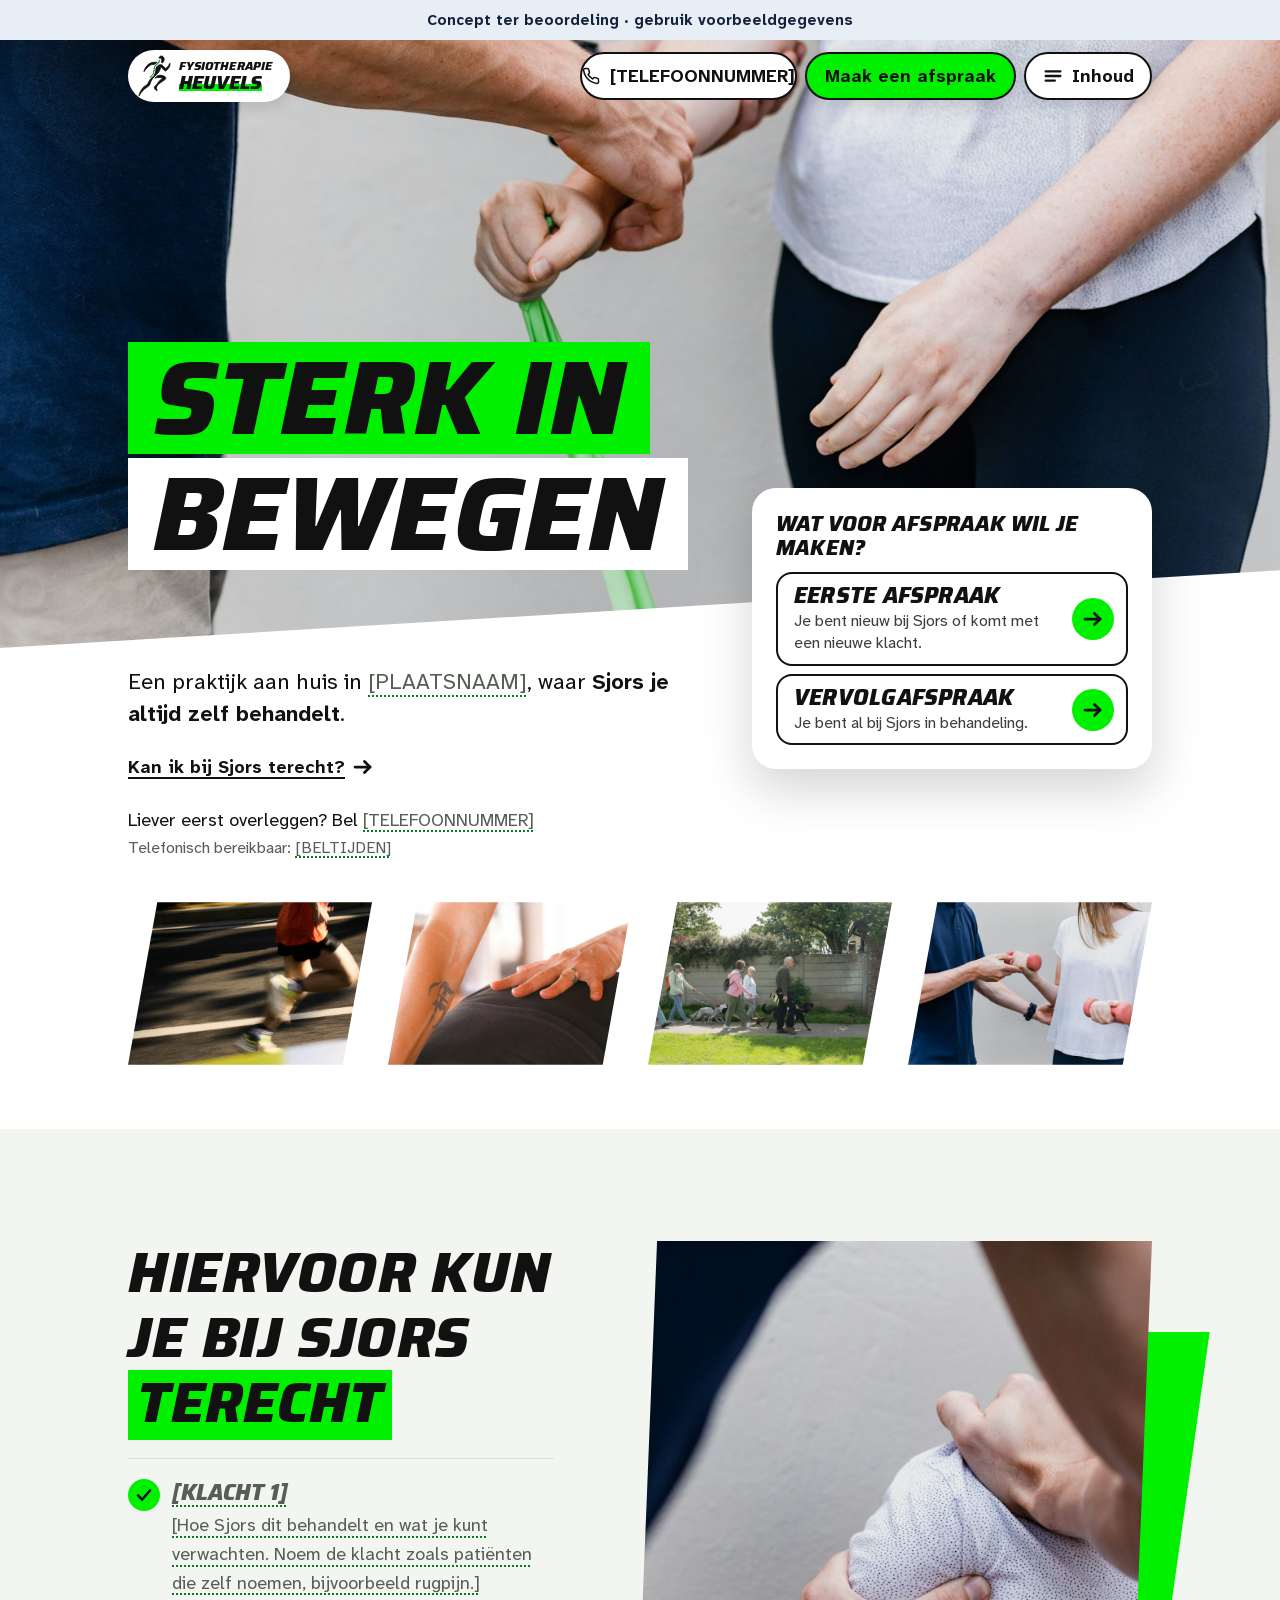
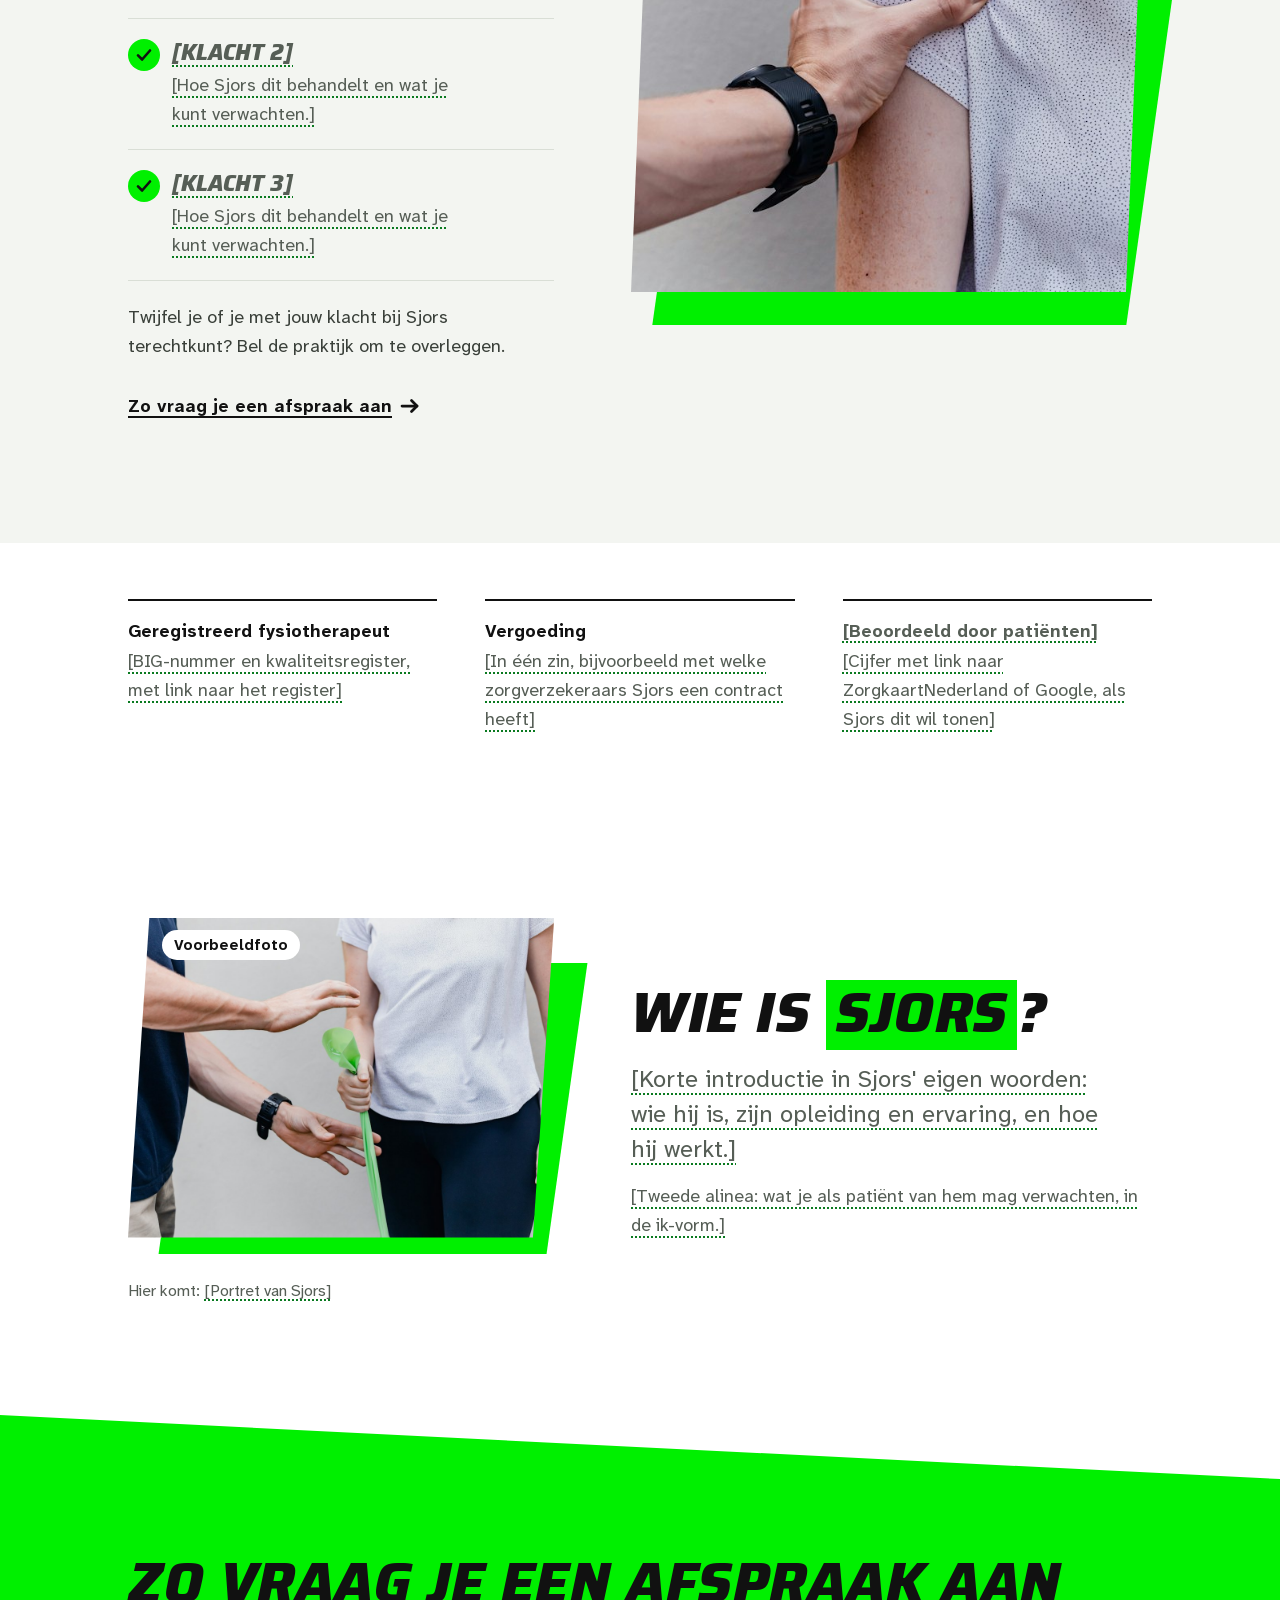
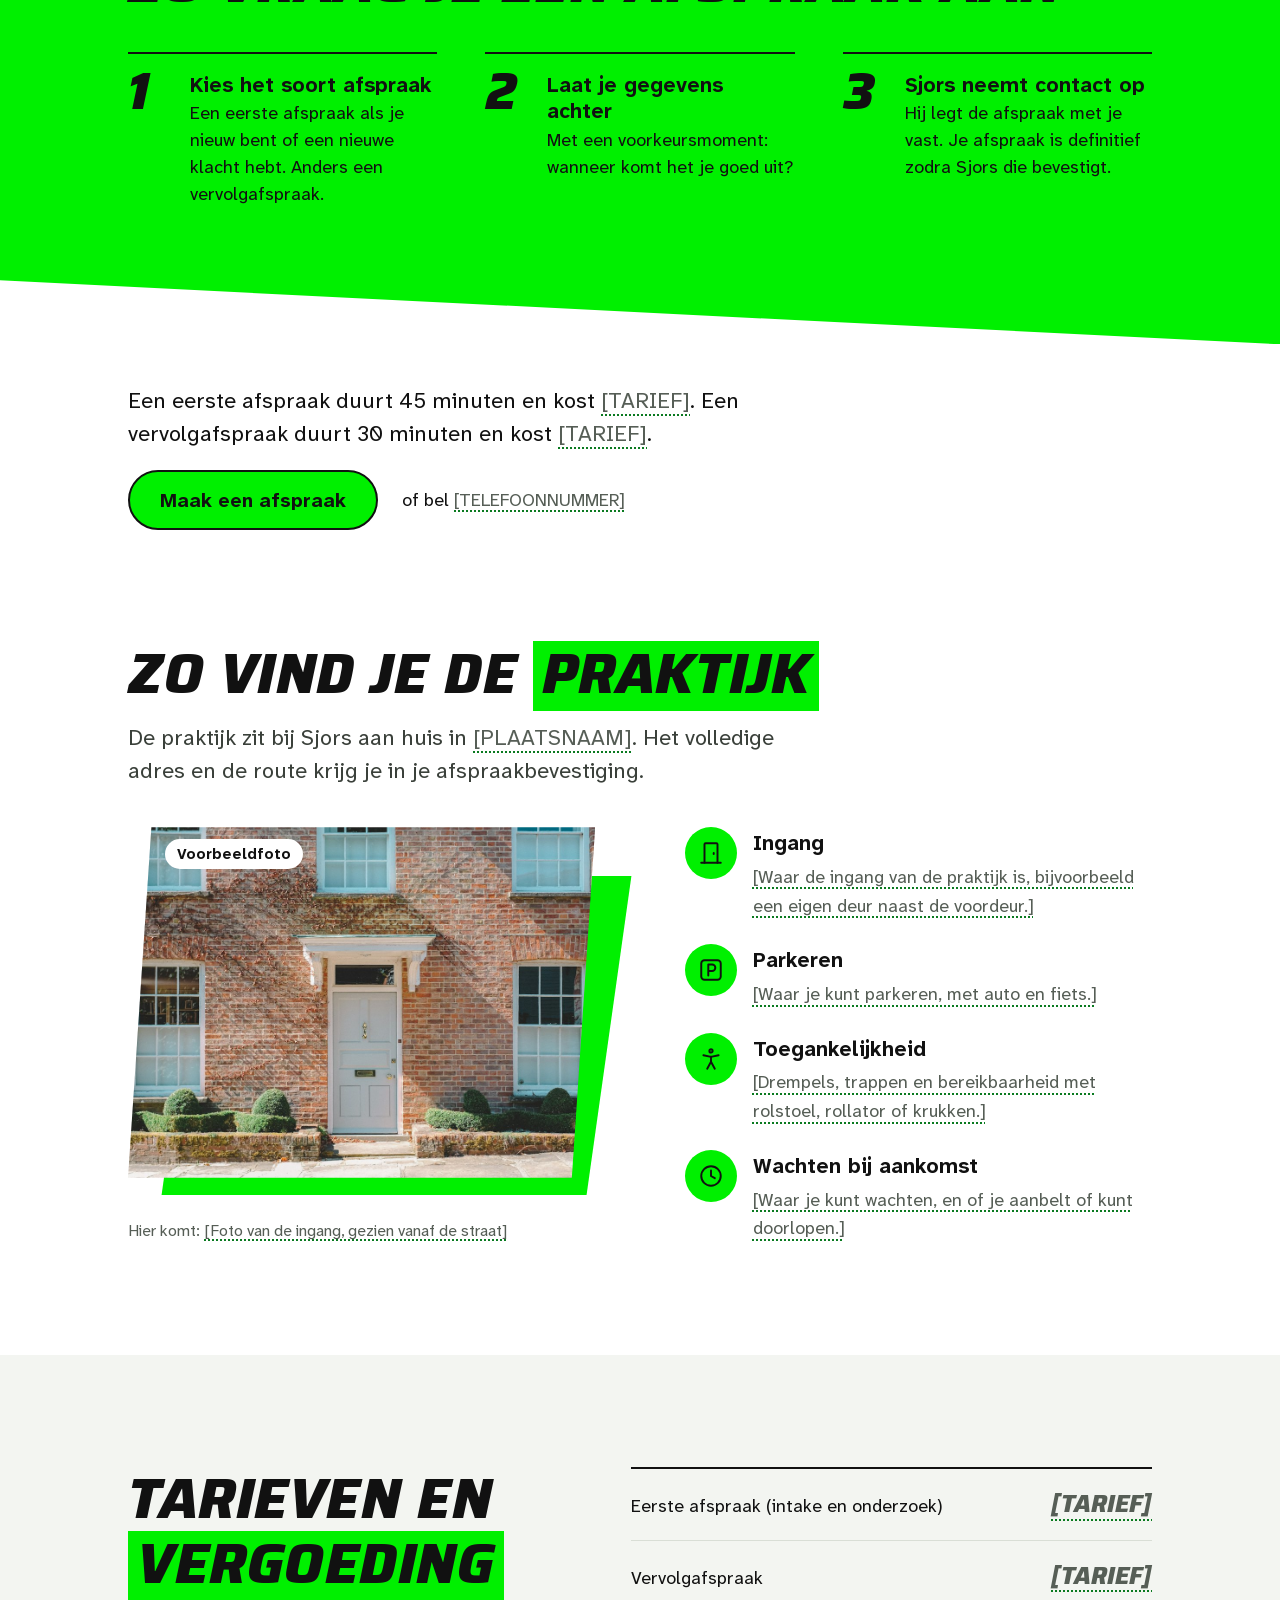
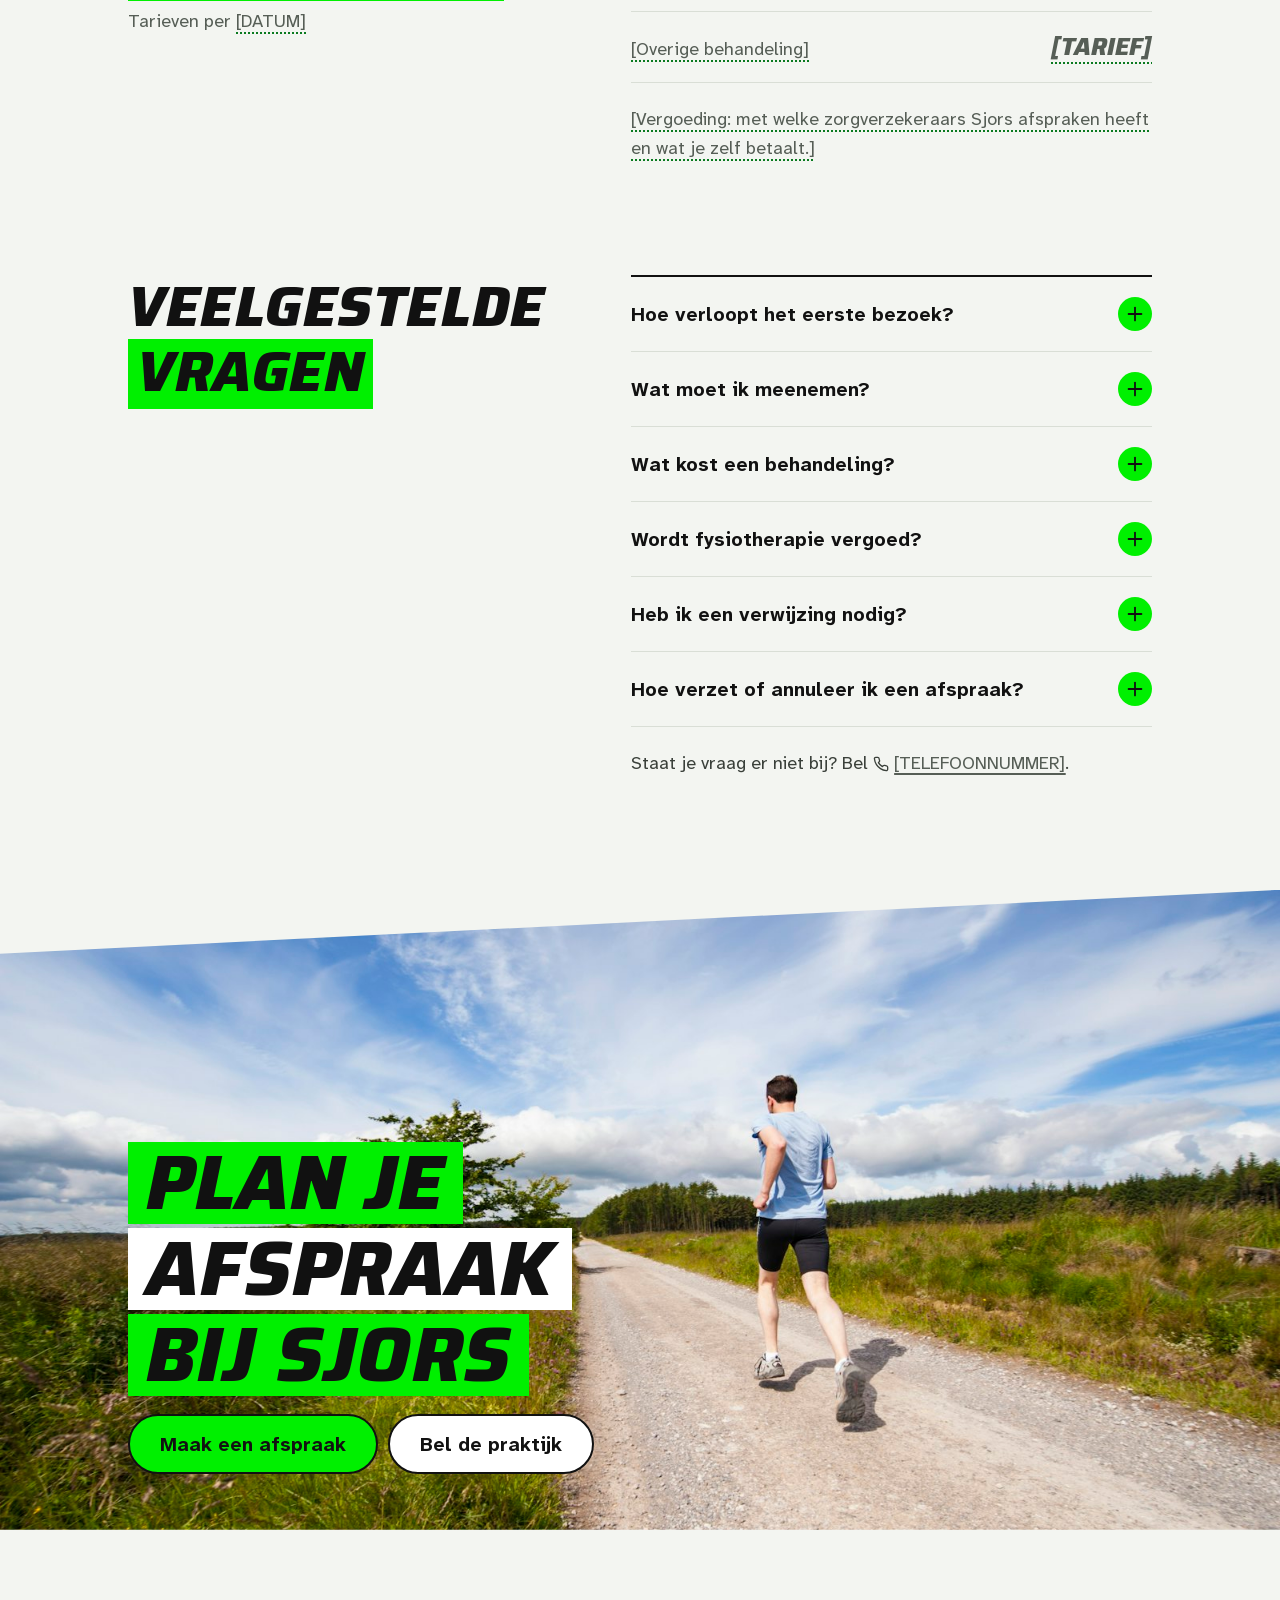
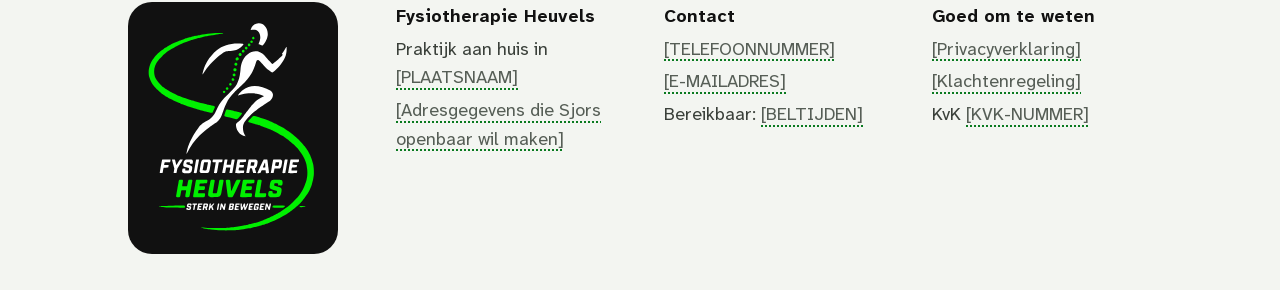
==== index.html @ bd5e39a3 "Publiceer klikbaar concept voor Fysiotherapie Heuvels" ====
<!doctype html>
<html lang="nl" class="saira_72ab08e9-module__WFB2hW__variable atkinson_hyperlegible_next_1604a164-module__YLbFdG__variable">
<head>
  <meta charset="utf-8">
  <meta name="viewport" content="width=device-width, initial-scale=1">
  <meta name="robots" content="noindex, nofollow">
  <meta http-equiv="Content-Security-Policy" content="default-src 'self'; style-src 'self' 'unsafe-inline'; form-action 'none'; base-uri 'none'">
  <title>Fysiotherapie Heuvels · Concept</title>
  <link rel="icon" href="./logo/beeldmerk-klein.svg" type="image/svg+xml">
  <link rel="stylesheet" href="./site.css">
  <script src="./demo.js" defer></script>
</head>
<body><div id="top"><header class="kop"><p class="demo-melding">Concept ter beoordeling · gebruik voorbeeldgegevens</p><div class="binnen"><a href="#top" class="logo" aria-label="Fysiotherapie Heuvels, naar boven"><img src="./logo/beeldmerk-klein.svg" alt="" width="33" height="42"><span class="merk">Fysiotherapie<b>Heuvels</b></span></a><div class="kop-acties"><span class="knop-lijn kop-bel"><svg fill="none" stroke="currentColor" stroke-linecap="round" stroke-linejoin="round" aria-hidden="true" width="18" height="18" viewBox="0 0 24 24" stroke-width="2"><path d="M22 16.92v3a2 2 0 0 1-2.18 2 19.8 19.8 0 0 1-8.63-3.07 19.5 19.5 0 0 1-6-6 19.8 19.8 0 0 1-3.07-8.67A2 2 0 0 1 4.11 2h3a2 2 0 0 1 2 1.72c.13.96.36 1.9.7 2.81a2 2 0 0 1-.45 2.11L8.09 9.91a16 16 0 0 0 6 6l1.27-1.27a2 2 0 0 1 2.11-.45c.91.34 1.85.57 2.81.7A2 2 0 0 1 22 16.92z"></path></svg><span class="tel-lang">[TELEFOONNUMMER]</span><span class="tel-kort">Bel</span></span><a class="knop breed" href="./afspraak.html">Maak een afspraak</a><details class="inhoud" aria-label="Op deze pagina"><summary><svg fill="none" stroke="currentColor" stroke-linecap="round" stroke-linejoin="round" aria-hidden="true" width="22" height="22" viewBox="0 0 24 24" stroke-width="2.5"><path d="M4 7 H20"></path><path d="M4 12 H20"></path><path d="M4 17 H14"></path></svg>Inhoud</summary><ul class="inhoud-lijst"><li><a href="#behandelingen"><span class="stip" aria-hidden="true"></span><span>Kan ik bij Sjors terecht?</span></a></li><li><a href="#over"><span class="stip" aria-hidden="true"></span><span>Wie is Sjors?</span></a></li><li><a href="#afspraak"><span class="stip" aria-hidden="true"></span><span>Zo vraag je een afspraak aan</span></a></li><li><a href="#praktijk"><span class="stip" aria-hidden="true"></span><span>Waar is de praktijk?</span></a></li><li><a href="#tarieven"><span class="stip" aria-hidden="true"></span><span>Wat kost het?</span></a></li><li><a href="#vragen"><span class="stip" aria-hidden="true"></span><span>Veelgestelde vragen</span></a></li></ul></details></div></div></header><main><section class="hero" aria-labelledby="kop-hero"><div class="hero-beeld"><img src="./fotos/elastiek.jpg" alt="" width="1600" height="1067" fetchpriority="high"><div class="binnen"><h1 id="kop-hero" class="labels"><span class="sr-only">Fysiotherapie Heuvels: </span><span class="l">Sterk in</span><span class="l w">bewegen</span></h1></div></div><div class="hero-onder"><div class="binnen"><p class="hero-inleiding">Een praktijk aan huis in <span class="invul">[PLAATSNAAM]</span>, waar <strong>Sjors je altijd zelf behandelt</strong>.</p><div class="hero-kaart"><p class="kies-vraag merk" id="kies-soort">Wat voor afspraak wil je maken?</p><ul class="kies" aria-labelledby="kies-soort"><li><a href="./afspraak.html?soort=eerste"><span><strong>Eerste afspraak</strong><span>Je bent nieuw bij Sjors of komt met een nieuwe klacht.</span></span><span class="pijl" aria-hidden="true"><svg fill="none" stroke="currentColor" stroke-linecap="round" stroke-linejoin="round" aria-hidden="true" width="24" height="24" viewBox="0 0 24 24" stroke-width="2.75"><path d="M4 12 H19"></path><path d="M13.5 6.5 L19 12 L13.5 17.5"></path></svg></span></a></li><li><a href="./afspraak.html?soort=vervolg"><span><strong>Vervolgafspraak</strong><span>Je bent al bij Sjors in behandeling.</span></span><span class="pijl" aria-hidden="true"><svg fill="none" stroke="currentColor" stroke-linecap="round" stroke-linejoin="round" aria-hidden="true" width="24" height="24" viewBox="0 0 24 24" stroke-width="2.75"><path d="M4 12 H19"></path><path d="M13.5 6.5 L19 12 L13.5 17.5"></path></svg></span></a></li></ul></div><a class="volgende hero-link" href="#behandelingen"><span class="tekst">Kan ik bij Sjors </span><span class="nowrap"><span class="tekst">terecht?</span>&nbsp;<svg fill="none" stroke="currentColor" stroke-linecap="round" stroke-linejoin="round" aria-hidden="true" width="24" height="24" viewBox="0 0 24 24" stroke-width="2.75"><path d="M4 12 H19"></path><path d="M13.5 6.5 L19 12 L13.5 17.5"></path></svg></span></a><div class="strook" aria-hidden="true"><img src="./fotos/sprint.jpg" alt="" width="1400" height="933" loading="lazy"><img src="./fotos/rug.jpg" alt="" width="1200" height="800" loading="lazy"><img src="./fotos/wandelen.jpg" alt="" width="1200" height="800" loading="lazy"><img src="./fotos/halters.jpg" alt="" width="1200" height="800" loading="lazy"></div><div class="hero-bel-blok"><p class="hero-bel">Liever eerst overleggen? <span class="">Bel <span class="invul">[TELEFOONNUMMER]</span></span></p><p class="hero-tijden">Telefonisch bereikbaar: <span class="invul">[BELTIJDEN]</span></p></div></div></div></section><section id="behandelingen" class="behandelingen sectie mist" aria-labelledby="kop-behandelingen"><div class="binnen twee-kolom"><div class="tekstkolom"><h2 id="kop-behandelingen" class="kop-sectie">Hiervoor kun je bij Sjors <em>terecht</em></h2><ul class="klachten"><li><span class="vink" aria-hidden="true"><svg fill="none" stroke="currentColor" stroke-linecap="round" stroke-linejoin="round" aria-hidden="true" width="18" height="18" viewBox="0 0 24 24" stroke-width="3.5"><path d="M4 12.5 L9.5 18 L20 6"></path></svg></span><h3><span class="invul">[Klacht 1]</span></h3><p><span class="invul">[Hoe Sjors dit behandelt en wat je kunt verwachten. Noem de klacht zoals patiënten die zelf noemen, bijvoorbeeld rugpijn.]</span></p></li><li><span class="vink" aria-hidden="true"><svg fill="none" stroke="currentColor" stroke-linecap="round" stroke-linejoin="round" aria-hidden="true" width="18" height="18" viewBox="0 0 24 24" stroke-width="3.5"><path d="M4 12.5 L9.5 18 L20 6"></path></svg></span><h3><span class="invul">[Klacht 2]</span></h3><p><span class="invul">[Hoe Sjors dit behandelt en wat je kunt verwachten.]</span></p></li><li><span class="vink" aria-hidden="true"><svg fill="none" stroke="currentColor" stroke-linecap="round" stroke-linejoin="round" aria-hidden="true" width="18" height="18" viewBox="0 0 24 24" stroke-width="3.5"><path d="M4 12.5 L9.5 18 L20 6"></path></svg></span><h3><span class="invul">[Klacht 3]</span></h3><p><span class="invul">[Hoe Sjors dit behandelt en wat je kunt verwachten.]</span></p></li></ul><p class="zacht">Twijfel je of je met jouw klacht bij Sjors terechtkunt? <span class="">Bel de praktijk</span> om te overleggen.</p><a class="volgende" href="#afspraak"><span class="tekst">Zo vraag je een afspraak </span><span class="nowrap"><span class="tekst">aan</span>&nbsp;<svg fill="none" stroke="currentColor" stroke-linecap="round" stroke-linejoin="round" aria-hidden="true" width="24" height="24" viewBox="0 0 24 24" stroke-width="2.75"><path d="M4 12 H19"></path><path d="M13.5 6.5 L19 12 L13.5 17.5"></path></svg></span></a></div><figure class="fotokader"><div class="beeld"><img src="./fotos/schouder.jpg" alt="Een behandelaar onderzoekt de schouder van een patiënt" width="1200" height="800" loading="lazy"></div></figure></div></section><section class="feiten" aria-label="In het kort"><dl class="binnen"><div><dt>Geregistreerd fysiotherapeut</dt><dd><span class="invul">[BIG-nummer en kwaliteitsregister, met link naar het register]</span></dd></div><div><dt>Vergoeding</dt><dd><span class="invul">[In één zin, bijvoorbeeld met welke zorgverzekeraars Sjors een contract heeft]</span></dd></div><div><dt><span class="invul">[Beoordeeld door patiënten]</span></dt><dd><span class="invul">[Cijfer met link naar ZorgkaartNederland of Google, als Sjors dit wil tonen]</span></dd></div></dl></section><section id="over" class="over sectie" aria-labelledby="kop-over"><div class="binnen twee-kolom"><figure class="fotokader"><div class="beeld"><img src="./fotos/elastiek-hand.jpg" alt="Voorbeeldfoto: een behandelaar begeleidt een oefening met een groen elastiek" width="1200" height="800" loading="lazy"><span class="voorbeeld">Voorbeeldfoto</span></div><figcaption>Hier komt: <span class="invul">[Portret van Sjors]</span></figcaption></figure><div class="over-tekst"><h2 id="kop-over" class="kop-sectie">Wie is <em>Sjors</em>?</h2><p class="over-intro"><span class="invul">[Korte introductie in Sjors' eigen woorden: wie hij is, zijn opleiding en ervaring, en hoe hij werkt.]</span></p><p class="zacht"><span class="invul">[Tweede alinea: wat je als patiënt van hem mag verwachten, in de ik-vorm.]</span></p></div></div></section><section id="afspraak" class="afspraak-sectie" aria-labelledby="kop-afspraak"><div class="afspraak-stappen groen"><div class="binnen"><h2 id="kop-afspraak" class="kop-sectie">Zo vraag je een afspraak aan</h2><ol class="stappen"><li><span class="cijfer" aria-hidden="true">1</span><h3>Kies het soort afspraak</h3><p>Een eerste afspraak als je nieuw bent of een nieuwe klacht hebt. Anders een vervolgafspraak.</p></li><li><span class="cijfer" aria-hidden="true">2</span><h3>Laat je gegevens achter</h3><p>Met een voorkeursmoment: wanneer komt het je goed uit?</p></li><li><span class="cijfer" aria-hidden="true">3</span><h3>Sjors neemt contact op</h3><p>Hij legt de afspraak met je vast. Je afspraak is definitief zodra Sjors die bevestigt.</p></li></ol></div></div><div class="binnen band-onder"><p>Een eerste afspraak duurt <!-- -->45<!-- --> minuten en kost <span class="invul">[TARIEF]</span>. Een vervolgafspraak duurt <!-- -->30<!-- --> minuten en kost <span class="invul">[TARIEF]</span>.</p><div class="band-actie"><a class="knop knop-groot" href="./afspraak.html">Maak een afspraak</a><p>of bel <span class=""><span class="invul">[TELEFOONNUMMER]</span></span></p></div></div></section><section id="praktijk" class="praktijk sectie" aria-labelledby="kop-praktijk"><div class="binnen"><div class="praktijk-kop"><h2 id="kop-praktijk" class="kop-sectie">Zo vind je de <em>praktijk</em></h2><p class="zacht">De praktijk zit bij Sjors aan huis in <span class="invul">[PLAATSNAAM]</span>. Het volledige adres en de route krijg je in je afspraakbevestiging.</p></div><div class="praktijk-inhoud"><figure class="fotokader"><div class="beeld"><img src="./fotos/ingang.jpg" alt="Voorbeeldfoto: de voordeur van een bakstenen huis" width="1200" height="809" loading="lazy"><span class="voorbeeld">Voorbeeldfoto</span></div><figcaption>Hier komt: <span class="invul">[Foto van de ingang, gezien vanaf de straat]</span></figcaption></figure><dl class="punten"><div><span class="icoon" aria-hidden="true"><svg fill="none" stroke="currentColor" stroke-linecap="round" stroke-linejoin="round" aria-hidden="true" width="26" height="26" viewBox="0 0 24 24" stroke-width="1.8"><path d="M6 21V4a1 1 0 0 1 1-1h10a1 1 0 0 1 1 1v17"></path><line x1="3" y1="21" x2="21" y2="21"></line><line x1="14.5" y1="12" x2="14.5" y2="13"></line></svg></span><div><dt>Ingang</dt><dd><span class="invul">[Waar de ingang van de praktijk is, bijvoorbeeld een eigen deur naast de voordeur.]</span></dd></div></div><div><span class="icoon" aria-hidden="true"><svg fill="none" stroke="currentColor" stroke-linecap="round" stroke-linejoin="round" aria-hidden="true" width="26" height="26" viewBox="0 0 24 24" stroke-width="1.8"><rect x="3" y="3" width="18" height="18" rx="3"></rect><path d="M9.5 17V7h3.5a3 3 0 0 1 0 6H9.5"></path></svg></span><div><dt>Parkeren</dt><dd><span class="invul">[Waar je kunt parkeren, met auto en fiets.]</span></dd></div></div><div><span class="icoon" aria-hidden="true"><svg fill="none" stroke="currentColor" stroke-linecap="round" stroke-linejoin="round" aria-hidden="true" width="26" height="26" viewBox="0 0 24 24" stroke-width="1.8"><circle cx="12" cy="4.5" r="1.5"></circle><path d="M5 8.5l7 1.5 7-1.5"></path><path d="M12 10v4.5"></path><path d="M8.5 21l3.5-6.5 3.5 6.5"></path></svg></span><div><dt>Toegankelijkheid</dt><dd><span class="invul">[Drempels, trappen en bereikbaarheid met rolstoel, rollator of krukken.]</span></dd></div></div><div><span class="icoon" aria-hidden="true"><svg fill="none" stroke="currentColor" stroke-linecap="round" stroke-linejoin="round" aria-hidden="true" width="26" height="26" viewBox="0 0 24 24" stroke-width="1.8"><circle cx="12" cy="12" r="9"></circle><polyline points="12 7 12 12 15.5 14"></polyline></svg></span><div><dt>Wachten bij aankomst</dt><dd><span class="invul">[Waar je kunt wachten, en of je aanbelt of kunt doorlopen.]</span></dd></div></div></dl></div></div></section><div class="mist"><section id="tarieven" class="tarieven sectie" aria-labelledby="kop-tarieven"><div class="binnen twee-kolom"><div><h2 id="kop-tarieven" class="kop-sectie">Tarieven en <em>vergoeding</em></h2><p class="gedempt">Tarieven per <span class="invul">[DATUM]</span></p></div><div><dl class="tarieflijst"><div><dt>Eerste afspraak (intake en onderzoek)</dt><dd><span class="invul">[TARIEF]</span></dd></div><div><dt>Vervolgafspraak</dt><dd><span class="invul">[TARIEF]</span></dd></div><div><dt><span class="invul">[Overige behandeling]</span></dt><dd><span class="invul">[TARIEF]</span></dd></div></dl><p class="zacht"><span class="invul">[Vergoeding: met welke zorgverzekeraars Sjors afspraken heeft en wat je zelf betaalt.]</span></p></div></div></section><section id="vragen" class="vragen sectie" aria-labelledby="kop-vragen"><div class="binnen twee-kolom"><h2 id="kop-vragen" class="kop-sectie">Veel­gestelde <em>vragen</em></h2><div><div class="vragenlijst"><details><summary><span>Hoe verloopt het eerste bezoek?</span><svg fill="none" stroke="currentColor" stroke-linecap="round" stroke-linejoin="round" aria-hidden="true" width="22" height="22" viewBox="0 0 24 24" stroke-width="2"><line x1="5" y1="12" x2="19" y2="12"></line><line class="plus-v" x1="12" y1="5" x2="12" y2="19"></line></svg></summary><p><span class="invul">[Wat er gebeurt tijdens de eerste afspraak en hoe lang die duurt.]</span> De intakevragen vul je vooraf in via de beveiligde zorgomgeving van de praktijk. Daarvoor krijg je een aparte uitnodiging.</p></details><details><summary><span>Wat moet ik meenemen?</span><svg fill="none" stroke="currentColor" stroke-linecap="round" stroke-linejoin="round" aria-hidden="true" width="22" height="22" viewBox="0 0 24 24" stroke-width="2"><line x1="5" y1="12" x2="19" y2="12"></line><line class="plus-v" x1="12" y1="5" x2="12" y2="19"></line></svg></summary><p><span class="invul">[Wat je meeneemt, bijvoorbeeld een identiteitsbewijs, een eventuele verwijsbrief en kleding waarin je makkelijk beweegt.]</span></p></details><details><summary><span>Wat kost een behandeling?</span><svg fill="none" stroke="currentColor" stroke-linecap="round" stroke-linejoin="round" aria-hidden="true" width="22" height="22" viewBox="0 0 24 24" stroke-width="2"><line x1="5" y1="12" x2="19" y2="12"></line><line class="plus-v" x1="12" y1="5" x2="12" y2="19"></line></svg></summary><p>De actuele prijzen staan bij <a href="#tarieven">Tarieven en vergoeding</a>. <span class="invul">[Eventuele toelichting, bijvoorbeeld hoe je betaalt.]</span></p></details><details><summary><span>Wordt fysiotherapie vergoed?</span><svg fill="none" stroke="currentColor" stroke-linecap="round" stroke-linejoin="round" aria-hidden="true" width="22" height="22" viewBox="0 0 24 24" stroke-width="2"><line x1="5" y1="12" x2="19" y2="12"></line><line class="plus-v" x1="12" y1="5" x2="12" y2="19"></line></svg></summary><p><span class="invul">[Hoe vergoeding bij deze praktijk werkt en waar je je eigen polis kunt nakijken.]</span></p></details><details><summary><span>Heb ik een verwijzing nodig?</span><svg fill="none" stroke="currentColor" stroke-linecap="round" stroke-linejoin="round" aria-hidden="true" width="22" height="22" viewBox="0 0 24 24" stroke-width="2"><line x1="5" y1="12" x2="19" y2="12"></line><line class="plus-v" x1="12" y1="5" x2="12" y2="19"></line></svg></summary><p><span class="invul">[Of je zonder verwijzing van de huisarts terechtkunt, en wanneer een verwijzing wel nodig is.]</span></p></details><details><summary><span>Hoe verzet of annuleer ik een afspraak?</span><svg fill="none" stroke="currentColor" stroke-linecap="round" stroke-linejoin="round" aria-hidden="true" width="22" height="22" viewBox="0 0 24 24" stroke-width="2"><line x1="5" y1="12" x2="19" y2="12"></line><line class="plus-v" x1="12" y1="5" x2="12" y2="19"></line></svg></summary><p>Via de link in je bevestigingsmail kun je zelf verzetten of annuleren, tot <span class="invul">[TERMIJN]</span> voor de afspraak. Daarna bel je de praktijk. <!-- --><span class="invul">[Wat er gebeurt als je te laat annuleert.]</span></p></details></div><p class="zacht">Staat je vraag er niet bij? Bel<!-- --> <span class="met-icoon"><svg fill="none" stroke="currentColor" stroke-linecap="round" stroke-linejoin="round" aria-hidden="true" width="16" height="16" viewBox="0 0 24 24" stroke-width="2"><path d="M22 16.92v3a2 2 0 0 1-2.18 2 19.8 19.8 0 0 1-8.63-3.07 19.5 19.5 0 0 1-6-6 19.8 19.8 0 0 1-3.07-8.67A2 2 0 0 1 4.11 2h3a2 2 0 0 1 2 1.72c.13.96.36 1.9.7 2.81a2 2 0 0 1-.45 2.11L8.09 9.91a16 16 0 0 0 6 6l1.27-1.27a2 2 0 0 1 2.11-.45c.91.34 1.85.57 2.81.7A2 2 0 0 1 22 16.92z"></path></svg><span><span class="invul">[TELEFOONNUMMER]</span></span></span>.</p></div></div></section></div></main><footer class="footer"><div class="slot"><img src="./fotos/renner.jpg" alt="" width="1600" height="1065" loading="lazy"><div class="binnen"><p class="labels"><span class="l">Plan je</span><span class="l w">afspraak</span><span class="l">bij Sjors</span></p><div class="footer-knoppen"><a class="knop knop-groot" href="./afspraak.html">Maak een afspraak</a><span class="knop-lijn knop-groot">Bel de praktijk</span></div></div></div><div class="footer-gegevens mist"><div class="binnen"><div class="tegel"><img src="./logo/logo.svg" alt="Fysiotherapie Heuvels, sterk in bewegen" width="174" height="216" loading="lazy"></div><div class="kolom"><p>Fysiotherapie Heuvels</p><p>Praktijk aan huis in <span class="invul">[PLAATSNAAM]</span></p><p><span class="invul">[Adresgegevens die Sjors openbaar wil maken]</span></p></div><div class="kolom"><p>Contact</p><span class=""><span class="invul">[TELEFOONNUMMER]</span></span><span class=""><span class="invul">[E-MAILADRES]</span></span><p>Bereikbaar: <span class="invul">[BELTIJDEN]</span></p></div><div class="kolom"><p>Goed om te weten</p><span class=""><span class="invul">[Privacyverklaring]</span></span><span class=""><span class="invul">[Klachtenregeling]</span></span><p>KvK <span class="invul">[KVK-NUMMER]</span></p></div></div></div></footer><div class="onderbalk"><a class="knop" href="./afspraak.html">Maak een afspraak</a><span class="knop-lijn"><svg fill="none" stroke="currentColor" stroke-linecap="round" stroke-linejoin="round" aria-hidden="true" width="18" height="18" viewBox="0 0 24 24" stroke-width="2"><path d="M22 16.92v3a2 2 0 0 1-2.18 2 19.8 19.8 0 0 1-8.63-3.07 19.5 19.5 0 0 1-6-6 19.8 19.8 0 0 1-3.07-8.67A2 2 0 0 1 4.11 2h3a2 2 0 0 1 2 1.72c.13.96.36 1.9.7 2.81a2 2 0 0 1-.45 2.11L8.09 9.91a16 16 0 0 0 6 6l1.27-1.27a2 2 0 0 1 2.11-.45c.91.34 1.85.57 2.81.7A2 2 0 0 1 22 16.92z"></path></svg><span>Bel</span></span></div></div></body>
</html>
---- site.css ----
/* [next]/internal/font/google/saira_72ab08e9.module.css [app-client] (css) */
@font-face {
  font-family: Saira;
  font-style: italic;
  font-weight: 100 900;
  font-stretch: 50% 125%;
  font-display: swap;
  src: url("./fonts/8da85b007a7ad14e-s.3eg3io6q57e77.woff2") format("woff2");
  unicode-range: U+102-103, U+110-111, U+128-129, U+168-169, U+1A0-1A1, U+1AF-1B0, U+300-301, U+303-304, U+308-309, U+323, U+329, U+1EA0-1EF9, U+20AB;
}

@font-face {
  font-family: Saira;
  font-style: italic;
  font-weight: 100 900;
  font-stretch: 50% 125%;
  font-display: swap;
  src: url("./fonts/2b08eeea386983a7-s.1n5xgp9p42yy2.woff2") format("woff2");
  unicode-range: U+100-2BA, U+2BD-2C5, U+2C7-2CC, U+2CE-2D7, U+2DD-2FF, U+304, U+308, U+329, U+1D00-1DBF, U+1E00-1E9F, U+1EF2-1EFF, U+2020, U+20A0-20AB, U+20AD-20C4, U+2113, U+2C60-2C7F, U+A720-A7FF;
}

@font-face {
  font-family: Saira;
  font-style: italic;
  font-weight: 100 900;
  font-stretch: 50% 125%;
  font-display: swap;
  src: url("./fonts/f129287590aaa26a-s.p.03_gcj76nm080.woff2") format("woff2");
  unicode-range: U+??, U+131, U+152-153, U+2BB-2BC, U+2C6, U+2DA, U+2DC, U+304, U+308, U+329, U+2000-206F, U+20AC, U+2122, U+2191, U+2193, U+2212, U+2215, U+FEFF, U+FFFD;
}

@font-face {
  font-family: Saira;
  font-style: normal;
  font-weight: 100 900;
  font-stretch: 50% 125%;
  font-display: swap;
  src: url("./fonts/29eeaa724a20cf76-s.438ulibdsenwx.woff2") format("woff2");
  unicode-range: U+102-103, U+110-111, U+128-129, U+168-169, U+1A0-1A1, U+1AF-1B0, U+300-301, U+303-304, U+308-309, U+323, U+329, U+1EA0-1EF9, U+20AB;
}

@font-face {
  font-family: Saira;
  font-style: normal;
  font-weight: 100 900;
  font-stretch: 50% 125%;
  font-display: swap;
  src: url("./fonts/78935c3091cc5414-s.0ndju8qbt6o_0.woff2") format("woff2");
  unicode-range: U+100-2BA, U+2BD-2C5, U+2C7-2CC, U+2CE-2D7, U+2DD-2FF, U+304, U+308, U+329, U+1D00-1DBF, U+1E00-1E9F, U+1EF2-1EFF, U+2020, U+20A0-20AB, U+20AD-20C4, U+2113, U+2C60-2C7F, U+A720-A7FF;
}

@font-face {
  font-family: Saira;
  font-style: normal;
  font-weight: 100 900;
  font-stretch: 50% 125%;
  font-display: swap;
  src: url("./fonts/964e77e169d0421f-s.p.2kq9x7m5memd4.woff2") format("woff2");
  unicode-range: U+??, U+131, U+152-153, U+2BB-2BC, U+2C6, U+2DA, U+2DC, U+304, U+308, U+329, U+2000-206F, U+20AC, U+2122, U+2191, U+2193, U+2212, U+2215, U+FEFF, U+FFFD;
}

@font-face {
  font-family: Saira Fallback;
  src: local(Arial);
  ascent-override: 109.52%;
  descent-override: 42.36%;
  line-gap-override: 0.0%;
  size-adjust: 103.63%;
}

.saira_72ab08e9-module__WFB2hW__className {
  font-family: Saira, Saira Fallback;
}

.saira_72ab08e9-module__WFB2hW__variable {
  --font-saira: "Saira", "Saira Fallback";
}

/* [next]/internal/font/google/atkinson_hyperlegible_next_1604a164.module.css [app-client] (css) */
@font-face {
  font-family: Atkinson Hyperlegible Next;
  font-style: normal;
  font-weight: 400;
  font-display: swap;
  src: url("./fonts/7e75aa585bf80471.p.0uclrktt8h78d.woff2") format("woff2");
  unicode-range: U+100-2BA, U+2BD-2C5, U+2C7-2CC, U+2CE-2D7, U+2DD-2FF, U+304, U+308, U+329, U+1D00-1DBF, U+1E00-1E9F, U+1EF2-1EFF, U+2020, U+20A0-20AB, U+20AD-20C4, U+2113, U+2C60-2C7F, U+A720-A7FF;
}

@font-face {
  font-family: Atkinson Hyperlegible Next;
  font-style: normal;
  font-weight: 400;
  font-display: swap;
  src: url("./fonts/10b40a20e4e62717.p.2dv7oiayrgfo5.woff2") format("woff2");
  unicode-range: U+??, U+131, U+152-153, U+2BB-2BC, U+2C6, U+2DA, U+2DC, U+304, U+308, U+329, U+2000-206F, U+20AC, U+2122, U+2191, U+2193, U+2212, U+2215, U+FEFF, U+FFFD;
}

@font-face {
  font-family: Atkinson Hyperlegible Next;
  font-style: normal;
  font-weight: 600;
  font-display: swap;
  src: url("./fonts/7e75aa585bf80471.p.0uclrktt8h78d.woff2") format("woff2");
  unicode-range: U+100-2BA, U+2BD-2C5, U+2C7-2CC, U+2CE-2D7, U+2DD-2FF, U+304, U+308, U+329, U+1D00-1DBF, U+1E00-1E9F, U+1EF2-1EFF, U+2020, U+20A0-20AB, U+20AD-20C4, U+2113, U+2C60-2C7F, U+A720-A7FF;
}

@font-face {
  font-family: Atkinson Hyperlegible Next;
  font-style: normal;
  font-weight: 600;
  font-display: swap;
  src: url("./fonts/10b40a20e4e62717.p.2dv7oiayrgfo5.woff2") format("woff2");
  unicode-range: U+??, U+131, U+152-153, U+2BB-2BC, U+2C6, U+2DA, U+2DC, U+304, U+308, U+329, U+2000-206F, U+20AC, U+2122, U+2191, U+2193, U+2212, U+2215, U+FEFF, U+FFFD;
}

@font-face {
  font-family: Atkinson Hyperlegible Next;
  font-style: normal;
  font-weight: 700;
  font-display: swap;
  src: url("./fonts/7e75aa585bf80471.p.0uclrktt8h78d.woff2") format("woff2");
  unicode-range: U+100-2BA, U+2BD-2C5, U+2C7-2CC, U+2CE-2D7, U+2DD-2FF, U+304, U+308, U+329, U+1D00-1DBF, U+1E00-1E9F, U+1EF2-1EFF, U+2020, U+20A0-20AB, U+20AD-20C4, U+2113, U+2C60-2C7F, U+A720-A7FF;
}

@font-face {
  font-family: Atkinson Hyperlegible Next;
  font-style: normal;
  font-weight: 700;
  font-display: swap;
  src: url("./fonts/10b40a20e4e62717.p.2dv7oiayrgfo5.woff2") format("woff2");
  unicode-range: U+??, U+131, U+152-153, U+2BB-2BC, U+2C6, U+2DA, U+2DC, U+304, U+308, U+329, U+2000-206F, U+20AC, U+2122, U+2191, U+2193, U+2212, U+2215, U+FEFF, U+FFFD;
}

.atkinson_hyperlegible_next_1604a164-module__YLbFdG__className {
  font-family: Atkinson Hyperlegible Next;
  font-style: normal;
}

.atkinson_hyperlegible_next_1604a164-module__YLbFdG__variable {
  --font-atkinson: "Atkinson Hyperlegible Next";
}

/* [project]/design/tokens.css [app-client] (css) */
:root {
  --wit: #fff;
  --ochtendblauw: #e8eef6;
  --inkt: #14213d;
  --tekst-zacht: #2b3850;
  --tekst-gedempt: #46526a;
  --delfts-blauw: #1d3272;
  --goudsbloem: #f5b82e;
  --fout: #a12b1e;
  --fout-vlak: #fdf1ef;
  --lijn: #c5cfdd;
  --lijn-op-blauw: #aebbcd;
  --lijn-kaart: #d5dae1;
  --rand-veld: #6b778c;
  --rand-vol: #b4c0d2;
  --op-donker-zacht: #d5dce8;
  --lijn-op-donker: #6e82bf;
  --lijn-footer: #4a60a3;
  --boog-streep: #9aa9c0;
  --boog-streep-groot: #46526a;
  --boog-streep-op-donker: #8fa3da;
  --letter-kop: "Young Serif", Georgia, serif;
  --letter-tekst: "Atkinson Hyperlegible Next", "Segoe UI", system-ui, sans-serif;
  --kop-hero: clamp(42px, 5.3vw, 68px);
  --kop-sectie: clamp(32px, 3.8vw, 48px);
  --kop-afspraak: clamp(34px, 5vw, 48px);
  --kop-footer: clamp(34px, 4.2vw, 52px);
  --kop-klacht: 26px;
  --kop-klein: 22px;
  --cijfer-stap: 64px;
  --inleiding: clamp(19px, 1.8vw, 22px);
  --tekst: 18px;
  --tekst-klein: 16px;
  --tekst-mail: 17px;
  --radius-actie: 999px;
  --radius-keuze: 10px;
  --radius-vlak: 12px;
  --radius-kaart: 14px;
  --radius-groot: 20px;
  --radius-boog: 999px 999px 0 0;
  --radius-portret: 999px 999px 16px 16px;
  --breedte-pagina: 1120px;
  --breedte-afspraak: 720px;
  --breedte-beheer: 880px;
  --marge-zij: clamp(20px, 5vw, 48px);
  --ruimte-sectie: clamp(64px, 9vw, 128px);
  --hoogte-knop-groot: 60px;
  --hoogte-knop: 56px;
  --hoogte-knop-kop: 48px;
  --hoogte-veld: 54px;
  --tikdoel-min: 44px;
  --rand-knop: 1.5px;
  --boog-curve: cubic-bezier(.25, .7, .2, 1);
  --boog-hero-duur: 1.8s;
  --boog-hero-vertraging: .35s;
  --boog-klaar-duur: 1.2s;
  --boog-klaar-vertraging: .15s;
  --focus: 3px solid var(--inkt);
  --focus-afstand: 3px;
}

/* [project]/app/globals.css [app-client] (css) */
html:root {
  --wit: #fff;
  --mist: #f3f5f1;
  --zwart: #111;
  --groen: #00f000;
  --groen-hover: #5cff5c;
  --groen-zacht: #e6fce6;
  --groen-donker: #0a7a20;
  --zwart-hover: #2a2e2a;
  --tekst-2: #3a403a;
  --tekst-3: #565e56;
  --lijn-licht: #d9ded6;
  --schaduw: 0 4px 16px #11111124;
  --letter-kop: var(--font-saira), "Arial Narrow", sans-serif;
  --letter-tekst: var(--font-atkinson), "Segoe UI", system-ui, sans-serif;
  --ochtendblauw: var(--mist);
  --inkt: var(--zwart);
  --tekst-zacht: var(--tekst-2);
  --tekst-gedempt: var(--tekst-3);
  --delfts-blauw: var(--zwart);
  --goudsbloem: var(--groen);
  --lijn: var(--lijn-licht);
  --lijn-op-blauw: var(--lijn-licht);
  --lijn-kaart: var(--lijn-licht);
  --rand-veld: #5e665e;
  --focus: 3px solid var(--zwart);
  --kop-groot: clamp(32px, 7.6vw, 56px);
  --ruimte: clamp(56px, 9vw, 112px);
  --snede: clamp(24px, 5vw, 72px);
  --kop-h: 72px;
  scroll-padding-top: 92px;
}

body {
  background: var(--wit);
  color: var(--zwart);
  font-family: var(--letter-tekst);
  font-size: var(--tekst);
  -webkit-font-smoothing: antialiased;
  margin: 0;
  line-height: 1.6;
}

::selection {
  background: var(--groen);
  color: var(--zwart);
}

input, textarea {
  caret-color: var(--groen-donker);
}

a {
  color: var(--zwart);
  text-underline-offset: .2em;
  text-decoration-thickness: 1.5px;
}

a:hover {
  text-decoration-thickness: 2.5px;
}

:focus-visible {
  outline: var(--focus);
  outline-offset: var(--focus-afstand);
  border-radius: 6px;
}

.binnen {
  max-width: var(--breedte-pagina);
  padding: 0 var(--marge-zij);
  box-sizing: border-box;
  margin: 0 auto;
}

.zacht {
  color: var(--tekst-2);
}

.gedempt {
  color: var(--tekst-3);
}

.mist {
  background: var(--mist);
}

.groen {
  background: var(--groen);
  color: var(--zwart);
}

.nowrap {
  white-space: nowrap;
}

.sr-only {
  clip: rect(0 0 0 0);
  white-space: nowrap;
  border: 0;
  width: 1px;
  height: 1px;
  margin: -1px;
  padding: 0;
  position: absolute;
  overflow: hidden;
}

.merk, .kop-sectie, .labels, .serif, .afspraak h1, .beheer h1 {
  font-family: var(--letter-kop);
  text-transform: uppercase;
  letter-spacing: .01em;
  font-style: italic;
  font-weight: 800;
}

.kop-sectie {
  font-size: var(--kop-groot);
  text-wrap: balance;
  -webkit-hyphens: manual;
  hyphens: manual;
  margin: 0;
  line-height: 1.16;
}

.kop-sectie em {
  font-style: inherit;
  background: linear-gradient(transparent 14%, var(--groen) 14%, var(--groen) 92%, transparent 92%);
  -webkit-box-decoration-break: clone;
  box-decoration-break: clone;
  padding: 0 .16em;
}

.labels {
  flex-direction: column;
  align-items: flex-start;
  gap: 4px;
  margin: 0;
  line-height: 1.08;
  display: flex;
}

.labels .l {
  background: var(--groen);
  color: var(--zwart);
  padding: 0 .24em;
  display: block;
}

.labels .l.w {
  background: var(--wit);
}

.invul {
  color: var(--tekst-3);
  -webkit-text-decoration: underline dotted 2px var(--groen-donker);
  text-decoration: underline dotted 2px var(--groen-donker);
  text-underline-offset: .28em;
}

.groen .invul {
  color: inherit;
  -webkit-text-decoration-color: var(--zwart);
  text-decoration-color: var(--zwart);
}

.knop, .knop-lijn {
  box-sizing: border-box;
  border: 2px solid var(--zwart);
  border-radius: var(--radius-actie);
  min-height: 48px;
  color: var(--zwart);
  white-space: nowrap;
  justify-content: center;
  align-items: center;
  gap: 10px;
  font-weight: 700;
  text-decoration: none;
  transition: background-color .15s ease-out;
  display: inline-flex;
}

.knop {
  background: var(--groen);
}

.knop:hover {
  background: var(--groen-hover);
}

.knop-lijn {
  background: var(--wit);
}

.knop-lijn:hover {
  background: var(--mist);
}

.knop-groot {
  min-height: var(--hoogte-knop-groot);
  padding: 0 30px;
  font-size: 20px;
}

.melding {
  background: var(--groen);
  color: var(--zwart);
  font-size: var(--tekst-klein);
  font-weight: 700;
}

.melding p {
  margin: 0;
  padding: 10px 0;
}

.melding .invul {
  color: inherit;
  -webkit-text-decoration-color: var(--zwart);
  text-decoration-color: var(--zwart);
}

.logo {
  box-sizing: border-box;
  background: var(--wit);
  min-height: 52px;
  box-shadow: var(--schaduw);
  color: var(--zwart);
  border-radius: 999px;
  align-items: center;
  gap: 8px;
  padding: 4px 18px 4px 10px;
  text-decoration: none;
  display: flex;
}

.logo img {
  width: auto;
  height: 42px;
  display: block;
}

.logo .merk {
  flex-direction: column;
  align-items: flex-start;
  font-size: 12px;
  line-height: 1;
  display: flex;
}

.logo .merk b {
  background: linear-gradient(transparent 60%, var(--groen) 60%, var(--groen) 94%, transparent 94%);
  margin-top: 1px;
  font-size: 19px;
  font-weight: 800;
}

.kop {
  z-index: 20;
  height: var(--kop-h);
  margin-bottom: calc(-1 * var(--kop-h));
  pointer-events: none;
  position: sticky;
  top: 0;
}

.kop .binnen {
  justify-content: space-between;
  align-items: center;
  gap: 12px;
  height: 100%;
  display: flex;
}

.kop .binnen > * {
  pointer-events: auto;
}

.kop-acties {
  align-items: center;
  gap: 8px;
  display: flex;
}

.kop-acties > a {
  box-shadow: var(--schaduw);
  padding: 0 18px;
}

.tel-kort {
  display: none;
}

.inhoud {
  position: relative;
}

.inhoud summary {
  box-sizing: border-box;
  background: var(--wit);
  border: 2px solid var(--zwart);
  min-height: 48px;
  box-shadow: var(--schaduw);
  cursor: pointer;
  border-radius: 999px;
  align-items: center;
  gap: 8px;
  padding: 0 16px;
  font-weight: 700;
  list-style: none;
  display: inline-flex;
}

.inhoud summary::-webkit-details-marker {
  display: none;
}

.inhoud[open] summary {
  background: var(--groen);
}

.inhoud-lijst {
  width: min(calc(100vw - 2 * var(--marge-zij)), 380px);
  box-sizing: border-box;
  background: var(--wit);
  border: 2px solid var(--zwart);
  border-radius: 16px;
  margin: 0;
  padding: 4px 16px;
  list-style: none;
  position: absolute;
  top: calc(100% + 10px);
  right: 0;
  box-shadow: 0 16px 40px #1113;
}

.inhoud-lijst a {
  border-bottom: 1px solid var(--lijn-licht);
  align-items: center;
  gap: 14px;
  min-height: 56px;
  font-size: 19px;
  font-weight: 700;
  text-decoration: none;
  display: flex;
}

.inhoud-lijst li:last-child a {
  border-bottom: 0;
}

.inhoud-lijst .stip {
  border: 2px solid var(--zwart);
  box-sizing: border-box;
  border-radius: 50%;
  flex: none;
  width: 14px;
  height: 14px;
}

.inhoud-lijst a:hover .stip, .inhoud-lijst a:active .stip, .inhoud-lijst a[aria-current] .stip {
  background: var(--groen);
}

.inhoud-lijst a[aria-current] span:last-child {
  background: linear-gradient(transparent 62%, var(--groen) 62%, var(--groen) 94%, transparent 94%);
}

.hero-beeld {
  height: min(50svh, 460px);
  min-height: 250px;
  position: relative;
}

.hero-beeld > img {
  object-fit: cover;
  object-position: 30% 35%;
  clip-path: polygon(0 0, 100% 0, 100% 88%, 0 100%);
  width: 100%;
  height: 100%;
  position: absolute;
  inset: 0;
}

.hero-beeld .binnen {
  height: 100%;
  position: relative;
}

.hero h1 {
  left: var(--marge-zij);
  font-size: clamp(40px, 11.6vw, 104px);
  position: absolute;
  bottom: 8%;
}

@media (prefers-reduced-motion: no-preference) {
  .hero h1 .l {
    animation: .6s cubic-bezier(.16, 1, .3, 1) .1s both label-in;
  }

  .hero h1 .l.w {
    animation-delay: .22s;
  }
}

@keyframes label-in {
  from {
    clip-path: inset(0 100% 0 0);
    transform: translateX(-10px);
  }

  to {
    clip-path: inset(0);
    transform: none;
  }
}

.hero-onder {
  padding: 10px 0 clamp(28px, 5vw, 64px);
  overflow-x: clip;
}

.hero-onder .binnen {
  grid-template-columns: minmax(0, 1fr);
  grid-template-areas: "intro"
                       "kaart"
                       "link"
                       "strook"
                       "bel";
  gap: 14px 56px;
  display: grid;
}

.hero-inleiding {
  font-size: var(--inleiding);
  text-wrap: pretty;
  grid-area: intro;
  max-width: 30em;
  margin: 0;
  line-height: 1.45;
}

.hero-kaart {
  grid-area: kaart;
}

.hero-link {
  grid-area: link;
  justify-self: start;
}

.hero-bel-blok {
  grid-area: bel;
}

.strook {
  margin-right: calc(-1 * var(--marge-zij));
  grid-area: strook;
  gap: clamp(8px, 1.6vw, 16px);
  display: flex;
  overflow: hidden;
}

.strook img {
  aspect-ratio: 3 / 2;
  object-fit: cover;
  clip-path: polygon(12% 0, 100% 0, 88% 100%, 0 100%);
  flex: 0 0 min(40vw, 260px);
  width: min(40vw, 260px);
  height: auto;
}

@media (min-width: 760px) {
  .strook {
    margin-right: 0;
  }

  .strook img {
    flex: 1 1 0;
    width: 0;
  }
}

.kies-vraag {
  margin: 0 0 12px;
  font-size: 21px;
  line-height: 1.15;
}

.kies {
  gap: 8px;
  margin: 0;
  padding: 0;
  list-style: none;
  display: grid;
}

.kies a {
  box-sizing: border-box;
  background: var(--wit);
  border: 2px solid var(--zwart);
  border-radius: 16px;
  grid-template-columns: minmax(0, 1fr) auto;
  align-items: center;
  gap: 12px;
  min-height: 64px;
  padding: 10px 12px 10px 16px;
  text-decoration: none;
  transition: background-color .15s ease-out;
  display: grid;
}

.kies a:hover, .kies a:active {
  background: var(--groen-zacht);
}

.kies strong {
  font-family: var(--letter-kop);
  text-transform: uppercase;
  letter-spacing: .01em;
  font-size: clamp(19px, 5.6vw, 22px);
  font-style: italic;
  font-weight: 800;
  line-height: 1.1;
  display: block;
}

.kies a > span:first-child {
  overflow-wrap: anywhere;
  min-width: 0;
}

.kies a > span:first-child > span {
  color: var(--tekst-2);
  margin-top: 2px;
  font-size: 16px;
  line-height: 1.35;
  display: block;
}

.kies .pijl {
  background: var(--groen);
  width: 42px;
  height: 42px;
  color: var(--zwart);
  border-radius: 50%;
  place-items: center;
  display: grid;
}

.hero-bel {
  margin: 0;
  font-size: 18px;
}

.hero-bel a {
  white-space: nowrap;
  font-weight: 700;
}

.hero-tijden {
  color: var(--tekst-3);
  margin: 0;
  font-size: 16px;
}

.volgende {
  box-sizing: border-box;
  min-height: 48px;
  padding: 10px 0;
  font-size: 18px;
  font-weight: 700;
  line-height: 1.5;
  text-decoration: none;
  display: inline-block;
}

.volgende .tekst {
  text-underline-offset: .2em;
  text-decoration: underline;
  text-decoration-thickness: 1.5px;
}

.volgende:hover .tekst {
  text-decoration-thickness: 2.5px;
}

.volgende svg {
  vertical-align: -.35em;
  display: inline;
}

.met-icoon {
  white-space: nowrap;
  text-decoration: none;
}

.met-icoon svg {
  vertical-align: -.15em;
  margin-right: .3em;
}

.met-icoon span {
  text-underline-offset: .2em;
  text-decoration: underline;
  text-decoration-thickness: 1.5px;
}

.sectie {
  padding: var(--ruimte) 0;
  overflow-x: clip;
}

.twee-kolom {
  grid-template-columns: minmax(0, 1fr);
  gap: 28px clamp(32px, 6vw, 80px);
  display: grid;
}

@media (min-width: 860px) {
  .twee-kolom {
    grid-template-columns: minmax(0, .9fr) minmax(0, 1.1fr);
  }
}

.fotokader {
  margin: 0;
}

.fotokader .beeld {
  isolation: isolate;
  position: relative;
}

.fotokader .beeld:before {
  content: "";
  z-index: -1;
  background: var(--groen);
  position: absolute;
  inset: 14% -3% -5% 12%;
  transform: skewX(-8deg);
}

.fotokader img {
  aspect-ratio: 4 / 3;
  object-fit: cover;
  clip-path: polygon(5% 0, 100% 0, 95% 100%, 0 100%);
  width: 100%;
  height: auto;
  display: block;
}

.fotokader figcaption {
  color: var(--tekst-3);
  margin-top: clamp(26px, 4vw, 40px);
  font-size: 16px;
}

.voorbeeld {
  background: var(--wit);
  border-radius: 999px;
  padding: 3px 12px;
  font-size: 15px;
  font-weight: 700;
  position: absolute;
  top: 12px;
  left: 8%;
}

.behandelingen .twee-kolom {
  align-items: start;
}

@media (min-width: 860px) {
  .behandelingen .fotokader img {
    aspect-ratio: 4 / 5;
  }
}

.behandelingen .tekstkolom {
  flex-direction: column;
  gap: 22px;
  display: flex;
}

.behandelingen p {
  margin: 0;
}

.klachten {
  margin: 0;
  padding: 0;
  list-style: none;
}

.klachten li {
  border-top: 1px solid var(--lijn-licht);
  grid-template-columns: 32px minmax(0, 1fr);
  gap: 4px 12px;
  padding: 20px 0;
  display: grid;
}

.klachten li:last-child {
  border-bottom: 1px solid var(--lijn-licht);
}

.klachten .vink {
  background: var(--groen);
  border-radius: 50%;
  grid-row: 1 / span 2;
  place-items: center;
  width: 32px;
  height: 32px;
  display: grid;
}

.klachten h3 {
  font-family: var(--letter-kop);
  text-transform: uppercase;
  margin: 0;
  font-size: 22px;
  font-style: italic;
  font-weight: 800;
  line-height: 1.3;
}

.klachten p {
  color: var(--tekst-2);
  text-wrap: pretty;
  max-width: 36em;
}

.feiten dl {
  grid-template-columns: minmax(0, 1fr);
  gap: 0 clamp(24px, 4vw, 48px);
  margin: 0 auto;
  padding-top: clamp(32px, 5vw, 56px);
  padding-bottom: clamp(32px, 5vw, 56px);
  display: grid;
}

.feiten dl > div {
  border-top: 2px solid var(--zwart);
  flex-direction: column;
  gap: 2px;
  padding: 16px 0;
  display: flex;
}

.feiten dt {
  font-weight: 700;
}

.feiten dd {
  color: var(--tekst-2);
  margin: 0;
}

.over .twee-kolom {
  align-items: center;
}

.over-tekst {
  flex-direction: column;
  gap: 16px;
  display: flex;
}

.over-tekst p {
  text-wrap: pretty;
  max-width: 34em;
  margin: 0;
}

.over-intro {
  font-size: clamp(20px, 2.2vw, 24px);
  line-height: 1.45;
}

.afspraak-stappen {
  clip-path: polygon(0 0, 100% var(--snede), 100% 100%, 0 calc(100% - var(--snede)));
  padding: calc(var(--snede) + clamp(24px, 6vw, 72px)) 0;
}

.afspraak-stappen .binnen {
  flex-direction: column;
  gap: clamp(22px, 4vw, 36px);
  display: flex;
}

.stappen {
  grid-template-columns: minmax(0, 1fr);
  gap: 18px clamp(24px, 4vw, 48px);
  margin: 0;
  padding: 0;
  list-style: none;
  display: grid;
}

@media (min-width: 900px) {
  .feiten dl, .stappen {
    grid-template-columns: repeat(3, minmax(0, 1fr));
  }
}

.stappen li {
  border-top: 2px solid var(--zwart);
  grid-template-columns: 48px minmax(0, 1fr);
  align-content: start;
  align-items: start;
  gap: 2px 14px;
  padding-top: 14px;
  display: grid;
}

.stappen .cijfer {
  font-family: var(--letter-kop);
  grid-row: 1 / span 2;
  font-size: 52px;
  font-style: italic;
  font-weight: 800;
  line-height: .9;
}

.stappen h3 {
  margin: 4px 0 0;
  font-size: 21px;
  font-weight: 700;
  line-height: 1.25;
}

.stappen p {
  margin: 0;
  line-height: 1.5;
}

.band-onder {
  flex-direction: column;
  gap: 20px;
  padding-top: clamp(24px, 4vw, 40px);
  display: flex;
}

.band-onder > p {
  font-size: var(--inleiding);
  max-width: 34em;
  margin: 0;
  line-height: 1.5;
}

.band-actie {
  flex-wrap: wrap;
  align-items: center;
  gap: 12px 24px;
  display: flex;
}

.band-actie p {
  margin: 0;
}

.band-actie p a {
  white-space: nowrap;
  font-weight: 700;
}

.praktijk .binnen {
  flex-direction: column;
  gap: 40px;
  display: flex;
}

.praktijk-kop {
  flex-direction: column;
  gap: 14px;
  display: flex;
}

.praktijk-kop p {
  font-size: var(--inleiding);
  text-wrap: pretty;
  max-width: 32em;
  margin: 0;
  line-height: 1.5;
}

.praktijk-inhoud {
  grid-template-columns: minmax(0, 1fr);
  align-items: start;
  gap: 48px clamp(40px, 7vw, 96px);
  display: grid;
}

@media (min-width: 860px) {
  .praktijk-inhoud {
    grid-template-columns: minmax(0, 1fr) minmax(0, 1fr);
  }
}

.punten {
  flex-direction: column;
  gap: 24px;
  margin: 0;
  display: flex;
}

.punten > div {
  grid-template-columns: 52px minmax(0, 1fr);
  gap: 16px;
  display: grid;
}

.punten .icoon {
  background: var(--groen);
  width: 52px;
  height: 52px;
  color: var(--zwart);
  border-radius: 50%;
  place-items: center;
  display: grid;
}

.punten dt {
  font-size: 21px;
  font-weight: 700;
}

.punten dd {
  color: var(--tekst-2);
  margin: 2px 0 0;
}

.tarieven .twee-kolom > div:first-child {
  flex-direction: column;
  gap: 10px;
  display: flex;
}

.tarieven .twee-kolom > div:last-child {
  flex-direction: column;
  gap: 22px;
  display: flex;
}

.tarieven p {
  margin: 0;
}

.tarieflijst {
  border-top: 2px solid var(--zwart);
  margin: 0;
}

.tarieflijst > div {
  border-bottom: 1px solid var(--lijn-licht);
  justify-content: space-between;
  align-items: baseline;
  gap: 16px;
  padding: 16px 0;
  display: flex;
}

.tarieflijst dd {
  font-family: var(--letter-kop);
  white-space: nowrap;
  font-variant-numeric: tabular-nums;
  margin: 0;
  font-size: 24px;
  font-style: italic;
  font-weight: 800;
}

.vragen {
  padding-top: 0;
}

.vragen .twee-kolom > div:last-child {
  flex-direction: column;
  gap: 22px;
  display: flex;
}

.vragen .twee-kolom > div:last-child > p {
  margin: 0;
}

.vragen .twee-kolom > div:last-child > p a {
  font-weight: 700;
}

.vragenlijst {
  border-top: 2px solid var(--zwart);
}

.vragenlijst details {
  border-bottom: 1px solid var(--lijn-licht);
}

.vragenlijst summary {
  cursor: pointer;
  justify-content: space-between;
  align-items: center;
  gap: 16px;
  padding: 20px 0;
  font-size: 20px;
  font-weight: 700;
  line-height: 1.3;
  list-style: none;
  display: flex;
}

.vragenlijst summary::-webkit-details-marker {
  display: none;
}

.vragenlijst summary svg {
  box-sizing: border-box;
  background: var(--groen);
  width: 34px;
  height: 34px;
  color: var(--zwart);
  border-radius: 50%;
  flex: none;
  padding: 6px;
}

.vragenlijst details[open] .plus-v {
  display: none;
}

.vragenlijst details p {
  color: var(--tekst-2);
  text-wrap: pretty;
  margin: 0;
  padding: 0 38px 22px 0;
}

.slot {
  background: var(--mist);
  align-items: flex-end;
  min-height: clamp(440px, 58vw, 640px);
  display: flex;
  position: relative;
}

.slot > img {
  object-fit: cover;
  object-position: 32% 60%;
  width: 100%;
  height: 100%;
  clip-path: polygon(0 var(--snede), 100% 0, 100% 100%, 0 100%);
  position: absolute;
  inset: 0;
}

.slot .binnen {
  flex-direction: column;
  align-items: flex-start;
  gap: 18px;
  width: 100%;
  padding-top: 120px;
  padding-bottom: clamp(28px, 5vw, 56px);
  display: flex;
  position: relative;
}

.slot .labels {
  font-size: clamp(34px, 8.4vw, 76px);
}

@media (min-width: 760px) {
  .slot > img {
    object-position: 60% 55%;
  }
}

.footer-knoppen {
  flex-wrap: wrap;
  gap: 10px;
  display: flex;
}

.footer-gegevens {
  padding: clamp(40px, 6vw, 72px) 0 36px;
}

.footer-gegevens .binnen {
  grid-template-columns: repeat(auto-fit, minmax(min(210px, 100%), 1fr));
  align-items: start;
  gap: 32px 48px;
  display: grid;
}

.tegel {
  background: var(--zwart);
  box-sizing: border-box;
  border-radius: 24px;
  width: min(62vw, 210px);
  padding: 18px;
}

.tegel img {
  width: 100%;
  height: auto;
  display: block;
}

.footer-gegevens .kolom {
  flex-direction: column;
  gap: 4px;
  display: flex;
}

.footer-gegevens p {
  color: var(--tekst-2);
  margin: 0;
}

.footer-gegevens .kolom p:first-child {
  color: var(--zwart);
  font-weight: 700;
}

.footer-gegevens a {
  padding: 10px 0;
  font-weight: 600;
}

.onderbalk {
  z-index: 10;
  background: var(--wit);
  border-top: 1px solid var(--lijn-licht);
  gap: 10px;
  padding: 10px 16px;
  display: none;
  position: sticky;
  bottom: 0;
}

.onderbalk a {
  gap: 8px;
  min-height: 52px;
  padding: 0 20px;
  font-size: 18px;
}

.onderbalk .knop {
  white-space: normal;
  text-align: center;
  flex: 1;
  min-width: 0;
  line-height: 1.2;
}

@media (min-width: 760px) {
  .hero-beeld {
    height: min(62svh, 620px);
  }

  .hero-beeld > img {
    object-position: 30% 100%;
  }

  .hero h1 {
    bottom: 13%;
  }
}

@media (min-width: 1000px) {
  .hero-beeld {
    height: min(72svh, 720px);
    min-height: 440px;
  }

  .hero-beeld > img {
    object-position: 30% 80%;
  }

  .hero h1 {
    font-size: clamp(72px, 8.2vw, 104px);
    bottom: 12%;
  }

  .hero-onder .binnen {
    grid-template: "intro kaart"
                   "link kaart"
                   "bel kaart" 1fr
                   "strook strook"
                   / minmax(0, 1fr) minmax(0, 400px);
    align-items: start;
  }

  .strook {
    margin-top: 28px;
  }

  .hero-inleiding {
    padding-top: 8px;
    font-size: 22px;
  }

  .hero-kaart {
    z-index: 1;
    background: var(--wit);
    border-radius: 24px;
    margin-top: -170px;
    padding: 24px;
    position: relative;
    box-shadow: 0 20px 50px #1111112e;
  }
}

@media (max-width: 999px) {
  .kies-vraag {
    clip: rect(0 0 0 0);
    white-space: nowrap;
    width: 1px;
    height: 1px;
    margin: -1px;
    position: absolute;
    overflow: hidden;
  }
}

@media (max-width: 900px) {
  .tel-lang {
    display: none;
  }

  .tel-kort {
    display: inline;
  }
}

@media (max-width: 700px) {
  .breed {
    display: none !important;
  }

  .onderbalk {
    display: flex;
  }

  .kies a {
    min-height: 60px;
  }

  .kies a > span:first-child > span {
    display: none;
  }
}

@media (max-width: 420px) {
  .kop-bel {
    display: none !important;
  }
}

@media (max-width: 360px) {
  .logo {
    gap: 6px;
    padding: 4px 14px 4px 8px;
  }

  .logo img {
    height: 36px;
  }

  .logo .merk {
    font-size: 11px;
  }

  .logo .merk b {
    font-size: 16px;
  }

  .inhoud summary {
    gap: 6px;
    padding: 0 12px;
    font-size: 16px;
  }

  .kies a {
    gap: 8px;
    padding-left: 14px;
    padding-right: 10px;
  }

  .kies strong {
    font-size: 18px;
  }

  .onderbalk a {
    padding: 0 14px;
  }
}

@media (max-width: 700px) and (max-height: 700px) {
  .hero-beeld {
    height: 38svh;
    min-height: 210px;
  }

  .hero h1 {
    font-size: clamp(34px, 10.4vw, 44px);
  }

  .hero-onder .binnen {
    gap: 10px;
  }

  .hero-inleiding {
    font-size: 18px;
  }

  .hero-link {
    font-size: 17px;
  }

  .kies a {
    min-height: 58px;
    padding-top: 8px;
    padding-bottom: 8px;
  }
}

.afspraak {
  background: var(--ochtendblauw);
  min-height: 100vh;
  line-height: 1.55;
}

.afspraak-kop {
  justify-content: space-between;
  align-items: center;
  gap: 16px;
  padding-top: 18px;
  padding-bottom: 18px;
  display: flex;
}

.afspraak-kop .knop-lijn {
  min-height: var(--hoogte-knop-kop);
  gap: 8px;
  padding: 0 18px;
}

.smal-afspraak {
  display: none;
}

.afspraak-main {
  max-width: var(--breedte-afspraak);
  padding: clamp(28px, 5vw, 56px) var(--marge-zij) 72px;
  box-sizing: border-box;
  flex-direction: column;
  gap: 24px;
  margin: 0 auto;
  display: flex;
}

.afspraak h1 {
  color: inherit;
  font-family: var(--letter-kop);
  font-weight: 800;
  font-size: var(--kop-afspraak);
  letter-spacing: -.022em;
  text-wrap: balance;
  margin: 0;
  line-height: 1.06;
}

.afspraak h1:focus {
  outline: none;
}

.afspraak-vlak {
  background: var(--delfts-blauw);
  color: var(--wit);
  border-radius: var(--radius-groot);
  flex-direction: column;
  gap: 18px;
  padding: clamp(24px, 5vw, 40px);
  display: flex;
}

.afspraak-vlak p {
  text-wrap: pretty;
  margin: 0;
  font-size: 21px;
  line-height: 1.4;
}

.aanvraag {
  flex-direction: column;
  gap: 24px;
  margin: 0;
  display: flex;
}

.aanvraag p, .afspraak-klaar p {
  text-wrap: pretty;
  margin: 0;
}

.aanvraag fieldset {
  border: 0;
  flex-direction: column;
  gap: 12px;
  margin: 0;
  padding: 0;
  display: flex;
}

.aanvraag legend {
  margin-bottom: 12px;
  padding: 0;
  font-weight: 600;
}

.keuze {
  border-radius: var(--radius-vlak);
  border: 2px solid var(--rand-veld);
  cursor: pointer;
  align-items: flex-start;
  gap: 14px;
  padding: 18px 20px;
  display: flex;
}

.keuze:has(input:checked) {
  border-color: var(--inkt);
  background: var(--wit);
}

.keuze input {
  width: 22px;
  height: 22px;
  accent-color: var(--inkt);
  flex: none;
  margin: 3px 0 0;
}

.keuze > span {
  flex-direction: column;
  gap: 2px;
  display: flex;
}

.keuze-titel {
  font-size: 20px;
  font-weight: 600;
}

.velden {
  flex-direction: column;
  gap: 20px;
  display: flex;
}

.veld {
  flex-direction: column;
  gap: 6px;
  display: flex;
}

.veld label {
  font-weight: 600;
}

.veld input {
  min-height: var(--hoogte-veld);
  box-sizing: border-box;
  border: var(--rand-knop) solid var(--rand-veld);
  border-radius: var(--radius-keuze);
  background: var(--wit);
  width: 100%;
  color: var(--inkt);
  padding: 0 14px;
  font-family: inherit;
  font-size: 18px;
}

.veld input[aria-invalid="true"] {
  border-color: var(--fout);
}

.hulp {
  font-size: var(--tekst-klein);
  color: var(--tekst-gedempt);
}

.hulp a {
  color: var(--tekst-zacht);
}

.fout {
  color: var(--fout);
  font-weight: 600;
}

.kader {
  background: var(--wit);
  border: 1px solid var(--lijn-kaart);
  border-radius: var(--radius-vlak);
  padding: 16px 18px;
  font-size: 17px;
}

.fout-vlak {
  background: var(--fout-vlak);
  border: 1.5px solid var(--fout);
  border-radius: var(--radius-vlak);
  padding: 18px 20px;
}

.lokveld {
  width: 1px;
  height: 1px;
  position: absolute;
  left: -9999px;
  overflow: hidden;
}

.acties {
  flex-wrap: wrap;
  gap: 12px;
  display: flex;
}

.afspraak-knop {
  min-height: var(--hoogte-knop);
  cursor: pointer;
  flex: 220px;
  max-width: 320px;
  padding: 0 28px;
  font-family: inherit;
  font-size: 19px;
  font-weight: 600;
}

.afspraak-knop[aria-disabled="true"] {
  cursor: progress;
}

.afspraak-knop-klein {
  min-height: 52px;
  padding: 0 24px;
}

.afspraak-klaar {
  flex-direction: column;
  gap: 24px;
  margin-top: 24px;
  display: flex;
}

.afspraak-klaar > div:last-child {
  display: flex;
}

.samenvatting {
  background: var(--wit);
  border: 1px solid var(--lijn-kaart);
  border-radius: var(--radius-kaart);
  flex-direction: column;
  margin: 0;
  padding: 8px 24px;
  display: flex;
}

.samenvatting > div {
  flex-wrap: wrap;
  justify-content: space-between;
  gap: 4px 16px;
  padding: 14px 0;
  display: flex;
}

.samenvatting > div + div {
  border-top: 1px solid var(--lijn-kaart);
}

.samenvatting dt {
  color: var(--tekst-gedempt);
}

.samenvatting dd {
  overflow-wrap: anywhere;
  margin: 0;
  font-weight: 600;
}

.afspraak-klaar strong {
  overflow-wrap: anywhere;
}

@media (max-width: 560px) {
  .breed-afspraak {
    display: none;
  }

  .smal-afspraak {
    display: inline;
  }
}

.beheer {
  background: var(--ochtendblauw);
  min-height: 100vh;
  line-height: 1.55;
}

.beheer-kop {
  background: var(--delfts-blauw);
  color: var(--wit);
}

.beheer-kop > div {
  max-width: var(--breedte-beheer);
  padding: 14px var(--marge-zij);
  box-sizing: border-box;
  flex-wrap: wrap;
  justify-content: space-between;
  align-items: center;
  gap: 8px 16px;
  margin: 0 auto;
  display: flex;
}

.beheer-kop p {
  margin: 0;
  font-size: 18px;
}

.beheer-kop .serif {
  font-size: 22px;
}

.beheer-kop-links {
  flex-wrap: wrap;
  align-items: center;
  gap: 4px 20px;
  display: flex;
}

.beheer-kop-links a, .beheer-kop-links button {
  align-items: center;
  min-height: 44px;
  display: inline-flex;
}

.beheer-kop-links form {
  margin: 0;
}

.beheer-kop-links button {
  color: var(--wit);
  font: inherit;
  cursor: pointer;
  background: none;
  border: 0;
  padding: 0;
  text-decoration: underline;
}

.beheer-main {
  max-width: var(--breedte-beheer);
  padding: clamp(28px, 5vw, 56px) var(--marge-zij) 48px;
  box-sizing: border-box;
  flex-direction: column;
  gap: 28px;
  margin: 0 auto;
  display: flex;
}

.beheer h1 {
  font-family: var(--letter-kop);
  font-weight: 800;
  font-size: var(--kop-afspraak);
  letter-spacing: -.022em;
  margin: 0;
  line-height: 1.06;
}

.beheer p {
  margin: 0;
}

.beheer-intro {
  flex-direction: column;
  gap: 10px;
  display: flex;
}

.beheer-intro p {
  max-width: 36em;
}

.beheer-blok {
  background: var(--wit);
  border: 1px solid var(--lijn-kaart);
  border-radius: var(--radius-kaart);
  flex-direction: column;
  gap: 20px;
  margin: 0;
  padding: clamp(20px, 4vw, 32px);
  display: flex;
}

.beheer-blok h2 {
  margin: 0;
  font-size: 24px;
  font-weight: 600;
}

.blok-kop {
  flex-direction: column;
  gap: 4px;
  display: flex;
}

.vinkje {
  cursor: pointer;
  align-items: center;
  gap: 12px;
  min-height: 44px;
  font-weight: 600;
  display: flex;
}

.vinkje input {
  width: 24px;
  height: 24px;
  accent-color: var(--inkt);
  flex: none;
  margin: 0;
}

.beheer .veld input, .beheer textarea, .beheer select, .tariefrijen input {
  box-sizing: border-box;
  border: var(--rand-knop) solid var(--rand-veld);
  border-radius: var(--radius-keuze);
  background: var(--wit);
  width: 100%;
  min-height: 52px;
  color: var(--inkt);
  padding: 0 14px;
  font-family: inherit;
  font-size: 18px;
}

.beheer textarea {
  resize: vertical;
  padding: 12px 14px;
  line-height: 1.5;
}

.beheer select {
  padding: 0 12px;
}

.smal-veld {
  max-width: 280px;
}

.beheer-info {
  background: var(--ochtendblauw);
  border-radius: var(--radius-vlak);
  text-wrap: pretty;
  padding: 16px 18px;
}

.beheer-raster {
  grid-template-columns: repeat(auto-fit, minmax(min(280px, 100%), 1fr));
  gap: 20px;
  display: grid;
}

.tariefrijen {
  flex-direction: column;
  gap: 12px;
  margin: 0;
  padding: 0;
  list-style: none;
  display: flex;
}

.tariefrijen li {
  flex-wrap: wrap;
  align-items: center;
  gap: 8px;
  display: flex;
}

.tariefrijen input:first-child {
  flex: 999 240px;
  width: auto;
  min-width: 0;
}

.tariefrijen input + input {
  flex: 110px;
  width: auto;
  min-width: 0;
  max-width: 160px;
}

.tariefrijen button {
  border: var(--rand-knop) solid var(--rand-veld);
  border-radius: var(--radius-keuze);
  width: 52px;
  height: 52px;
  color: var(--inkt);
  cursor: pointer;
  background: none;
  flex: none;
  justify-content: center;
  align-items: center;
  display: inline-flex;
}

.beheer-toevoegen {
  cursor: pointer;
  background: none;
  min-height: 48px;
  padding: 0 18px;
  font-family: inherit;
  font-size: 17px;
}

.beheer-vragen {
  border-top: 1px solid #bcc4cf;
  flex-direction: column;
  display: flex;
}

.beheer-vragen details {
  border-bottom: 1px solid #bcc4cf;
}

.beheer-vragen summary {
  cursor: pointer;
  padding: 16px 0;
  font-weight: 600;
}

.beheer-vragen details > div {
  flex-direction: column;
  gap: 14px;
  padding: 0 0 20px;
  display: flex;
}

.beheer-vragen label {
  font-size: 16px;
}

.link-knop {
  min-height: 44px;
  color: var(--inkt);
  cursor: pointer;
  background: none;
  border: 0;
  padding: 0 4px;
  font-family: inherit;
  font-size: 17px;
  font-weight: 600;
  text-decoration: underline;
}

.link-knop.fout {
  color: var(--fout);
}

.beheer-opslaan {
  z-index: 2;
  background: var(--ochtendblauw);
  flex-wrap: wrap;
  align-items: center;
  gap: 12px 20px;
  padding: 14px 0;
  display: flex;
  position: sticky;
  bottom: 0;
}

.beheer-opslaan .afspraak-knop {
  flex: none;
  max-width: none;
}

.beheer-opslaan p {
  font-weight: 600;
}

.afspraak > header, .beheer-kop {
  background: var(--wit);
  color: var(--zwart);
  border-bottom: 1px solid var(--lijn-licht);
}

.afspraak > header .knop-lijn {
  box-shadow: none;
}

.afspraak .logo, .beheer .logo {
  box-shadow: none;
  background: none;
  padding-left: 0;
}

.beheer-kop a, .beheer-kop-links button {
  color: var(--zwart);
}

.afspraak-vlak {
  background: var(--groen);
  color: var(--zwart);
}



[hidden] { display: none !important; }
.demo-melding { margin: 0; padding: 8px 16px; text-align: center; font-size: 15px; font-weight: 700; background: #e8eef6; color: #14213d; }
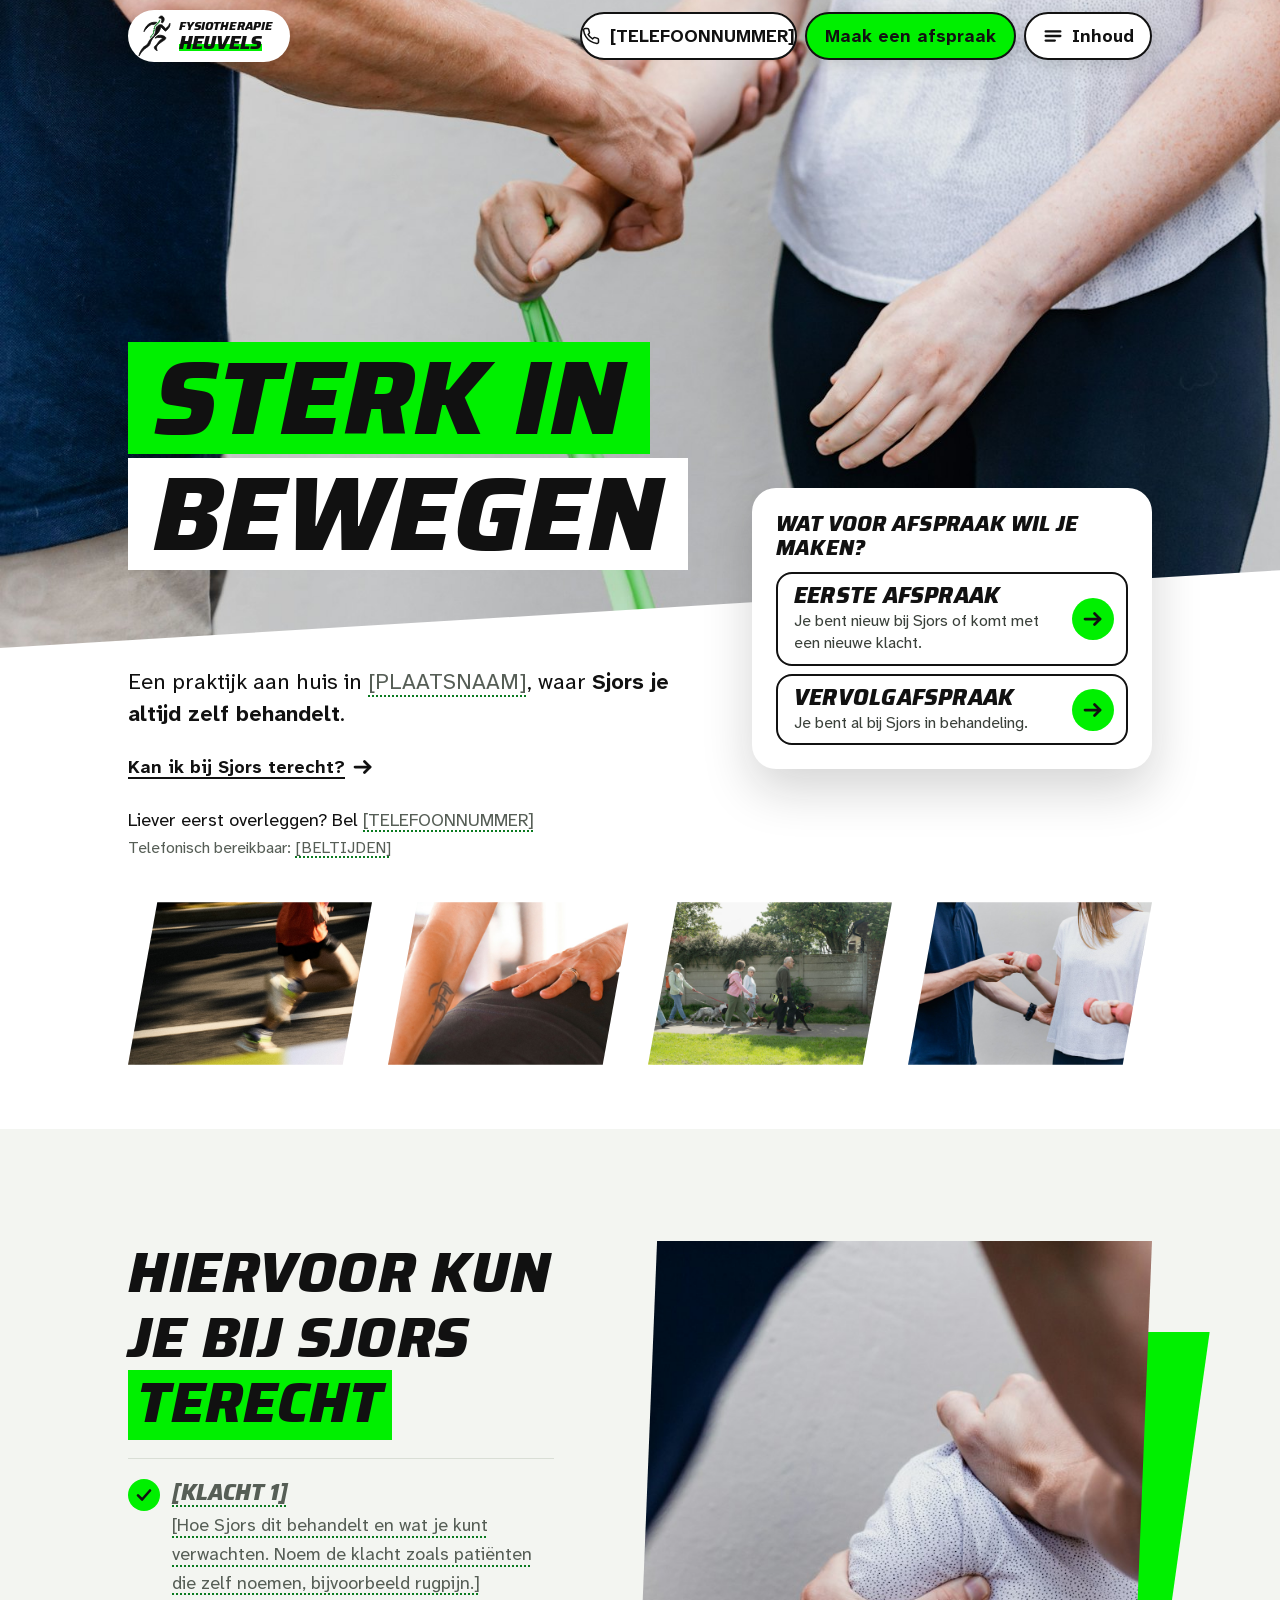
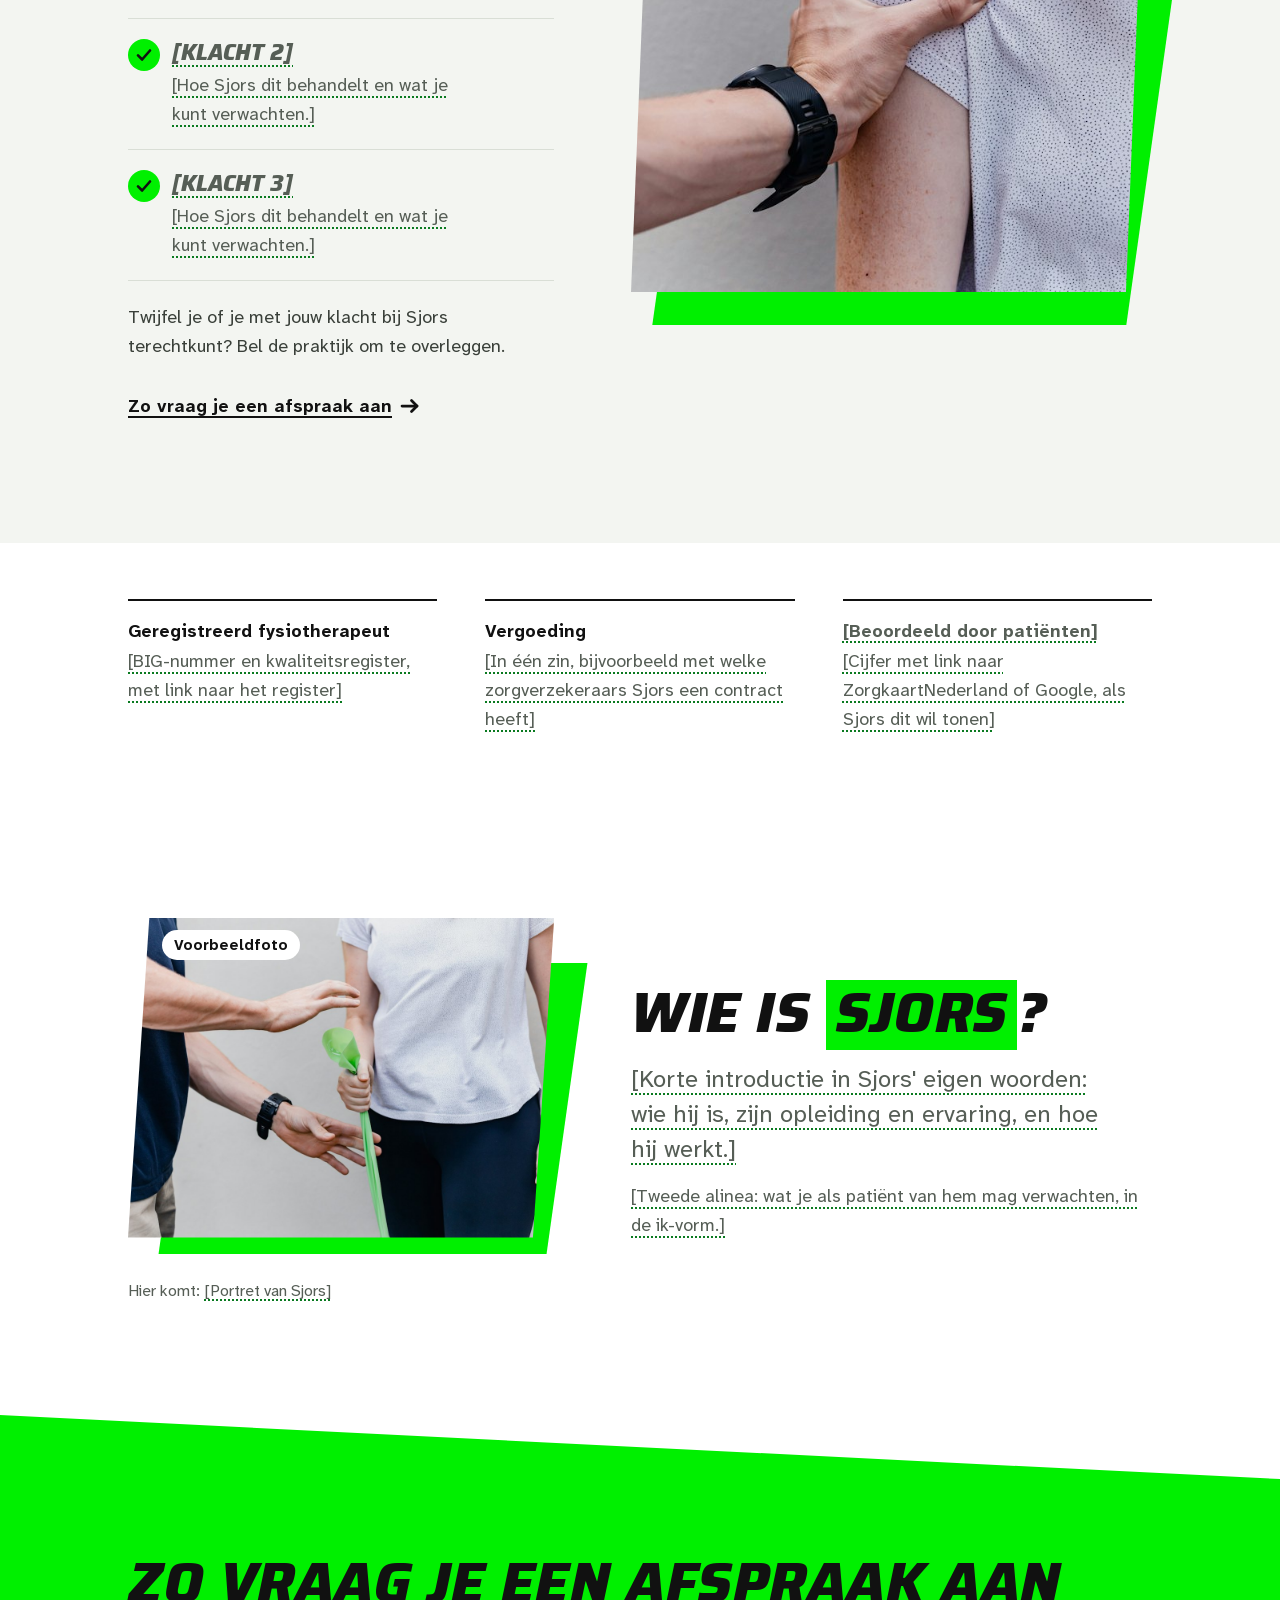
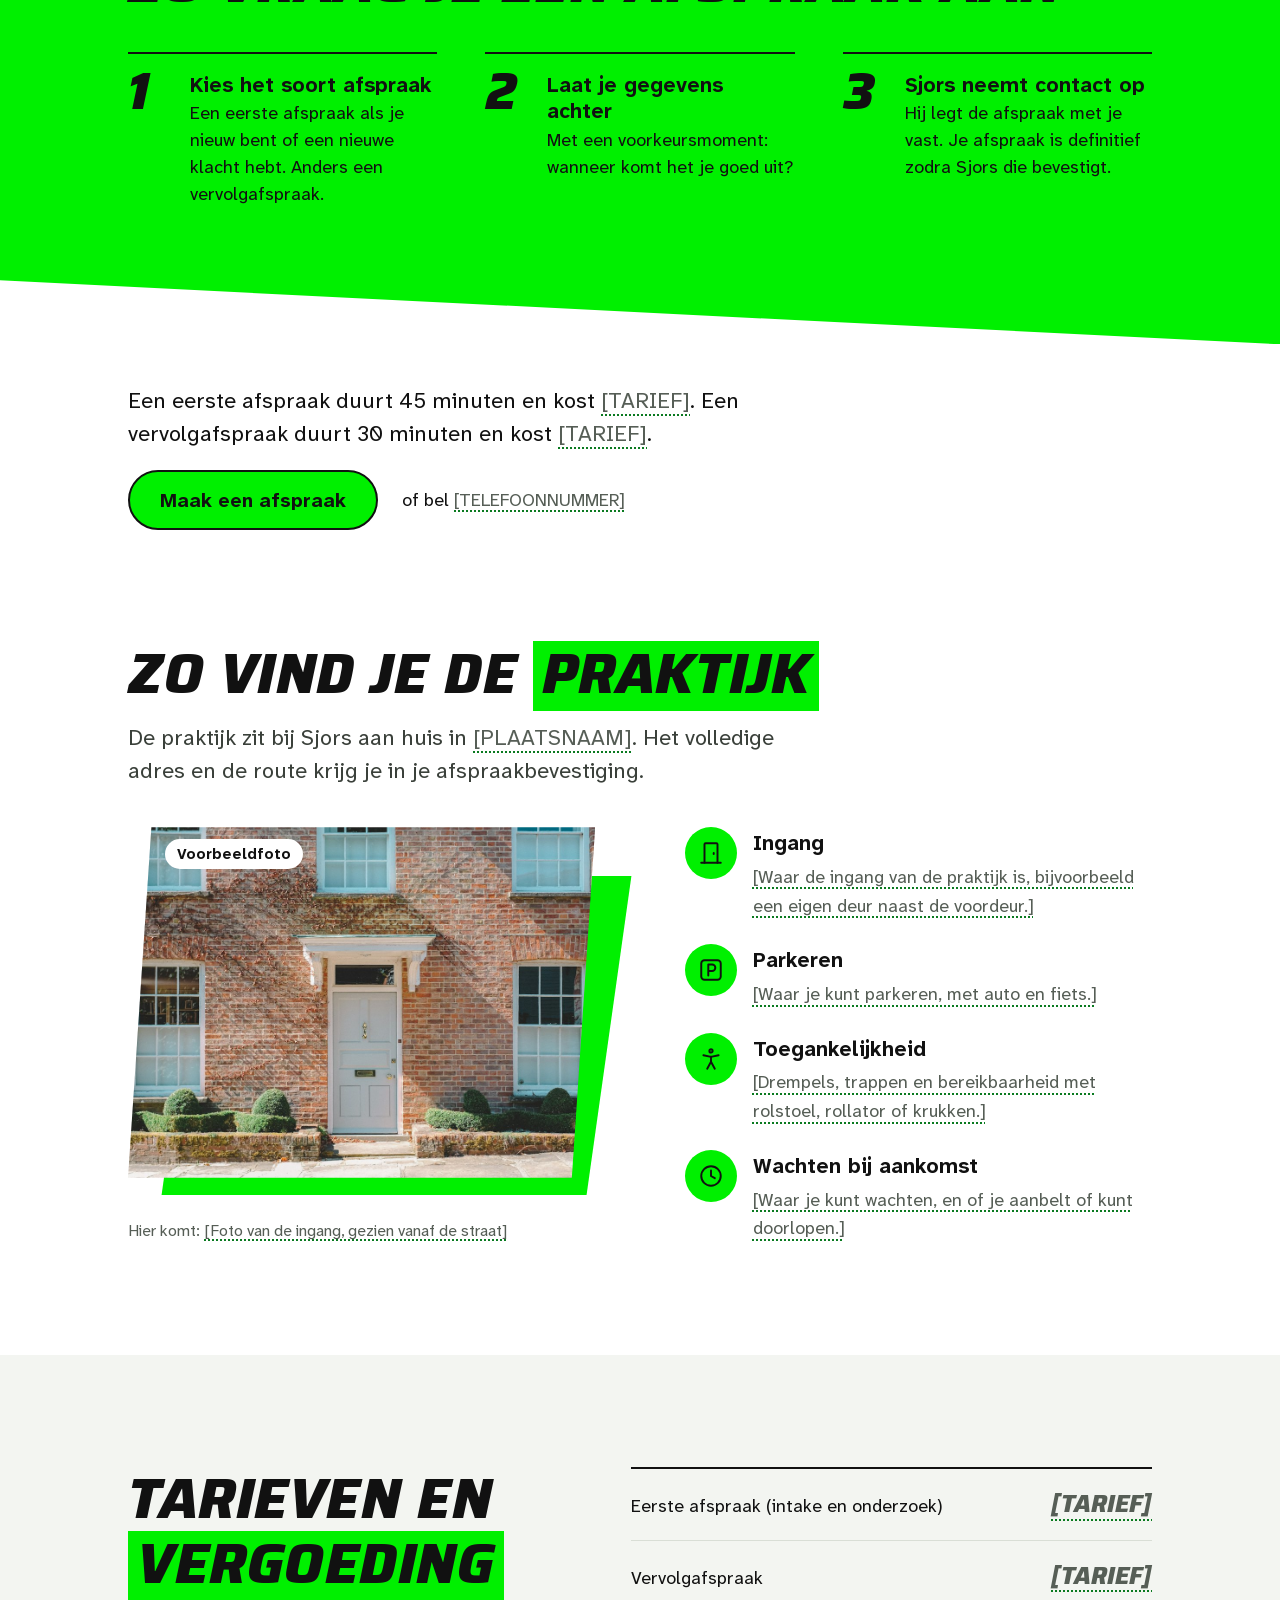
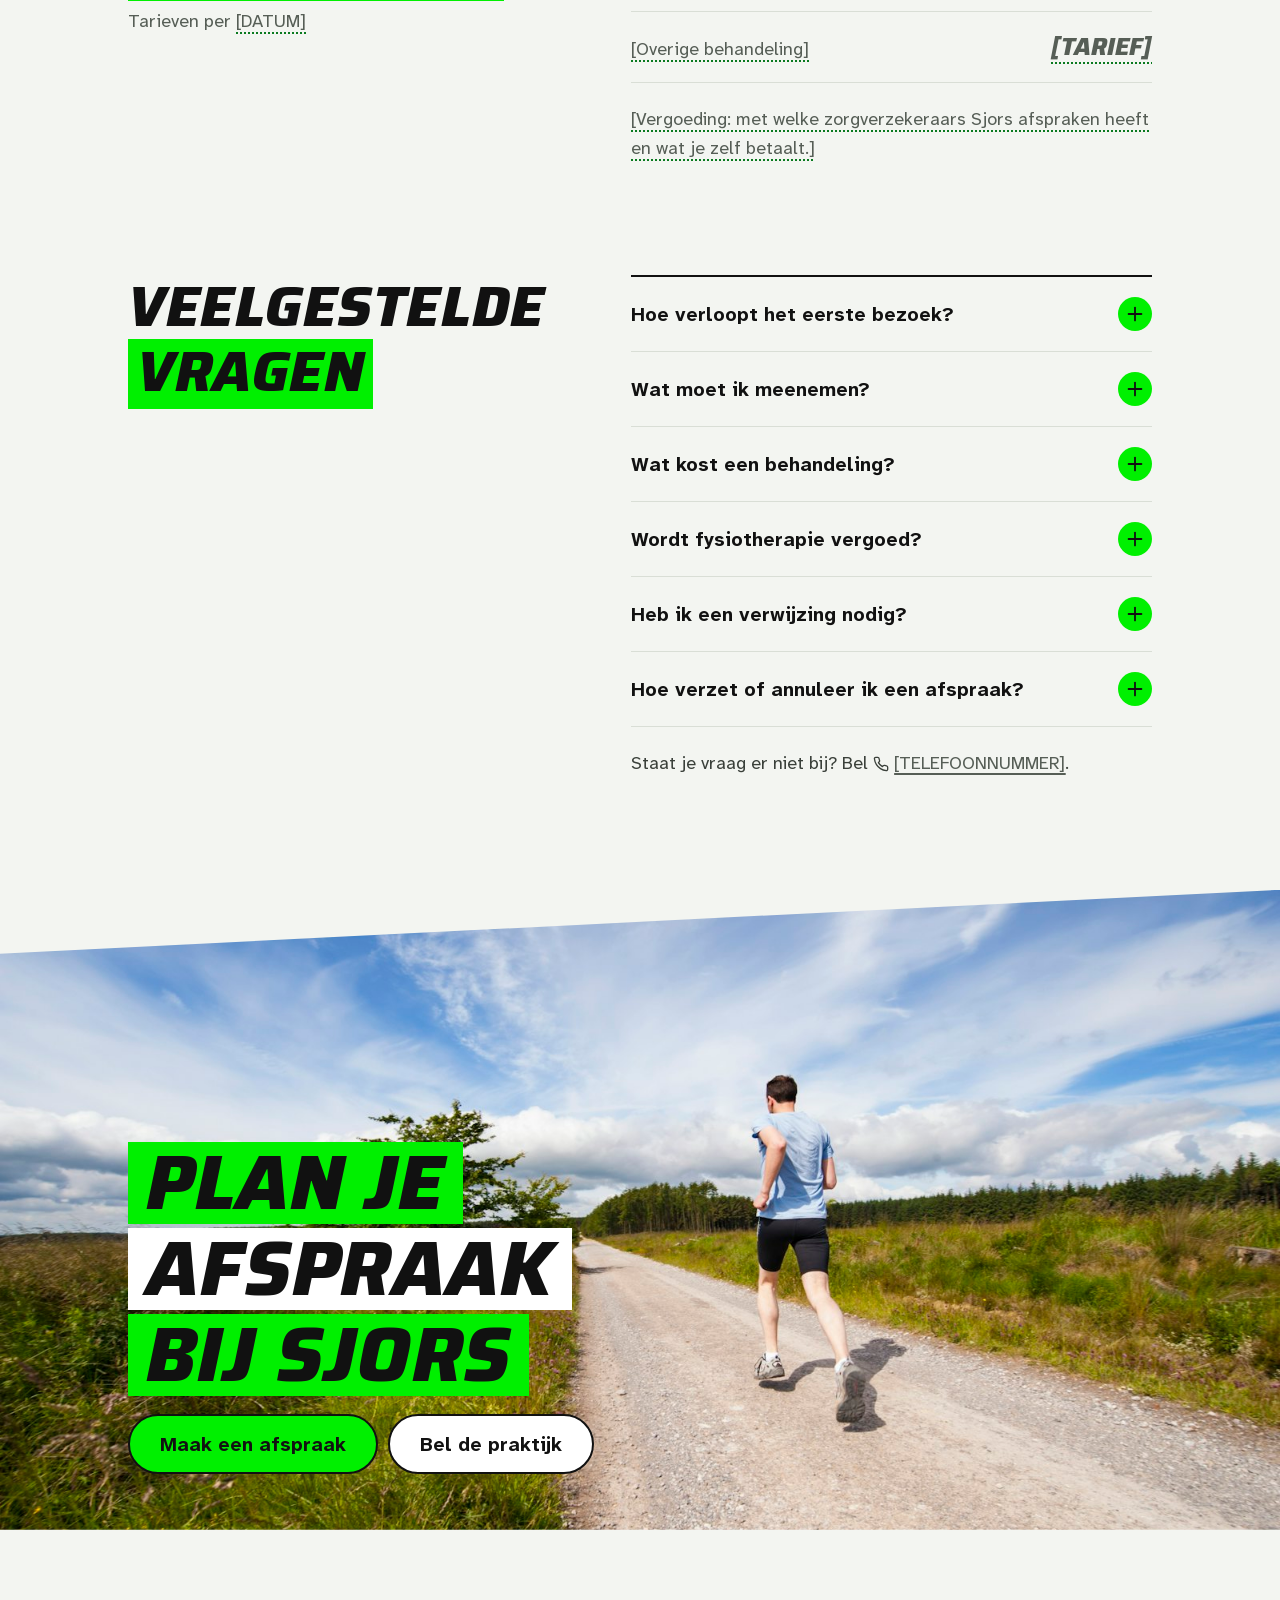
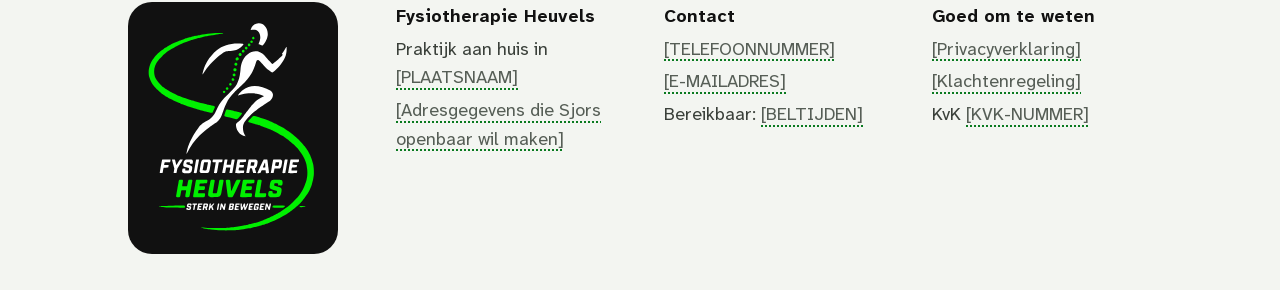
==== commit 6765737f: "Verwijder de conceptbalk" ====
--- a/index.html
+++ b/index.html
@@ -10,5 +10,5 @@
   <link rel="stylesheet" href="./site.css">
   <script src="./demo.js" defer></script>
 </head>
-<body><div id="top"><header class="kop"><p class="demo-melding">Concept ter beoordeling · gebruik voorbeeldgegevens</p><div class="binnen"><a href="#top" class="logo" aria-label="Fysiotherapie Heuvels, naar boven"><img src="./logo/beeldmerk-klein.svg" alt="" width="33" height="42"><span class="merk">Fysiotherapie<b>Heuvels</b></span></a><div class="kop-acties"><span class="knop-lijn kop-bel"><svg fill="none" stroke="currentColor" stroke-linecap="round" stroke-linejoin="round" aria-hidden="true" width="18" height="18" viewBox="0 0 24 24" stroke-width="2"><path d="M22 16.92v3a2 2 0 0 1-2.18 2 19.8 19.8 0 0 1-8.63-3.07 19.5 19.5 0 0 1-6-6 19.8 19.8 0 0 1-3.07-8.67A2 2 0 0 1 4.11 2h3a2 2 0 0 1 2 1.72c.13.96.36 1.9.7 2.81a2 2 0 0 1-.45 2.11L8.09 9.91a16 16 0 0 0 6 6l1.27-1.27a2 2 0 0 1 2.11-.45c.91.34 1.85.57 2.81.7A2 2 0 0 1 22 16.92z"></path></svg><span class="tel-lang">[TELEFOONNUMMER]</span><span class="tel-kort">Bel</span></span><a class="knop breed" href="./afspraak.html">Maak een afspraak</a><details class="inhoud" aria-label="Op deze pagina"><summary><svg fill="none" stroke="currentColor" stroke-linecap="round" stroke-linejoin="round" aria-hidden="true" width="22" height="22" viewBox="0 0 24 24" stroke-width="2.5"><path d="M4 7 H20"></path><path d="M4 12 H20"></path><path d="M4 17 H14"></path></svg>Inhoud</summary><ul class="inhoud-lijst"><li><a href="#behandelingen"><span class="stip" aria-hidden="true"></span><span>Kan ik bij Sjors terecht?</span></a></li><li><a href="#over"><span class="stip" aria-hidden="true"></span><span>Wie is Sjors?</span></a></li><li><a href="#afspraak"><span class="stip" aria-hidden="true"></span><span>Zo vraag je een afspraak aan</span></a></li><li><a href="#praktijk"><span class="stip" aria-hidden="true"></span><span>Waar is de praktijk?</span></a></li><li><a href="#tarieven"><span class="stip" aria-hidden="true"></span><span>Wat kost het?</span></a></li><li><a href="#vragen"><span class="stip" aria-hidden="true"></span><span>Veelgestelde vragen</span></a></li></ul></details></div></div></header><main><section class="hero" aria-labelledby="kop-hero"><div class="hero-beeld"><img src="./fotos/elastiek.jpg" alt="" width="1600" height="1067" fetchpriority="high"><div class="binnen"><h1 id="kop-hero" class="labels"><span class="sr-only">Fysiotherapie Heuvels: </span><span class="l">Sterk in</span><span class="l w">bewegen</span></h1></div></div><div class="hero-onder"><div class="binnen"><p class="hero-inleiding">Een praktijk aan huis in <span class="invul">[PLAATSNAAM]</span>, waar <strong>Sjors je altijd zelf behandelt</strong>.</p><div class="hero-kaart"><p class="kies-vraag merk" id="kies-soort">Wat voor afspraak wil je maken?</p><ul class="kies" aria-labelledby="kies-soort"><li><a href="./afspraak.html?soort=eerste"><span><strong>Eerste afspraak</strong><span>Je bent nieuw bij Sjors of komt met een nieuwe klacht.</span></span><span class="pijl" aria-hidden="true"><svg fill="none" stroke="currentColor" stroke-linecap="round" stroke-linejoin="round" aria-hidden="true" width="24" height="24" viewBox="0 0 24 24" stroke-width="2.75"><path d="M4 12 H19"></path><path d="M13.5 6.5 L19 12 L13.5 17.5"></path></svg></span></a></li><li><a href="./afspraak.html?soort=vervolg"><span><strong>Vervolgafspraak</strong><span>Je bent al bij Sjors in behandeling.</span></span><span class="pijl" aria-hidden="true"><svg fill="none" stroke="currentColor" stroke-linecap="round" stroke-linejoin="round" aria-hidden="true" width="24" height="24" viewBox="0 0 24 24" stroke-width="2.75"><path d="M4 12 H19"></path><path d="M13.5 6.5 L19 12 L13.5 17.5"></path></svg></span></a></li></ul></div><a class="volgende hero-link" href="#behandelingen"><span class="tekst">Kan ik bij Sjors </span><span class="nowrap"><span class="tekst">terecht?</span>&nbsp;<svg fill="none" stroke="currentColor" stroke-linecap="round" stroke-linejoin="round" aria-hidden="true" width="24" height="24" viewBox="0 0 24 24" stroke-width="2.75"><path d="M4 12 H19"></path><path d="M13.5 6.5 L19 12 L13.5 17.5"></path></svg></span></a><div class="strook" aria-hidden="true"><img src="./fotos/sprint.jpg" alt="" width="1400" height="933" loading="lazy"><img src="./fotos/rug.jpg" alt="" width="1200" height="800" loading="lazy"><img src="./fotos/wandelen.jpg" alt="" width="1200" height="800" loading="lazy"><img src="./fotos/halters.jpg" alt="" width="1200" height="800" loading="lazy"></div><div class="hero-bel-blok"><p class="hero-bel">Liever eerst overleggen? <span class="">Bel <span class="invul">[TELEFOONNUMMER]</span></span></p><p class="hero-tijden">Telefonisch bereikbaar: <span class="invul">[BELTIJDEN]</span></p></div></div></div></section><section id="behandelingen" class="behandelingen sectie mist" aria-labelledby="kop-behandelingen"><div class="binnen twee-kolom"><div class="tekstkolom"><h2 id="kop-behandelingen" class="kop-sectie">Hiervoor kun je bij Sjors <em>terecht</em></h2><ul class="klachten"><li><span class="vink" aria-hidden="true"><svg fill="none" stroke="currentColor" stroke-linecap="round" stroke-linejoin="round" aria-hidden="true" width="18" height="18" viewBox="0 0 24 24" stroke-width="3.5"><path d="M4 12.5 L9.5 18 L20 6"></path></svg></span><h3><span class="invul">[Klacht 1]</span></h3><p><span class="invul">[Hoe Sjors dit behandelt en wat je kunt verwachten. Noem de klacht zoals patiënten die zelf noemen, bijvoorbeeld rugpijn.]</span></p></li><li><span class="vink" aria-hidden="true"><svg fill="none" stroke="currentColor" stroke-linecap="round" stroke-linejoin="round" aria-hidden="true" width="18" height="18" viewBox="0 0 24 24" stroke-width="3.5"><path d="M4 12.5 L9.5 18 L20 6"></path></svg></span><h3><span class="invul">[Klacht 2]</span></h3><p><span class="invul">[Hoe Sjors dit behandelt en wat je kunt verwachten.]</span></p></li><li><span class="vink" aria-hidden="true"><svg fill="none" stroke="currentColor" stroke-linecap="round" stroke-linejoin="round" aria-hidden="true" width="18" height="18" viewBox="0 0 24 24" stroke-width="3.5"><path d="M4 12.5 L9.5 18 L20 6"></path></svg></span><h3><span class="invul">[Klacht 3]</span></h3><p><span class="invul">[Hoe Sjors dit behandelt en wat je kunt verwachten.]</span></p></li></ul><p class="zacht">Twijfel je of je met jouw klacht bij Sjors terechtkunt? <span class="">Bel de praktijk</span> om te overleggen.</p><a class="volgende" href="#afspraak"><span class="tekst">Zo vraag je een afspraak </span><span class="nowrap"><span class="tekst">aan</span>&nbsp;<svg fill="none" stroke="currentColor" stroke-linecap="round" stroke-linejoin="round" aria-hidden="true" width="24" height="24" viewBox="0 0 24 24" stroke-width="2.75"><path d="M4 12 H19"></path><path d="M13.5 6.5 L19 12 L13.5 17.5"></path></svg></span></a></div><figure class="fotokader"><div class="beeld"><img src="./fotos/schouder.jpg" alt="Een behandelaar onderzoekt de schouder van een patiënt" width="1200" height="800" loading="lazy"></div></figure></div></section><section class="feiten" aria-label="In het kort"><dl class="binnen"><div><dt>Geregistreerd fysiotherapeut</dt><dd><span class="invul">[BIG-nummer en kwaliteitsregister, met link naar het register]</span></dd></div><div><dt>Vergoeding</dt><dd><span class="invul">[In één zin, bijvoorbeeld met welke zorgverzekeraars Sjors een contract heeft]</span></dd></div><div><dt><span class="invul">[Beoordeeld door patiënten]</span></dt><dd><span class="invul">[Cijfer met link naar ZorgkaartNederland of Google, als Sjors dit wil tonen]</span></dd></div></dl></section><section id="over" class="over sectie" aria-labelledby="kop-over"><div class="binnen twee-kolom"><figure class="fotokader"><div class="beeld"><img src="./fotos/elastiek-hand.jpg" alt="Voorbeeldfoto: een behandelaar begeleidt een oefening met een groen elastiek" width="1200" height="800" loading="lazy"><span class="voorbeeld">Voorbeeldfoto</span></div><figcaption>Hier komt: <span class="invul">[Portret van Sjors]</span></figcaption></figure><div class="over-tekst"><h2 id="kop-over" class="kop-sectie">Wie is <em>Sjors</em>?</h2><p class="over-intro"><span class="invul">[Korte introductie in Sjors' eigen woorden: wie hij is, zijn opleiding en ervaring, en hoe hij werkt.]</span></p><p class="zacht"><span class="invul">[Tweede alinea: wat je als patiënt van hem mag verwachten, in de ik-vorm.]</span></p></div></div></section><section id="afspraak" class="afspraak-sectie" aria-labelledby="kop-afspraak"><div class="afspraak-stappen groen"><div class="binnen"><h2 id="kop-afspraak" class="kop-sectie">Zo vraag je een afspraak aan</h2><ol class="stappen"><li><span class="cijfer" aria-hidden="true">1</span><h3>Kies het soort afspraak</h3><p>Een eerste afspraak als je nieuw bent of een nieuwe klacht hebt. Anders een vervolgafspraak.</p></li><li><span class="cijfer" aria-hidden="true">2</span><h3>Laat je gegevens achter</h3><p>Met een voorkeursmoment: wanneer komt het je goed uit?</p></li><li><span class="cijfer" aria-hidden="true">3</span><h3>Sjors neemt contact op</h3><p>Hij legt de afspraak met je vast. Je afspraak is definitief zodra Sjors die bevestigt.</p></li></ol></div></div><div class="binnen band-onder"><p>Een eerste afspraak duurt <!-- -->45<!-- --> minuten en kost <span class="invul">[TARIEF]</span>. Een vervolgafspraak duurt <!-- -->30<!-- --> minuten en kost <span class="invul">[TARIEF]</span>.</p><div class="band-actie"><a class="knop knop-groot" href="./afspraak.html">Maak een afspraak</a><p>of bel <span class=""><span class="invul">[TELEFOONNUMMER]</span></span></p></div></div></section><section id="praktijk" class="praktijk sectie" aria-labelledby="kop-praktijk"><div class="binnen"><div class="praktijk-kop"><h2 id="kop-praktijk" class="kop-sectie">Zo vind je de <em>praktijk</em></h2><p class="zacht">De praktijk zit bij Sjors aan huis in <span class="invul">[PLAATSNAAM]</span>. Het volledige adres en de route krijg je in je afspraakbevestiging.</p></div><div class="praktijk-inhoud"><figure class="fotokader"><div class="beeld"><img src="./fotos/ingang.jpg" alt="Voorbeeldfoto: de voordeur van een bakstenen huis" width="1200" height="809" loading="lazy"><span class="voorbeeld">Voorbeeldfoto</span></div><figcaption>Hier komt: <span class="invul">[Foto van de ingang, gezien vanaf de straat]</span></figcaption></figure><dl class="punten"><div><span class="icoon" aria-hidden="true"><svg fill="none" stroke="currentColor" stroke-linecap="round" stroke-linejoin="round" aria-hidden="true" width="26" height="26" viewBox="0 0 24 24" stroke-width="1.8"><path d="M6 21V4a1 1 0 0 1 1-1h10a1 1 0 0 1 1 1v17"></path><line x1="3" y1="21" x2="21" y2="21"></line><line x1="14.5" y1="12" x2="14.5" y2="13"></line></svg></span><div><dt>Ingang</dt><dd><span class="invul">[Waar de ingang van de praktijk is, bijvoorbeeld een eigen deur naast de voordeur.]</span></dd></div></div><div><span class="icoon" aria-hidden="true"><svg fill="none" stroke="currentColor" stroke-linecap="round" stroke-linejoin="round" aria-hidden="true" width="26" height="26" viewBox="0 0 24 24" stroke-width="1.8"><rect x="3" y="3" width="18" height="18" rx="3"></rect><path d="M9.5 17V7h3.5a3 3 0 0 1 0 6H9.5"></path></svg></span><div><dt>Parkeren</dt><dd><span class="invul">[Waar je kunt parkeren, met auto en fiets.]</span></dd></div></div><div><span class="icoon" aria-hidden="true"><svg fill="none" stroke="currentColor" stroke-linecap="round" stroke-linejoin="round" aria-hidden="true" width="26" height="26" viewBox="0 0 24 24" stroke-width="1.8"><circle cx="12" cy="4.5" r="1.5"></circle><path d="M5 8.5l7 1.5 7-1.5"></path><path d="M12 10v4.5"></path><path d="M8.5 21l3.5-6.5 3.5 6.5"></path></svg></span><div><dt>Toegankelijkheid</dt><dd><span class="invul">[Drempels, trappen en bereikbaarheid met rolstoel, rollator of krukken.]</span></dd></div></div><div><span class="icoon" aria-hidden="true"><svg fill="none" stroke="currentColor" stroke-linecap="round" stroke-linejoin="round" aria-hidden="true" width="26" height="26" viewBox="0 0 24 24" stroke-width="1.8"><circle cx="12" cy="12" r="9"></circle><polyline points="12 7 12 12 15.5 14"></polyline></svg></span><div><dt>Wachten bij aankomst</dt><dd><span class="invul">[Waar je kunt wachten, en of je aanbelt of kunt doorlopen.]</span></dd></div></div></dl></div></div></section><div class="mist"><section id="tarieven" class="tarieven sectie" aria-labelledby="kop-tarieven"><div class="binnen twee-kolom"><div><h2 id="kop-tarieven" class="kop-sectie">Tarieven en <em>vergoeding</em></h2><p class="gedempt">Tarieven per <span class="invul">[DATUM]</span></p></div><div><dl class="tarieflijst"><div><dt>Eerste afspraak (intake en onderzoek)</dt><dd><span class="invul">[TARIEF]</span></dd></div><div><dt>Vervolgafspraak</dt><dd><span class="invul">[TARIEF]</span></dd></div><div><dt><span class="invul">[Overige behandeling]</span></dt><dd><span class="invul">[TARIEF]</span></dd></div></dl><p class="zacht"><span class="invul">[Vergoeding: met welke zorgverzekeraars Sjors afspraken heeft en wat je zelf betaalt.]</span></p></div></div></section><section id="vragen" class="vragen sectie" aria-labelledby="kop-vragen"><div class="binnen twee-kolom"><h2 id="kop-vragen" class="kop-sectie">Veel­gestelde <em>vragen</em></h2><div><div class="vragenlijst"><details><summary><span>Hoe verloopt het eerste bezoek?</span><svg fill="none" stroke="currentColor" stroke-linecap="round" stroke-linejoin="round" aria-hidden="true" width="22" height="22" viewBox="0 0 24 24" stroke-width="2"><line x1="5" y1="12" x2="19" y2="12"></line><line class="plus-v" x1="12" y1="5" x2="12" y2="19"></line></svg></summary><p><span class="invul">[Wat er gebeurt tijdens de eerste afspraak en hoe lang die duurt.]</span> De intakevragen vul je vooraf in via de beveiligde zorgomgeving van de praktijk. Daarvoor krijg je een aparte uitnodiging.</p></details><details><summary><span>Wat moet ik meenemen?</span><svg fill="none" stroke="currentColor" stroke-linecap="round" stroke-linejoin="round" aria-hidden="true" width="22" height="22" viewBox="0 0 24 24" stroke-width="2"><line x1="5" y1="12" x2="19" y2="12"></line><line class="plus-v" x1="12" y1="5" x2="12" y2="19"></line></svg></summary><p><span class="invul">[Wat je meeneemt, bijvoorbeeld een identiteitsbewijs, een eventuele verwijsbrief en kleding waarin je makkelijk beweegt.]</span></p></details><details><summary><span>Wat kost een behandeling?</span><svg fill="none" stroke="currentColor" stroke-linecap="round" stroke-linejoin="round" aria-hidden="true" width="22" height="22" viewBox="0 0 24 24" stroke-width="2"><line x1="5" y1="12" x2="19" y2="12"></line><line class="plus-v" x1="12" y1="5" x2="12" y2="19"></line></svg></summary><p>De actuele prijzen staan bij <a href="#tarieven">Tarieven en vergoeding</a>. <span class="invul">[Eventuele toelichting, bijvoorbeeld hoe je betaalt.]</span></p></details><details><summary><span>Wordt fysiotherapie vergoed?</span><svg fill="none" stroke="currentColor" stroke-linecap="round" stroke-linejoin="round" aria-hidden="true" width="22" height="22" viewBox="0 0 24 24" stroke-width="2"><line x1="5" y1="12" x2="19" y2="12"></line><line class="plus-v" x1="12" y1="5" x2="12" y2="19"></line></svg></summary><p><span class="invul">[Hoe vergoeding bij deze praktijk werkt en waar je je eigen polis kunt nakijken.]</span></p></details><details><summary><span>Heb ik een verwijzing nodig?</span><svg fill="none" stroke="currentColor" stroke-linecap="round" stroke-linejoin="round" aria-hidden="true" width="22" height="22" viewBox="0 0 24 24" stroke-width="2"><line x1="5" y1="12" x2="19" y2="12"></line><line class="plus-v" x1="12" y1="5" x2="12" y2="19"></line></svg></summary><p><span class="invul">[Of je zonder verwijzing van de huisarts terechtkunt, en wanneer een verwijzing wel nodig is.]</span></p></details><details><summary><span>Hoe verzet of annuleer ik een afspraak?</span><svg fill="none" stroke="currentColor" stroke-linecap="round" stroke-linejoin="round" aria-hidden="true" width="22" height="22" viewBox="0 0 24 24" stroke-width="2"><line x1="5" y1="12" x2="19" y2="12"></line><line class="plus-v" x1="12" y1="5" x2="12" y2="19"></line></svg></summary><p>Via de link in je bevestigingsmail kun je zelf verzetten of annuleren, tot <span class="invul">[TERMIJN]</span> voor de afspraak. Daarna bel je de praktijk. <!-- --><span class="invul">[Wat er gebeurt als je te laat annuleert.]</span></p></details></div><p class="zacht">Staat je vraag er niet bij? Bel<!-- --> <span class="met-icoon"><svg fill="none" stroke="currentColor" stroke-linecap="round" stroke-linejoin="round" aria-hidden="true" width="16" height="16" viewBox="0 0 24 24" stroke-width="2"><path d="M22 16.92v3a2 2 0 0 1-2.18 2 19.8 19.8 0 0 1-8.63-3.07 19.5 19.5 0 0 1-6-6 19.8 19.8 0 0 1-3.07-8.67A2 2 0 0 1 4.11 2h3a2 2 0 0 1 2 1.72c.13.96.36 1.9.7 2.81a2 2 0 0 1-.45 2.11L8.09 9.91a16 16 0 0 0 6 6l1.27-1.27a2 2 0 0 1 2.11-.45c.91.34 1.85.57 2.81.7A2 2 0 0 1 22 16.92z"></path></svg><span><span class="invul">[TELEFOONNUMMER]</span></span></span>.</p></div></div></section></div></main><footer class="footer"><div class="slot"><img src="./fotos/renner.jpg" alt="" width="1600" height="1065" loading="lazy"><div class="binnen"><p class="labels"><span class="l">Plan je</span><span class="l w">afspraak</span><span class="l">bij Sjors</span></p><div class="footer-knoppen"><a class="knop knop-groot" href="./afspraak.html">Maak een afspraak</a><span class="knop-lijn knop-groot">Bel de praktijk</span></div></div></div><div class="footer-gegevens mist"><div class="binnen"><div class="tegel"><img src="./logo/logo.svg" alt="Fysiotherapie Heuvels, sterk in bewegen" width="174" height="216" loading="lazy"></div><div class="kolom"><p>Fysiotherapie Heuvels</p><p>Praktijk aan huis in <span class="invul">[PLAATSNAAM]</span></p><p><span class="invul">[Adresgegevens die Sjors openbaar wil maken]</span></p></div><div class="kolom"><p>Contact</p><span class=""><span class="invul">[TELEFOONNUMMER]</span></span><span class=""><span class="invul">[E-MAILADRES]</span></span><p>Bereikbaar: <span class="invul">[BELTIJDEN]</span></p></div><div class="kolom"><p>Goed om te weten</p><span class=""><span class="invul">[Privacyverklaring]</span></span><span class=""><span class="invul">[Klachtenregeling]</span></span><p>KvK <span class="invul">[KVK-NUMMER]</span></p></div></div></div></footer><div class="onderbalk"><a class="knop" href="./afspraak.html">Maak een afspraak</a><span class="knop-lijn"><svg fill="none" stroke="currentColor" stroke-linecap="round" stroke-linejoin="round" aria-hidden="true" width="18" height="18" viewBox="0 0 24 24" stroke-width="2"><path d="M22 16.92v3a2 2 0 0 1-2.18 2 19.8 19.8 0 0 1-8.63-3.07 19.5 19.5 0 0 1-6-6 19.8 19.8 0 0 1-3.07-8.67A2 2 0 0 1 4.11 2h3a2 2 0 0 1 2 1.72c.13.96.36 1.9.7 2.81a2 2 0 0 1-.45 2.11L8.09 9.91a16 16 0 0 0 6 6l1.27-1.27a2 2 0 0 1 2.11-.45c.91.34 1.85.57 2.81.7A2 2 0 0 1 22 16.92z"></path></svg><span>Bel</span></span></div></div></body>
+<body><div id="top"><header class="kop"><div class="binnen"><a href="#top" class="logo" aria-label="Fysiotherapie Heuvels, naar boven"><img src="./logo/beeldmerk-klein.svg" alt="" width="33" height="42"><span class="merk">Fysiotherapie<b>Heuvels</b></span></a><div class="kop-acties"><span class="knop-lijn kop-bel"><svg fill="none" stroke="currentColor" stroke-linecap="round" stroke-linejoin="round" aria-hidden="true" width="18" height="18" viewBox="0 0 24 24" stroke-width="2"><path d="M22 16.92v3a2 2 0 0 1-2.18 2 19.8 19.8 0 0 1-8.63-3.07 19.5 19.5 0 0 1-6-6 19.8 19.8 0 0 1-3.07-8.67A2 2 0 0 1 4.11 2h3a2 2 0 0 1 2 1.72c.13.96.36 1.9.7 2.81a2 2 0 0 1-.45 2.11L8.09 9.91a16 16 0 0 0 6 6l1.27-1.27a2 2 0 0 1 2.11-.45c.91.34 1.85.57 2.81.7A2 2 0 0 1 22 16.92z"></path></svg><span class="tel-lang">[TELEFOONNUMMER]</span><span class="tel-kort">Bel</span></span><a class="knop breed" href="./afspraak.html">Maak een afspraak</a><details class="inhoud" aria-label="Op deze pagina"><summary><svg fill="none" stroke="currentColor" stroke-linecap="round" stroke-linejoin="round" aria-hidden="true" width="22" height="22" viewBox="0 0 24 24" stroke-width="2.5"><path d="M4 7 H20"></path><path d="M4 12 H20"></path><path d="M4 17 H14"></path></svg>Inhoud</summary><ul class="inhoud-lijst"><li><a href="#behandelingen"><span class="stip" aria-hidden="true"></span><span>Kan ik bij Sjors terecht?</span></a></li><li><a href="#over"><span class="stip" aria-hidden="true"></span><span>Wie is Sjors?</span></a></li><li><a href="#afspraak"><span class="stip" aria-hidden="true"></span><span>Zo vraag je een afspraak aan</span></a></li><li><a href="#praktijk"><span class="stip" aria-hidden="true"></span><span>Waar is de praktijk?</span></a></li><li><a href="#tarieven"><span class="stip" aria-hidden="true"></span><span>Wat kost het?</span></a></li><li><a href="#vragen"><span class="stip" aria-hidden="true"></span><span>Veelgestelde vragen</span></a></li></ul></details></div></div></header><main><section class="hero" aria-labelledby="kop-hero"><div class="hero-beeld"><img src="./fotos/elastiek.jpg" alt="" width="1600" height="1067" fetchpriority="high"><div class="binnen"><h1 id="kop-hero" class="labels"><span class="sr-only">Fysiotherapie Heuvels: </span><span class="l">Sterk in</span><span class="l w">bewegen</span></h1></div></div><div class="hero-onder"><div class="binnen"><p class="hero-inleiding">Een praktijk aan huis in <span class="invul">[PLAATSNAAM]</span>, waar <strong>Sjors je altijd zelf behandelt</strong>.</p><div class="hero-kaart"><p class="kies-vraag merk" id="kies-soort">Wat voor afspraak wil je maken?</p><ul class="kies" aria-labelledby="kies-soort"><li><a href="./afspraak.html?soort=eerste"><span><strong>Eerste afspraak</strong><span>Je bent nieuw bij Sjors of komt met een nieuwe klacht.</span></span><span class="pijl" aria-hidden="true"><svg fill="none" stroke="currentColor" stroke-linecap="round" stroke-linejoin="round" aria-hidden="true" width="24" height="24" viewBox="0 0 24 24" stroke-width="2.75"><path d="M4 12 H19"></path><path d="M13.5 6.5 L19 12 L13.5 17.5"></path></svg></span></a></li><li><a href="./afspraak.html?soort=vervolg"><span><strong>Vervolgafspraak</strong><span>Je bent al bij Sjors in behandeling.</span></span><span class="pijl" aria-hidden="true"><svg fill="none" stroke="currentColor" stroke-linecap="round" stroke-linejoin="round" aria-hidden="true" width="24" height="24" viewBox="0 0 24 24" stroke-width="2.75"><path d="M4 12 H19"></path><path d="M13.5 6.5 L19 12 L13.5 17.5"></path></svg></span></a></li></ul></div><a class="volgende hero-link" href="#behandelingen"><span class="tekst">Kan ik bij Sjors </span><span class="nowrap"><span class="tekst">terecht?</span>&nbsp;<svg fill="none" stroke="currentColor" stroke-linecap="round" stroke-linejoin="round" aria-hidden="true" width="24" height="24" viewBox="0 0 24 24" stroke-width="2.75"><path d="M4 12 H19"></path><path d="M13.5 6.5 L19 12 L13.5 17.5"></path></svg></span></a><div class="strook" aria-hidden="true"><img src="./fotos/sprint.jpg" alt="" width="1400" height="933" loading="lazy"><img src="./fotos/rug.jpg" alt="" width="1200" height="800" loading="lazy"><img src="./fotos/wandelen.jpg" alt="" width="1200" height="800" loading="lazy"><img src="./fotos/halters.jpg" alt="" width="1200" height="800" loading="lazy"></div><div class="hero-bel-blok"><p class="hero-bel">Liever eerst overleggen? <span class="">Bel <span class="invul">[TELEFOONNUMMER]</span></span></p><p class="hero-tijden">Telefonisch bereikbaar: <span class="invul">[BELTIJDEN]</span></p></div></div></div></section><section id="behandelingen" class="behandelingen sectie mist" aria-labelledby="kop-behandelingen"><div class="binnen twee-kolom"><div class="tekstkolom"><h2 id="kop-behandelingen" class="kop-sectie">Hiervoor kun je bij Sjors <em>terecht</em></h2><ul class="klachten"><li><span class="vink" aria-hidden="true"><svg fill="none" stroke="currentColor" stroke-linecap="round" stroke-linejoin="round" aria-hidden="true" width="18" height="18" viewBox="0 0 24 24" stroke-width="3.5"><path d="M4 12.5 L9.5 18 L20 6"></path></svg></span><h3><span class="invul">[Klacht 1]</span></h3><p><span class="invul">[Hoe Sjors dit behandelt en wat je kunt verwachten. Noem de klacht zoals patiënten die zelf noemen, bijvoorbeeld rugpijn.]</span></p></li><li><span class="vink" aria-hidden="true"><svg fill="none" stroke="currentColor" stroke-linecap="round" stroke-linejoin="round" aria-hidden="true" width="18" height="18" viewBox="0 0 24 24" stroke-width="3.5"><path d="M4 12.5 L9.5 18 L20 6"></path></svg></span><h3><span class="invul">[Klacht 2]</span></h3><p><span class="invul">[Hoe Sjors dit behandelt en wat je kunt verwachten.]</span></p></li><li><span class="vink" aria-hidden="true"><svg fill="none" stroke="currentColor" stroke-linecap="round" stroke-linejoin="round" aria-hidden="true" width="18" height="18" viewBox="0 0 24 24" stroke-width="3.5"><path d="M4 12.5 L9.5 18 L20 6"></path></svg></span><h3><span class="invul">[Klacht 3]</span></h3><p><span class="invul">[Hoe Sjors dit behandelt en wat je kunt verwachten.]</span></p></li></ul><p class="zacht">Twijfel je of je met jouw klacht bij Sjors terechtkunt? <span class="">Bel de praktijk</span> om te overleggen.</p><a class="volgende" href="#afspraak"><span class="tekst">Zo vraag je een afspraak </span><span class="nowrap"><span class="tekst">aan</span>&nbsp;<svg fill="none" stroke="currentColor" stroke-linecap="round" stroke-linejoin="round" aria-hidden="true" width="24" height="24" viewBox="0 0 24 24" stroke-width="2.75"><path d="M4 12 H19"></path><path d="M13.5 6.5 L19 12 L13.5 17.5"></path></svg></span></a></div><figure class="fotokader"><div class="beeld"><img src="./fotos/schouder.jpg" alt="Een behandelaar onderzoekt de schouder van een patiënt" width="1200" height="800" loading="lazy"></div></figure></div></section><section class="feiten" aria-label="In het kort"><dl class="binnen"><div><dt>Geregistreerd fysiotherapeut</dt><dd><span class="invul">[BIG-nummer en kwaliteitsregister, met link naar het register]</span></dd></div><div><dt>Vergoeding</dt><dd><span class="invul">[In één zin, bijvoorbeeld met welke zorgverzekeraars Sjors een contract heeft]</span></dd></div><div><dt><span class="invul">[Beoordeeld door patiënten]</span></dt><dd><span class="invul">[Cijfer met link naar ZorgkaartNederland of Google, als Sjors dit wil tonen]</span></dd></div></dl></section><section id="over" class="over sectie" aria-labelledby="kop-over"><div class="binnen twee-kolom"><figure class="fotokader"><div class="beeld"><img src="./fotos/elastiek-hand.jpg" alt="Voorbeeldfoto: een behandelaar begeleidt een oefening met een groen elastiek" width="1200" height="800" loading="lazy"><span class="voorbeeld">Voorbeeldfoto</span></div><figcaption>Hier komt: <span class="invul">[Portret van Sjors]</span></figcaption></figure><div class="over-tekst"><h2 id="kop-over" class="kop-sectie">Wie is <em>Sjors</em>?</h2><p class="over-intro"><span class="invul">[Korte introductie in Sjors' eigen woorden: wie hij is, zijn opleiding en ervaring, en hoe hij werkt.]</span></p><p class="zacht"><span class="invul">[Tweede alinea: wat je als patiënt van hem mag verwachten, in de ik-vorm.]</span></p></div></div></section><section id="afspraak" class="afspraak-sectie" aria-labelledby="kop-afspraak"><div class="afspraak-stappen groen"><div class="binnen"><h2 id="kop-afspraak" class="kop-sectie">Zo vraag je een afspraak aan</h2><ol class="stappen"><li><span class="cijfer" aria-hidden="true">1</span><h3>Kies het soort afspraak</h3><p>Een eerste afspraak als je nieuw bent of een nieuwe klacht hebt. Anders een vervolgafspraak.</p></li><li><span class="cijfer" aria-hidden="true">2</span><h3>Laat je gegevens achter</h3><p>Met een voorkeursmoment: wanneer komt het je goed uit?</p></li><li><span class="cijfer" aria-hidden="true">3</span><h3>Sjors neemt contact op</h3><p>Hij legt de afspraak met je vast. Je afspraak is definitief zodra Sjors die bevestigt.</p></li></ol></div></div><div class="binnen band-onder"><p>Een eerste afspraak duurt <!-- -->45<!-- --> minuten en kost <span class="invul">[TARIEF]</span>. Een vervolgafspraak duurt <!-- -->30<!-- --> minuten en kost <span class="invul">[TARIEF]</span>.</p><div class="band-actie"><a class="knop knop-groot" href="./afspraak.html">Maak een afspraak</a><p>of bel <span class=""><span class="invul">[TELEFOONNUMMER]</span></span></p></div></div></section><section id="praktijk" class="praktijk sectie" aria-labelledby="kop-praktijk"><div class="binnen"><div class="praktijk-kop"><h2 id="kop-praktijk" class="kop-sectie">Zo vind je de <em>praktijk</em></h2><p class="zacht">De praktijk zit bij Sjors aan huis in <span class="invul">[PLAATSNAAM]</span>. Het volledige adres en de route krijg je in je afspraakbevestiging.</p></div><div class="praktijk-inhoud"><figure class="fotokader"><div class="beeld"><img src="./fotos/ingang.jpg" alt="Voorbeeldfoto: de voordeur van een bakstenen huis" width="1200" height="809" loading="lazy"><span class="voorbeeld">Voorbeeldfoto</span></div><figcaption>Hier komt: <span class="invul">[Foto van de ingang, gezien vanaf de straat]</span></figcaption></figure><dl class="punten"><div><span class="icoon" aria-hidden="true"><svg fill="none" stroke="currentColor" stroke-linecap="round" stroke-linejoin="round" aria-hidden="true" width="26" height="26" viewBox="0 0 24 24" stroke-width="1.8"><path d="M6 21V4a1 1 0 0 1 1-1h10a1 1 0 0 1 1 1v17"></path><line x1="3" y1="21" x2="21" y2="21"></line><line x1="14.5" y1="12" x2="14.5" y2="13"></line></svg></span><div><dt>Ingang</dt><dd><span class="invul">[Waar de ingang van de praktijk is, bijvoorbeeld een eigen deur naast de voordeur.]</span></dd></div></div><div><span class="icoon" aria-hidden="true"><svg fill="none" stroke="currentColor" stroke-linecap="round" stroke-linejoin="round" aria-hidden="true" width="26" height="26" viewBox="0 0 24 24" stroke-width="1.8"><rect x="3" y="3" width="18" height="18" rx="3"></rect><path d="M9.5 17V7h3.5a3 3 0 0 1 0 6H9.5"></path></svg></span><div><dt>Parkeren</dt><dd><span class="invul">[Waar je kunt parkeren, met auto en fiets.]</span></dd></div></div><div><span class="icoon" aria-hidden="true"><svg fill="none" stroke="currentColor" stroke-linecap="round" stroke-linejoin="round" aria-hidden="true" width="26" height="26" viewBox="0 0 24 24" stroke-width="1.8"><circle cx="12" cy="4.5" r="1.5"></circle><path d="M5 8.5l7 1.5 7-1.5"></path><path d="M12 10v4.5"></path><path d="M8.5 21l3.5-6.5 3.5 6.5"></path></svg></span><div><dt>Toegankelijkheid</dt><dd><span class="invul">[Drempels, trappen en bereikbaarheid met rolstoel, rollator of krukken.]</span></dd></div></div><div><span class="icoon" aria-hidden="true"><svg fill="none" stroke="currentColor" stroke-linecap="round" stroke-linejoin="round" aria-hidden="true" width="26" height="26" viewBox="0 0 24 24" stroke-width="1.8"><circle cx="12" cy="12" r="9"></circle><polyline points="12 7 12 12 15.5 14"></polyline></svg></span><div><dt>Wachten bij aankomst</dt><dd><span class="invul">[Waar je kunt wachten, en of je aanbelt of kunt doorlopen.]</span></dd></div></div></dl></div></div></section><div class="mist"><section id="tarieven" class="tarieven sectie" aria-labelledby="kop-tarieven"><div class="binnen twee-kolom"><div><h2 id="kop-tarieven" class="kop-sectie">Tarieven en <em>vergoeding</em></h2><p class="gedempt">Tarieven per <span class="invul">[DATUM]</span></p></div><div><dl class="tarieflijst"><div><dt>Eerste afspraak (intake en onderzoek)</dt><dd><span class="invul">[TARIEF]</span></dd></div><div><dt>Vervolgafspraak</dt><dd><span class="invul">[TARIEF]</span></dd></div><div><dt><span class="invul">[Overige behandeling]</span></dt><dd><span class="invul">[TARIEF]</span></dd></div></dl><p class="zacht"><span class="invul">[Vergoeding: met welke zorgverzekeraars Sjors afspraken heeft en wat je zelf betaalt.]</span></p></div></div></section><section id="vragen" class="vragen sectie" aria-labelledby="kop-vragen"><div class="binnen twee-kolom"><h2 id="kop-vragen" class="kop-sectie">Veel­gestelde <em>vragen</em></h2><div><div class="vragenlijst"><details><summary><span>Hoe verloopt het eerste bezoek?</span><svg fill="none" stroke="currentColor" stroke-linecap="round" stroke-linejoin="round" aria-hidden="true" width="22" height="22" viewBox="0 0 24 24" stroke-width="2"><line x1="5" y1="12" x2="19" y2="12"></line><line class="plus-v" x1="12" y1="5" x2="12" y2="19"></line></svg></summary><p><span class="invul">[Wat er gebeurt tijdens de eerste afspraak en hoe lang die duurt.]</span> De intakevragen vul je vooraf in via de beveiligde zorgomgeving van de praktijk. Daarvoor krijg je een aparte uitnodiging.</p></details><details><summary><span>Wat moet ik meenemen?</span><svg fill="none" stroke="currentColor" stroke-linecap="round" stroke-linejoin="round" aria-hidden="true" width="22" height="22" viewBox="0 0 24 24" stroke-width="2"><line x1="5" y1="12" x2="19" y2="12"></line><line class="plus-v" x1="12" y1="5" x2="12" y2="19"></line></svg></summary><p><span class="invul">[Wat je meeneemt, bijvoorbeeld een identiteitsbewijs, een eventuele verwijsbrief en kleding waarin je makkelijk beweegt.]</span></p></details><details><summary><span>Wat kost een behandeling?</span><svg fill="none" stroke="currentColor" stroke-linecap="round" stroke-linejoin="round" aria-hidden="true" width="22" height="22" viewBox="0 0 24 24" stroke-width="2"><line x1="5" y1="12" x2="19" y2="12"></line><line class="plus-v" x1="12" y1="5" x2="12" y2="19"></line></svg></summary><p>De actuele prijzen staan bij <a href="#tarieven">Tarieven en vergoeding</a>. <span class="invul">[Eventuele toelichting, bijvoorbeeld hoe je betaalt.]</span></p></details><details><summary><span>Wordt fysiotherapie vergoed?</span><svg fill="none" stroke="currentColor" stroke-linecap="round" stroke-linejoin="round" aria-hidden="true" width="22" height="22" viewBox="0 0 24 24" stroke-width="2"><line x1="5" y1="12" x2="19" y2="12"></line><line class="plus-v" x1="12" y1="5" x2="12" y2="19"></line></svg></summary><p><span class="invul">[Hoe vergoeding bij deze praktijk werkt en waar je je eigen polis kunt nakijken.]</span></p></details><details><summary><span>Heb ik een verwijzing nodig?</span><svg fill="none" stroke="currentColor" stroke-linecap="round" stroke-linejoin="round" aria-hidden="true" width="22" height="22" viewBox="0 0 24 24" stroke-width="2"><line x1="5" y1="12" x2="19" y2="12"></line><line class="plus-v" x1="12" y1="5" x2="12" y2="19"></line></svg></summary><p><span class="invul">[Of je zonder verwijzing van de huisarts terechtkunt, en wanneer een verwijzing wel nodig is.]</span></p></details><details><summary><span>Hoe verzet of annuleer ik een afspraak?</span><svg fill="none" stroke="currentColor" stroke-linecap="round" stroke-linejoin="round" aria-hidden="true" width="22" height="22" viewBox="0 0 24 24" stroke-width="2"><line x1="5" y1="12" x2="19" y2="12"></line><line class="plus-v" x1="12" y1="5" x2="12" y2="19"></line></svg></summary><p>Via de link in je bevestigingsmail kun je zelf verzetten of annuleren, tot <span class="invul">[TERMIJN]</span> voor de afspraak. Daarna bel je de praktijk. <!-- --><span class="invul">[Wat er gebeurt als je te laat annuleert.]</span></p></details></div><p class="zacht">Staat je vraag er niet bij? Bel<!-- --> <span class="met-icoon"><svg fill="none" stroke="currentColor" stroke-linecap="round" stroke-linejoin="round" aria-hidden="true" width="16" height="16" viewBox="0 0 24 24" stroke-width="2"><path d="M22 16.92v3a2 2 0 0 1-2.18 2 19.8 19.8 0 0 1-8.63-3.07 19.5 19.5 0 0 1-6-6 19.8 19.8 0 0 1-3.07-8.67A2 2 0 0 1 4.11 2h3a2 2 0 0 1 2 1.72c.13.96.36 1.9.7 2.81a2 2 0 0 1-.45 2.11L8.09 9.91a16 16 0 0 0 6 6l1.27-1.27a2 2 0 0 1 2.11-.45c.91.34 1.85.57 2.81.7A2 2 0 0 1 22 16.92z"></path></svg><span><span class="invul">[TELEFOONNUMMER]</span></span></span>.</p></div></div></section></div></main><footer class="footer"><div class="slot"><img src="./fotos/renner.jpg" alt="" width="1600" height="1065" loading="lazy"><div class="binnen"><p class="labels"><span class="l">Plan je</span><span class="l w">afspraak</span><span class="l">bij Sjors</span></p><div class="footer-knoppen"><a class="knop knop-groot" href="./afspraak.html">Maak een afspraak</a><span class="knop-lijn knop-groot">Bel de praktijk</span></div></div></div><div class="footer-gegevens mist"><div class="binnen"><div class="tegel"><img src="./logo/logo.svg" alt="Fysiotherapie Heuvels, sterk in bewegen" width="174" height="216" loading="lazy"></div><div class="kolom"><p>Fysiotherapie Heuvels</p><p>Praktijk aan huis in <span class="invul">[PLAATSNAAM]</span></p><p><span class="invul">[Adresgegevens die Sjors openbaar wil maken]</span></p></div><div class="kolom"><p>Contact</p><span class=""><span class="invul">[TELEFOONNUMMER]</span></span><span class=""><span class="invul">[E-MAILADRES]</span></span><p>Bereikbaar: <span class="invul">[BELTIJDEN]</span></p></div><div class="kolom"><p>Goed om te weten</p><span class=""><span class="invul">[Privacyverklaring]</span></span><span class=""><span class="invul">[Klachtenregeling]</span></span><p>KvK <span class="invul">[KVK-NUMMER]</span></p></div></div></div></footer><div class="onderbalk"><a class="knop" href="./afspraak.html">Maak een afspraak</a><span class="knop-lijn"><svg fill="none" stroke="currentColor" stroke-linecap="round" stroke-linejoin="round" aria-hidden="true" width="18" height="18" viewBox="0 0 24 24" stroke-width="2"><path d="M22 16.92v3a2 2 0 0 1-2.18 2 19.8 19.8 0 0 1-8.63-3.07 19.5 19.5 0 0 1-6-6 19.8 19.8 0 0 1-3.07-8.67A2 2 0 0 1 4.11 2h3a2 2 0 0 1 2 1.72c.13.96.36 1.9.7 2.81a2 2 0 0 1-.45 2.11L8.09 9.91a16 16 0 0 0 6 6l1.27-1.27a2 2 0 0 1 2.11-.45c.91.34 1.85.57 2.81.7A2 2 0 0 1 22 16.92z"></path></svg><span>Bel</span></span></div></div></body>
 </html>
--- a/site.css
+++ b/site.css
@@ -2129,4 +2129,3 @@
 
 
 [hidden] { display: none !important; }
-.demo-melding { margin: 0; padding: 8px 16px; text-align: center; font-size: 15px; font-weight: 700; background: #e8eef6; color: #14213d; }
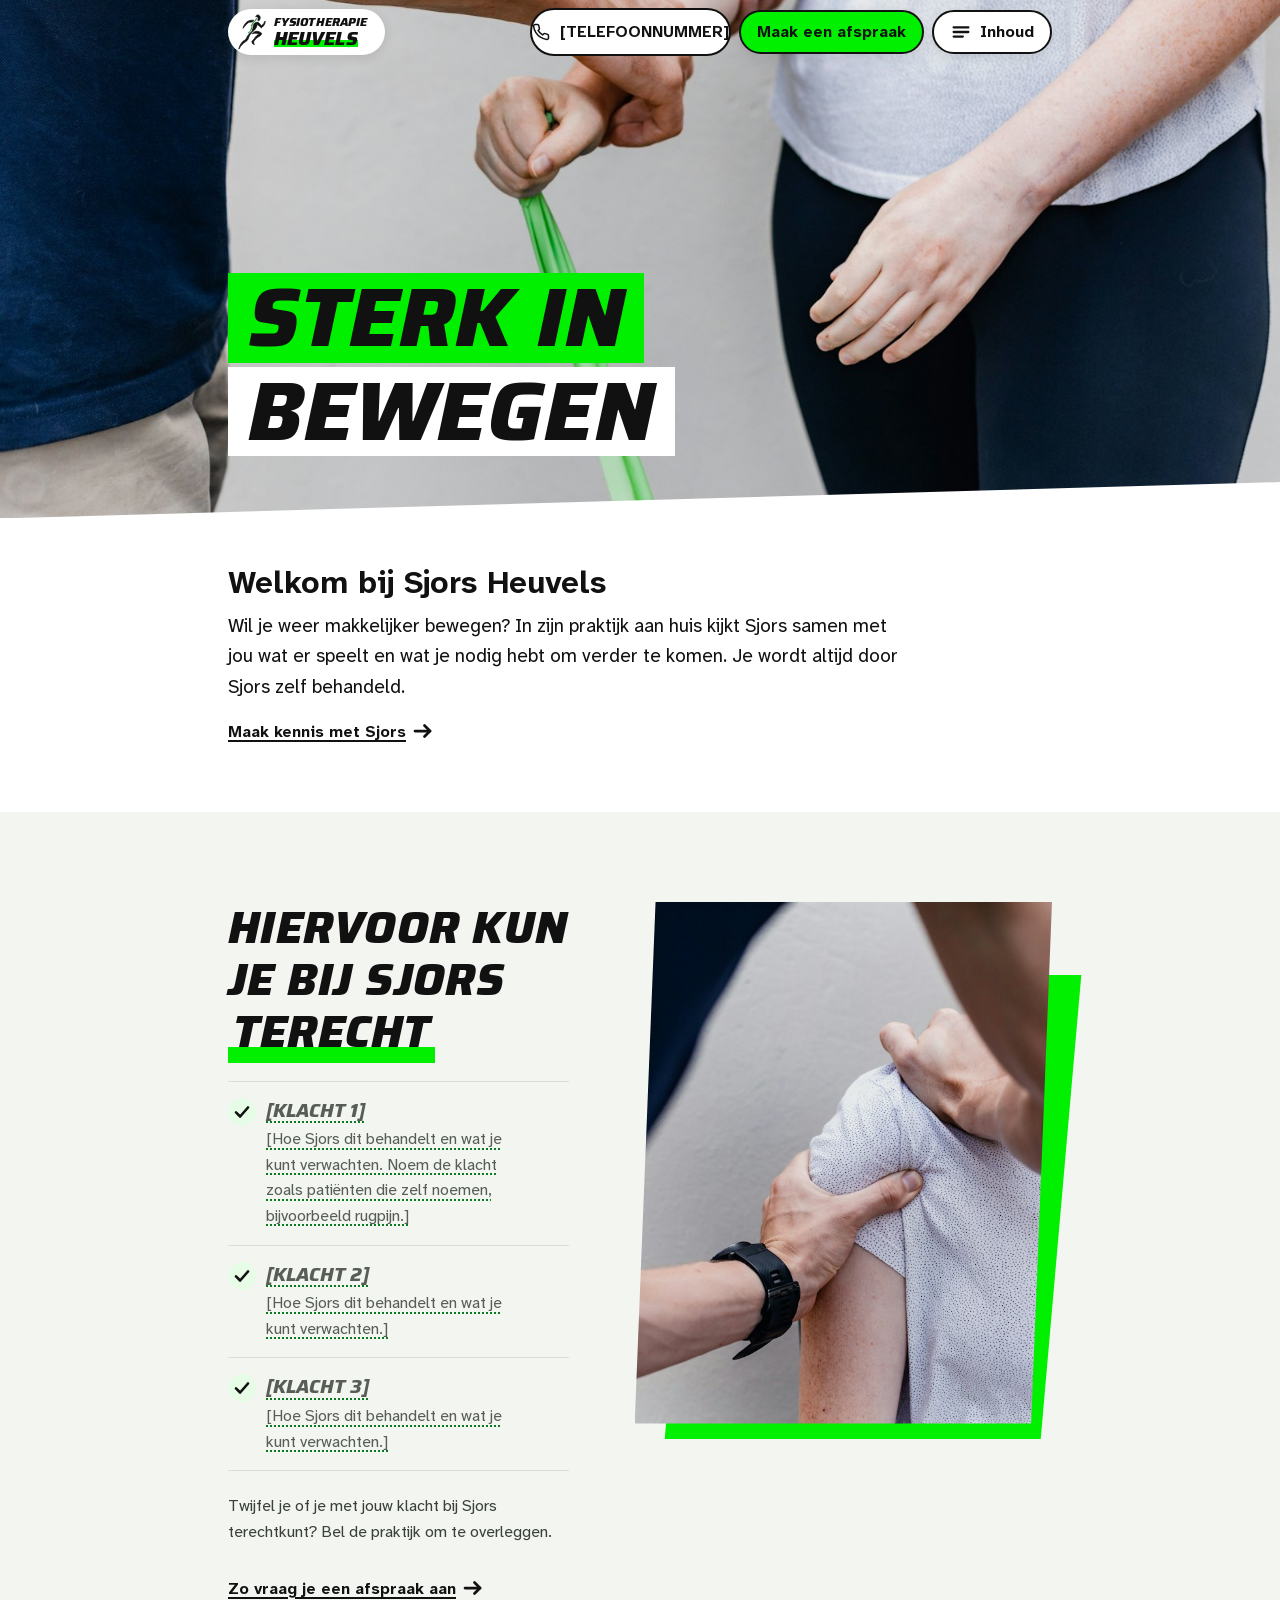
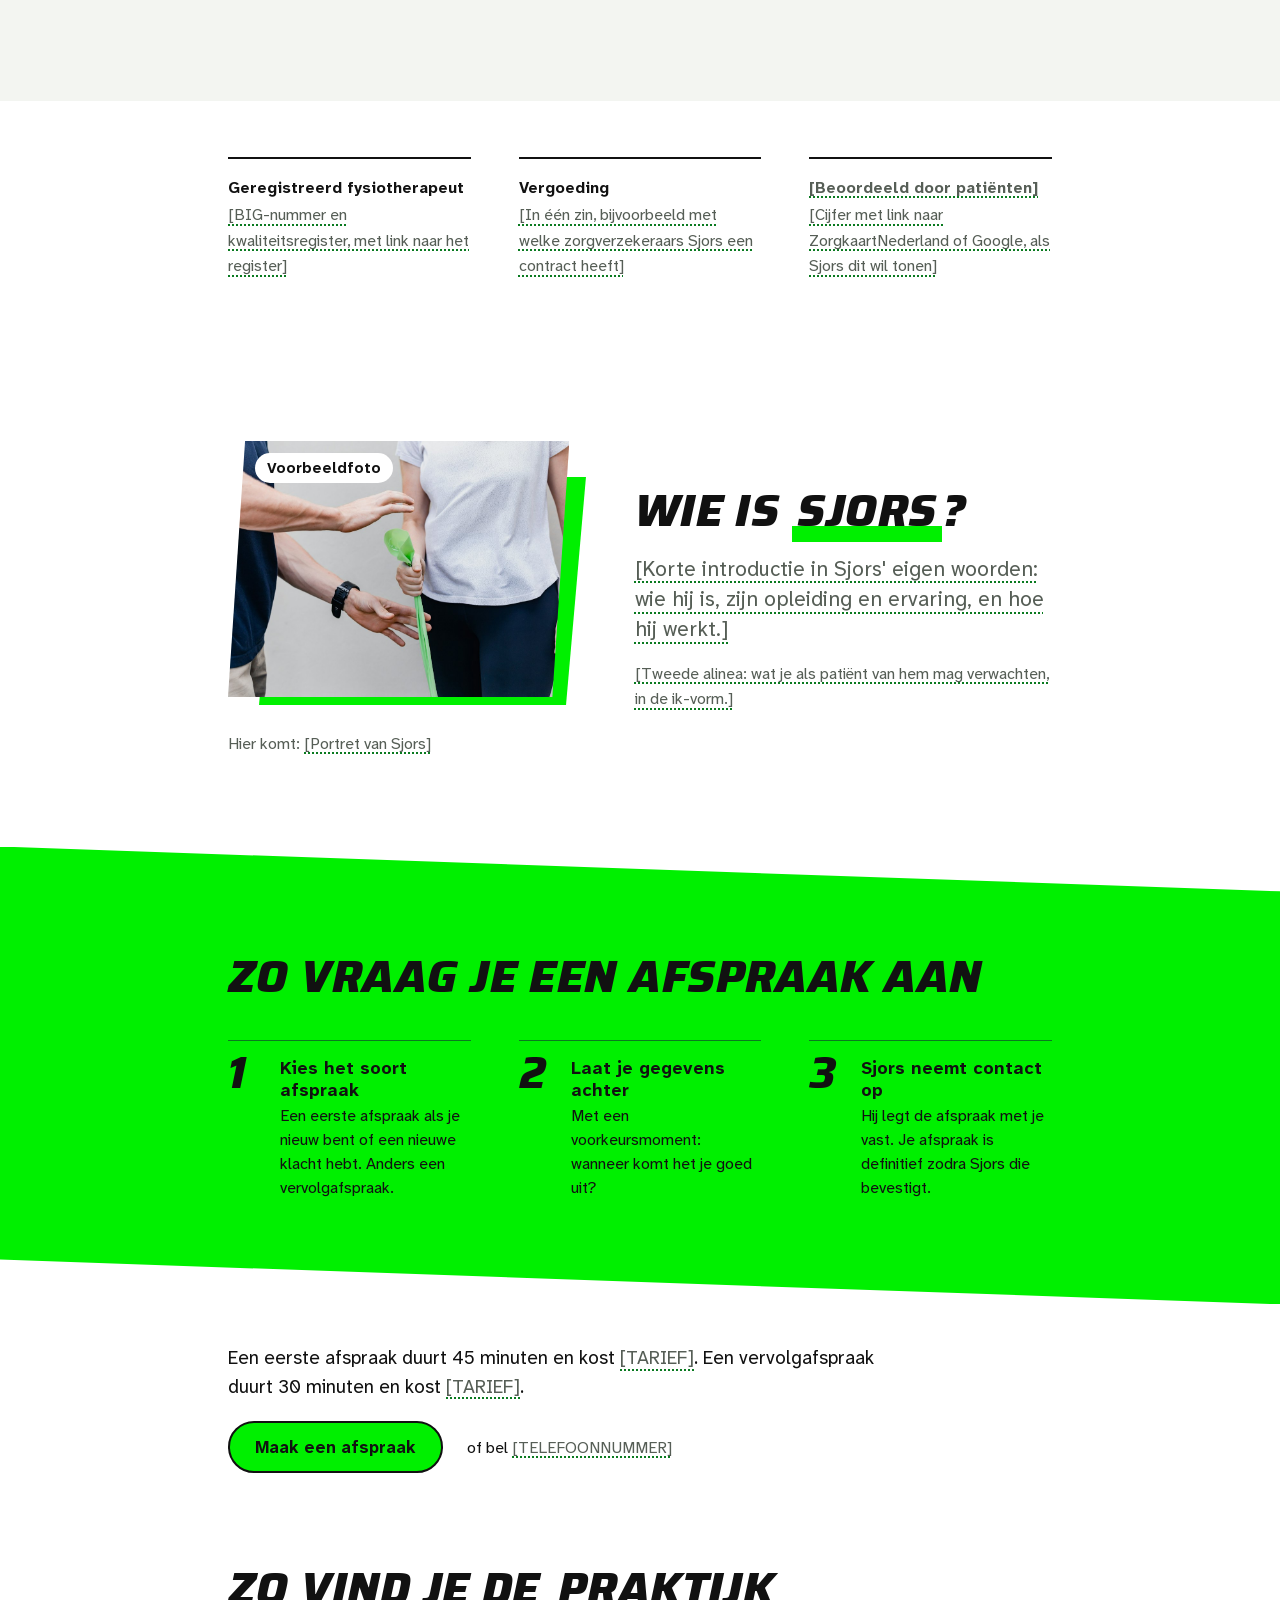
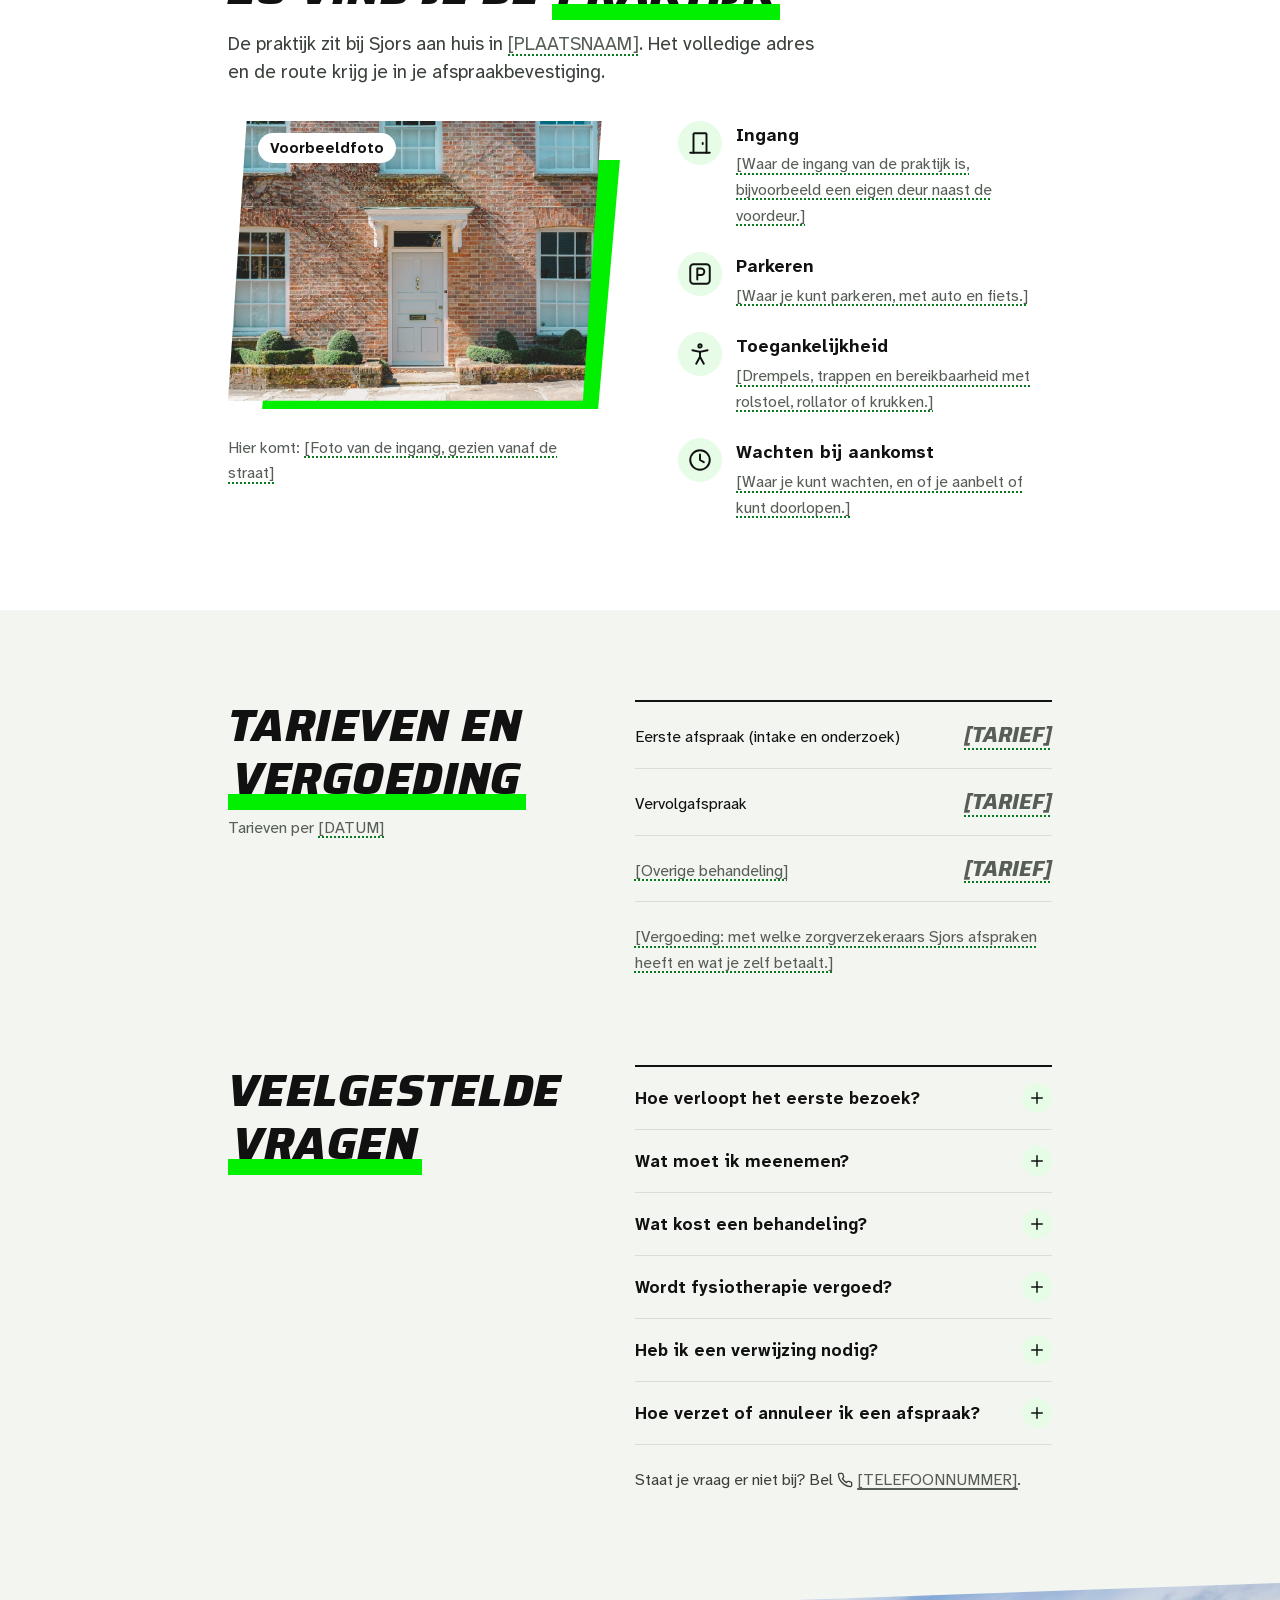
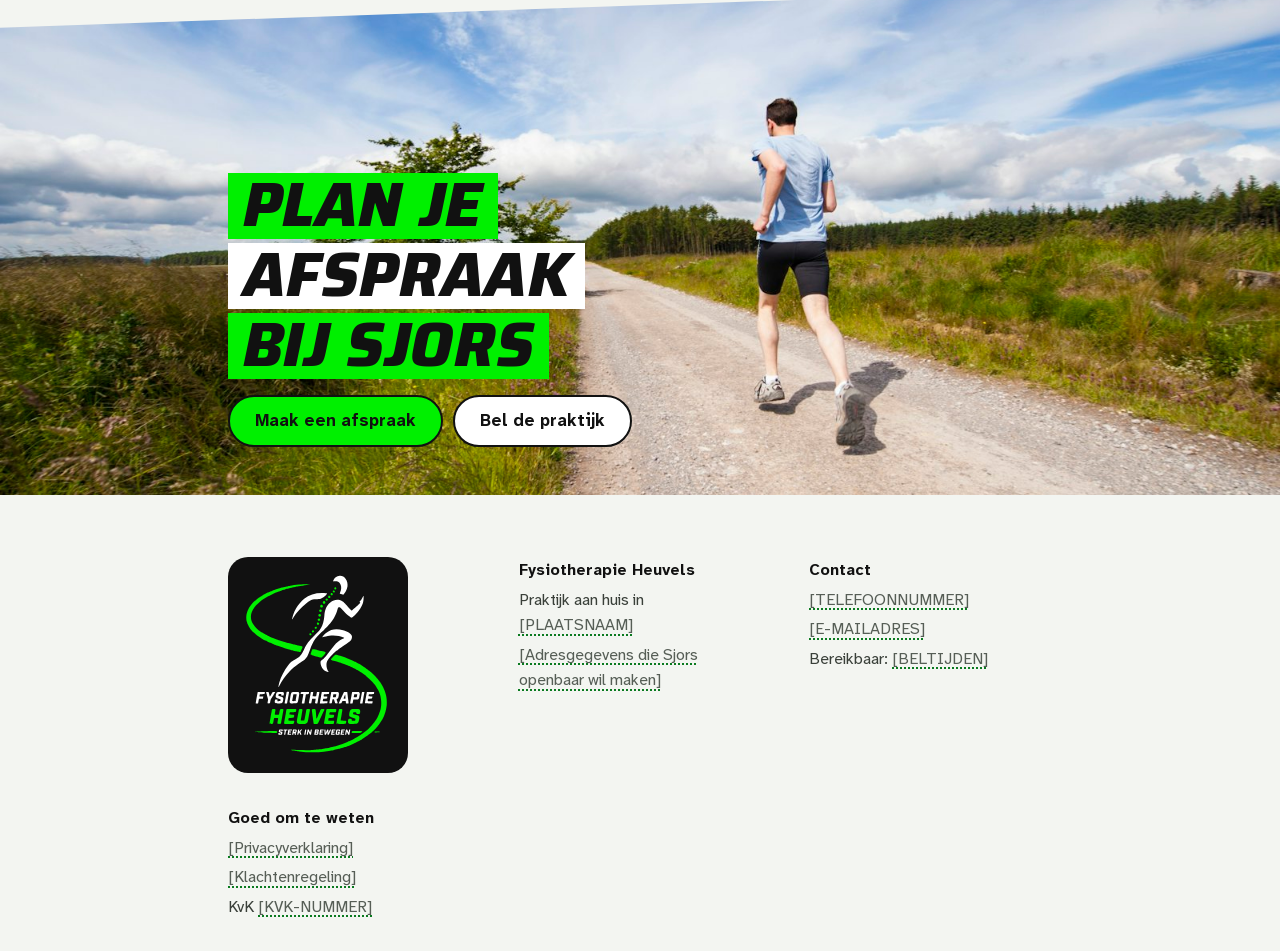
==== commit 2e27c221: "Publiceer de compactere homepage met mobiele footer" ====
--- a/index.html
+++ b/index.html
@@ -7,8 +7,8 @@
   <meta http-equiv="Content-Security-Policy" content="default-src 'self'; style-src 'self' 'unsafe-inline'; form-action 'none'; base-uri 'none'">
   <title>Fysiotherapie Heuvels · Concept</title>
   <link rel="icon" href="./logo/beeldmerk-klein.svg" type="image/svg+xml">
-  <link rel="stylesheet" href="./site.css">
-  <script src="./demo.js" defer></script>
+  <link rel="stylesheet" href="./site.css?v=a9ecc0df7875">
+  <script src="./demo.js?v=6bebfb1b58e0" defer></script>
 </head>
-<body><div id="top"><header class="kop"><div class="binnen"><a href="#top" class="logo" aria-label="Fysiotherapie Heuvels, naar boven"><img src="./logo/beeldmerk-klein.svg" alt="" width="33" height="42"><span class="merk">Fysiotherapie<b>Heuvels</b></span></a><div class="kop-acties"><span class="knop-lijn kop-bel"><svg fill="none" stroke="currentColor" stroke-linecap="round" stroke-linejoin="round" aria-hidden="true" width="18" height="18" viewBox="0 0 24 24" stroke-width="2"><path d="M22 16.92v3a2 2 0 0 1-2.18 2 19.8 19.8 0 0 1-8.63-3.07 19.5 19.5 0 0 1-6-6 19.8 19.8 0 0 1-3.07-8.67A2 2 0 0 1 4.11 2h3a2 2 0 0 1 2 1.72c.13.96.36 1.9.7 2.81a2 2 0 0 1-.45 2.11L8.09 9.91a16 16 0 0 0 6 6l1.27-1.27a2 2 0 0 1 2.11-.45c.91.34 1.85.57 2.81.7A2 2 0 0 1 22 16.92z"></path></svg><span class="tel-lang">[TELEFOONNUMMER]</span><span class="tel-kort">Bel</span></span><a class="knop breed" href="./afspraak.html">Maak een afspraak</a><details class="inhoud" aria-label="Op deze pagina"><summary><svg fill="none" stroke="currentColor" stroke-linecap="round" stroke-linejoin="round" aria-hidden="true" width="22" height="22" viewBox="0 0 24 24" stroke-width="2.5"><path d="M4 7 H20"></path><path d="M4 12 H20"></path><path d="M4 17 H14"></path></svg>Inhoud</summary><ul class="inhoud-lijst"><li><a href="#behandelingen"><span class="stip" aria-hidden="true"></span><span>Kan ik bij Sjors terecht?</span></a></li><li><a href="#over"><span class="stip" aria-hidden="true"></span><span>Wie is Sjors?</span></a></li><li><a href="#afspraak"><span class="stip" aria-hidden="true"></span><span>Zo vraag je een afspraak aan</span></a></li><li><a href="#praktijk"><span class="stip" aria-hidden="true"></span><span>Waar is de praktijk?</span></a></li><li><a href="#tarieven"><span class="stip" aria-hidden="true"></span><span>Wat kost het?</span></a></li><li><a href="#vragen"><span class="stip" aria-hidden="true"></span><span>Veelgestelde vragen</span></a></li></ul></details></div></div></header><main><section class="hero" aria-labelledby="kop-hero"><div class="hero-beeld"><img src="./fotos/elastiek.jpg" alt="" width="1600" height="1067" fetchpriority="high"><div class="binnen"><h1 id="kop-hero" class="labels"><span class="sr-only">Fysiotherapie Heuvels: </span><span class="l">Sterk in</span><span class="l w">bewegen</span></h1></div></div><div class="hero-onder"><div class="binnen"><p class="hero-inleiding">Een praktijk aan huis in <span class="invul">[PLAATSNAAM]</span>, waar <strong>Sjors je altijd zelf behandelt</strong>.</p><div class="hero-kaart"><p class="kies-vraag merk" id="kies-soort">Wat voor afspraak wil je maken?</p><ul class="kies" aria-labelledby="kies-soort"><li><a href="./afspraak.html?soort=eerste"><span><strong>Eerste afspraak</strong><span>Je bent nieuw bij Sjors of komt met een nieuwe klacht.</span></span><span class="pijl" aria-hidden="true"><svg fill="none" stroke="currentColor" stroke-linecap="round" stroke-linejoin="round" aria-hidden="true" width="24" height="24" viewBox="0 0 24 24" stroke-width="2.75"><path d="M4 12 H19"></path><path d="M13.5 6.5 L19 12 L13.5 17.5"></path></svg></span></a></li><li><a href="./afspraak.html?soort=vervolg"><span><strong>Vervolgafspraak</strong><span>Je bent al bij Sjors in behandeling.</span></span><span class="pijl" aria-hidden="true"><svg fill="none" stroke="currentColor" stroke-linecap="round" stroke-linejoin="round" aria-hidden="true" width="24" height="24" viewBox="0 0 24 24" stroke-width="2.75"><path d="M4 12 H19"></path><path d="M13.5 6.5 L19 12 L13.5 17.5"></path></svg></span></a></li></ul></div><a class="volgende hero-link" href="#behandelingen"><span class="tekst">Kan ik bij Sjors </span><span class="nowrap"><span class="tekst">terecht?</span>&nbsp;<svg fill="none" stroke="currentColor" stroke-linecap="round" stroke-linejoin="round" aria-hidden="true" width="24" height="24" viewBox="0 0 24 24" stroke-width="2.75"><path d="M4 12 H19"></path><path d="M13.5 6.5 L19 12 L13.5 17.5"></path></svg></span></a><div class="strook" aria-hidden="true"><img src="./fotos/sprint.jpg" alt="" width="1400" height="933" loading="lazy"><img src="./fotos/rug.jpg" alt="" width="1200" height="800" loading="lazy"><img src="./fotos/wandelen.jpg" alt="" width="1200" height="800" loading="lazy"><img src="./fotos/halters.jpg" alt="" width="1200" height="800" loading="lazy"></div><div class="hero-bel-blok"><p class="hero-bel">Liever eerst overleggen? <span class="">Bel <span class="invul">[TELEFOONNUMMER]</span></span></p><p class="hero-tijden">Telefonisch bereikbaar: <span class="invul">[BELTIJDEN]</span></p></div></div></div></section><section id="behandelingen" class="behandelingen sectie mist" aria-labelledby="kop-behandelingen"><div class="binnen twee-kolom"><div class="tekstkolom"><h2 id="kop-behandelingen" class="kop-sectie">Hiervoor kun je bij Sjors <em>terecht</em></h2><ul class="klachten"><li><span class="vink" aria-hidden="true"><svg fill="none" stroke="currentColor" stroke-linecap="round" stroke-linejoin="round" aria-hidden="true" width="18" height="18" viewBox="0 0 24 24" stroke-width="3.5"><path d="M4 12.5 L9.5 18 L20 6"></path></svg></span><h3><span class="invul">[Klacht 1]</span></h3><p><span class="invul">[Hoe Sjors dit behandelt en wat je kunt verwachten. Noem de klacht zoals patiënten die zelf noemen, bijvoorbeeld rugpijn.]</span></p></li><li><span class="vink" aria-hidden="true"><svg fill="none" stroke="currentColor" stroke-linecap="round" stroke-linejoin="round" aria-hidden="true" width="18" height="18" viewBox="0 0 24 24" stroke-width="3.5"><path d="M4 12.5 L9.5 18 L20 6"></path></svg></span><h3><span class="invul">[Klacht 2]</span></h3><p><span class="invul">[Hoe Sjors dit behandelt en wat je kunt verwachten.]</span></p></li><li><span class="vink" aria-hidden="true"><svg fill="none" stroke="currentColor" stroke-linecap="round" stroke-linejoin="round" aria-hidden="true" width="18" height="18" viewBox="0 0 24 24" stroke-width="3.5"><path d="M4 12.5 L9.5 18 L20 6"></path></svg></span><h3><span class="invul">[Klacht 3]</span></h3><p><span class="invul">[Hoe Sjors dit behandelt en wat je kunt verwachten.]</span></p></li></ul><p class="zacht">Twijfel je of je met jouw klacht bij Sjors terechtkunt? <span class="">Bel de praktijk</span> om te overleggen.</p><a class="volgende" href="#afspraak"><span class="tekst">Zo vraag je een afspraak </span><span class="nowrap"><span class="tekst">aan</span>&nbsp;<svg fill="none" stroke="currentColor" stroke-linecap="round" stroke-linejoin="round" aria-hidden="true" width="24" height="24" viewBox="0 0 24 24" stroke-width="2.75"><path d="M4 12 H19"></path><path d="M13.5 6.5 L19 12 L13.5 17.5"></path></svg></span></a></div><figure class="fotokader"><div class="beeld"><img src="./fotos/schouder.jpg" alt="Een behandelaar onderzoekt de schouder van een patiënt" width="1200" height="800" loading="lazy"></div></figure></div></section><section class="feiten" aria-label="In het kort"><dl class="binnen"><div><dt>Geregistreerd fysiotherapeut</dt><dd><span class="invul">[BIG-nummer en kwaliteitsregister, met link naar het register]</span></dd></div><div><dt>Vergoeding</dt><dd><span class="invul">[In één zin, bijvoorbeeld met welke zorgverzekeraars Sjors een contract heeft]</span></dd></div><div><dt><span class="invul">[Beoordeeld door patiënten]</span></dt><dd><span class="invul">[Cijfer met link naar ZorgkaartNederland of Google, als Sjors dit wil tonen]</span></dd></div></dl></section><section id="over" class="over sectie" aria-labelledby="kop-over"><div class="binnen twee-kolom"><figure class="fotokader"><div class="beeld"><img src="./fotos/elastiek-hand.jpg" alt="Voorbeeldfoto: een behandelaar begeleidt een oefening met een groen elastiek" width="1200" height="800" loading="lazy"><span class="voorbeeld">Voorbeeldfoto</span></div><figcaption>Hier komt: <span class="invul">[Portret van Sjors]</span></figcaption></figure><div class="over-tekst"><h2 id="kop-over" class="kop-sectie">Wie is <em>Sjors</em>?</h2><p class="over-intro"><span class="invul">[Korte introductie in Sjors' eigen woorden: wie hij is, zijn opleiding en ervaring, en hoe hij werkt.]</span></p><p class="zacht"><span class="invul">[Tweede alinea: wat je als patiënt van hem mag verwachten, in de ik-vorm.]</span></p></div></div></section><section id="afspraak" class="afspraak-sectie" aria-labelledby="kop-afspraak"><div class="afspraak-stappen groen"><div class="binnen"><h2 id="kop-afspraak" class="kop-sectie">Zo vraag je een afspraak aan</h2><ol class="stappen"><li><span class="cijfer" aria-hidden="true">1</span><h3>Kies het soort afspraak</h3><p>Een eerste afspraak als je nieuw bent of een nieuwe klacht hebt. Anders een vervolgafspraak.</p></li><li><span class="cijfer" aria-hidden="true">2</span><h3>Laat je gegevens achter</h3><p>Met een voorkeursmoment: wanneer komt het je goed uit?</p></li><li><span class="cijfer" aria-hidden="true">3</span><h3>Sjors neemt contact op</h3><p>Hij legt de afspraak met je vast. Je afspraak is definitief zodra Sjors die bevestigt.</p></li></ol></div></div><div class="binnen band-onder"><p>Een eerste afspraak duurt <!-- -->45<!-- --> minuten en kost <span class="invul">[TARIEF]</span>. Een vervolgafspraak duurt <!-- -->30<!-- --> minuten en kost <span class="invul">[TARIEF]</span>.</p><div class="band-actie"><a class="knop knop-groot" href="./afspraak.html">Maak een afspraak</a><p>of bel <span class=""><span class="invul">[TELEFOONNUMMER]</span></span></p></div></div></section><section id="praktijk" class="praktijk sectie" aria-labelledby="kop-praktijk"><div class="binnen"><div class="praktijk-kop"><h2 id="kop-praktijk" class="kop-sectie">Zo vind je de <em>praktijk</em></h2><p class="zacht">De praktijk zit bij Sjors aan huis in <span class="invul">[PLAATSNAAM]</span>. Het volledige adres en de route krijg je in je afspraakbevestiging.</p></div><div class="praktijk-inhoud"><figure class="fotokader"><div class="beeld"><img src="./fotos/ingang.jpg" alt="Voorbeeldfoto: de voordeur van een bakstenen huis" width="1200" height="809" loading="lazy"><span class="voorbeeld">Voorbeeldfoto</span></div><figcaption>Hier komt: <span class="invul">[Foto van de ingang, gezien vanaf de straat]</span></figcaption></figure><dl class="punten"><div><span class="icoon" aria-hidden="true"><svg fill="none" stroke="currentColor" stroke-linecap="round" stroke-linejoin="round" aria-hidden="true" width="26" height="26" viewBox="0 0 24 24" stroke-width="1.8"><path d="M6 21V4a1 1 0 0 1 1-1h10a1 1 0 0 1 1 1v17"></path><line x1="3" y1="21" x2="21" y2="21"></line><line x1="14.5" y1="12" x2="14.5" y2="13"></line></svg></span><div><dt>Ingang</dt><dd><span class="invul">[Waar de ingang van de praktijk is, bijvoorbeeld een eigen deur naast de voordeur.]</span></dd></div></div><div><span class="icoon" aria-hidden="true"><svg fill="none" stroke="currentColor" stroke-linecap="round" stroke-linejoin="round" aria-hidden="true" width="26" height="26" viewBox="0 0 24 24" stroke-width="1.8"><rect x="3" y="3" width="18" height="18" rx="3"></rect><path d="M9.5 17V7h3.5a3 3 0 0 1 0 6H9.5"></path></svg></span><div><dt>Parkeren</dt><dd><span class="invul">[Waar je kunt parkeren, met auto en fiets.]</span></dd></div></div><div><span class="icoon" aria-hidden="true"><svg fill="none" stroke="currentColor" stroke-linecap="round" stroke-linejoin="round" aria-hidden="true" width="26" height="26" viewBox="0 0 24 24" stroke-width="1.8"><circle cx="12" cy="4.5" r="1.5"></circle><path d="M5 8.5l7 1.5 7-1.5"></path><path d="M12 10v4.5"></path><path d="M8.5 21l3.5-6.5 3.5 6.5"></path></svg></span><div><dt>Toegankelijkheid</dt><dd><span class="invul">[Drempels, trappen en bereikbaarheid met rolstoel, rollator of krukken.]</span></dd></div></div><div><span class="icoon" aria-hidden="true"><svg fill="none" stroke="currentColor" stroke-linecap="round" stroke-linejoin="round" aria-hidden="true" width="26" height="26" viewBox="0 0 24 24" stroke-width="1.8"><circle cx="12" cy="12" r="9"></circle><polyline points="12 7 12 12 15.5 14"></polyline></svg></span><div><dt>Wachten bij aankomst</dt><dd><span class="invul">[Waar je kunt wachten, en of je aanbelt of kunt doorlopen.]</span></dd></div></div></dl></div></div></section><div class="mist"><section id="tarieven" class="tarieven sectie" aria-labelledby="kop-tarieven"><div class="binnen twee-kolom"><div><h2 id="kop-tarieven" class="kop-sectie">Tarieven en <em>vergoeding</em></h2><p class="gedempt">Tarieven per <span class="invul">[DATUM]</span></p></div><div><dl class="tarieflijst"><div><dt>Eerste afspraak (intake en onderzoek)</dt><dd><span class="invul">[TARIEF]</span></dd></div><div><dt>Vervolgafspraak</dt><dd><span class="invul">[TARIEF]</span></dd></div><div><dt><span class="invul">[Overige behandeling]</span></dt><dd><span class="invul">[TARIEF]</span></dd></div></dl><p class="zacht"><span class="invul">[Vergoeding: met welke zorgverzekeraars Sjors afspraken heeft en wat je zelf betaalt.]</span></p></div></div></section><section id="vragen" class="vragen sectie" aria-labelledby="kop-vragen"><div class="binnen twee-kolom"><h2 id="kop-vragen" class="kop-sectie">Veel­gestelde <em>vragen</em></h2><div><div class="vragenlijst"><details><summary><span>Hoe verloopt het eerste bezoek?</span><svg fill="none" stroke="currentColor" stroke-linecap="round" stroke-linejoin="round" aria-hidden="true" width="22" height="22" viewBox="0 0 24 24" stroke-width="2"><line x1="5" y1="12" x2="19" y2="12"></line><line class="plus-v" x1="12" y1="5" x2="12" y2="19"></line></svg></summary><p><span class="invul">[Wat er gebeurt tijdens de eerste afspraak en hoe lang die duurt.]</span> De intakevragen vul je vooraf in via de beveiligde zorgomgeving van de praktijk. Daarvoor krijg je een aparte uitnodiging.</p></details><details><summary><span>Wat moet ik meenemen?</span><svg fill="none" stroke="currentColor" stroke-linecap="round" stroke-linejoin="round" aria-hidden="true" width="22" height="22" viewBox="0 0 24 24" stroke-width="2"><line x1="5" y1="12" x2="19" y2="12"></line><line class="plus-v" x1="12" y1="5" x2="12" y2="19"></line></svg></summary><p><span class="invul">[Wat je meeneemt, bijvoorbeeld een identiteitsbewijs, een eventuele verwijsbrief en kleding waarin je makkelijk beweegt.]</span></p></details><details><summary><span>Wat kost een behandeling?</span><svg fill="none" stroke="currentColor" stroke-linecap="round" stroke-linejoin="round" aria-hidden="true" width="22" height="22" viewBox="0 0 24 24" stroke-width="2"><line x1="5" y1="12" x2="19" y2="12"></line><line class="plus-v" x1="12" y1="5" x2="12" y2="19"></line></svg></summary><p>De actuele prijzen staan bij <a href="#tarieven">Tarieven en vergoeding</a>. <span class="invul">[Eventuele toelichting, bijvoorbeeld hoe je betaalt.]</span></p></details><details><summary><span>Wordt fysiotherapie vergoed?</span><svg fill="none" stroke="currentColor" stroke-linecap="round" stroke-linejoin="round" aria-hidden="true" width="22" height="22" viewBox="0 0 24 24" stroke-width="2"><line x1="5" y1="12" x2="19" y2="12"></line><line class="plus-v" x1="12" y1="5" x2="12" y2="19"></line></svg></summary><p><span class="invul">[Hoe vergoeding bij deze praktijk werkt en waar je je eigen polis kunt nakijken.]</span></p></details><details><summary><span>Heb ik een verwijzing nodig?</span><svg fill="none" stroke="currentColor" stroke-linecap="round" stroke-linejoin="round" aria-hidden="true" width="22" height="22" viewBox="0 0 24 24" stroke-width="2"><line x1="5" y1="12" x2="19" y2="12"></line><line class="plus-v" x1="12" y1="5" x2="12" y2="19"></line></svg></summary><p><span class="invul">[Of je zonder verwijzing van de huisarts terechtkunt, en wanneer een verwijzing wel nodig is.]</span></p></details><details><summary><span>Hoe verzet of annuleer ik een afspraak?</span><svg fill="none" stroke="currentColor" stroke-linecap="round" stroke-linejoin="round" aria-hidden="true" width="22" height="22" viewBox="0 0 24 24" stroke-width="2"><line x1="5" y1="12" x2="19" y2="12"></line><line class="plus-v" x1="12" y1="5" x2="12" y2="19"></line></svg></summary><p>Via de link in je bevestigingsmail kun je zelf verzetten of annuleren, tot <span class="invul">[TERMIJN]</span> voor de afspraak. Daarna bel je de praktijk. <!-- --><span class="invul">[Wat er gebeurt als je te laat annuleert.]</span></p></details></div><p class="zacht">Staat je vraag er niet bij? Bel<!-- --> <span class="met-icoon"><svg fill="none" stroke="currentColor" stroke-linecap="round" stroke-linejoin="round" aria-hidden="true" width="16" height="16" viewBox="0 0 24 24" stroke-width="2"><path d="M22 16.92v3a2 2 0 0 1-2.18 2 19.8 19.8 0 0 1-8.63-3.07 19.5 19.5 0 0 1-6-6 19.8 19.8 0 0 1-3.07-8.67A2 2 0 0 1 4.11 2h3a2 2 0 0 1 2 1.72c.13.96.36 1.9.7 2.81a2 2 0 0 1-.45 2.11L8.09 9.91a16 16 0 0 0 6 6l1.27-1.27a2 2 0 0 1 2.11-.45c.91.34 1.85.57 2.81.7A2 2 0 0 1 22 16.92z"></path></svg><span><span class="invul">[TELEFOONNUMMER]</span></span></span>.</p></div></div></section></div></main><footer class="footer"><div class="slot"><img src="./fotos/renner.jpg" alt="" width="1600" height="1065" loading="lazy"><div class="binnen"><p class="labels"><span class="l">Plan je</span><span class="l w">afspraak</span><span class="l">bij Sjors</span></p><div class="footer-knoppen"><a class="knop knop-groot" href="./afspraak.html">Maak een afspraak</a><span class="knop-lijn knop-groot">Bel de praktijk</span></div></div></div><div class="footer-gegevens mist"><div class="binnen"><div class="tegel"><img src="./logo/logo.svg" alt="Fysiotherapie Heuvels, sterk in bewegen" width="174" height="216" loading="lazy"></div><div class="kolom"><p>Fysiotherapie Heuvels</p><p>Praktijk aan huis in <span class="invul">[PLAATSNAAM]</span></p><p><span class="invul">[Adresgegevens die Sjors openbaar wil maken]</span></p></div><div class="kolom"><p>Contact</p><span class=""><span class="invul">[TELEFOONNUMMER]</span></span><span class=""><span class="invul">[E-MAILADRES]</span></span><p>Bereikbaar: <span class="invul">[BELTIJDEN]</span></p></div><div class="kolom"><p>Goed om te weten</p><span class=""><span class="invul">[Privacyverklaring]</span></span><span class=""><span class="invul">[Klachtenregeling]</span></span><p>KvK <span class="invul">[KVK-NUMMER]</span></p></div></div></div></footer><div class="onderbalk"><a class="knop" href="./afspraak.html">Maak een afspraak</a><span class="knop-lijn"><svg fill="none" stroke="currentColor" stroke-linecap="round" stroke-linejoin="round" aria-hidden="true" width="18" height="18" viewBox="0 0 24 24" stroke-width="2"><path d="M22 16.92v3a2 2 0 0 1-2.18 2 19.8 19.8 0 0 1-8.63-3.07 19.5 19.5 0 0 1-6-6 19.8 19.8 0 0 1-3.07-8.67A2 2 0 0 1 4.11 2h3a2 2 0 0 1 2 1.72c.13.96.36 1.9.7 2.81a2 2 0 0 1-.45 2.11L8.09 9.91a16 16 0 0 0 6 6l1.27-1.27a2 2 0 0 1 2.11-.45c.91.34 1.85.57 2.81.7A2 2 0 0 1 22 16.92z"></path></svg><span>Bel</span></span></div></div></body>
+<body><div id="top"><header class="kop"><div class="binnen"><a href="#top" class="logo" aria-label="Fysiotherapie Heuvels, naar boven"><img src="./logo/beeldmerk-klein.svg" alt="" width="33" height="42"><span class="merk">Fysiotherapie<b>Heuvels</b></span></a><div class="kop-acties"><span class="knop-lijn kop-bel"><svg fill="none" stroke="currentColor" stroke-linecap="round" stroke-linejoin="round" aria-hidden="true" width="18" height="18" viewBox="0 0 24 24" stroke-width="2"><path d="M22 16.92v3a2 2 0 0 1-2.18 2 19.8 19.8 0 0 1-8.63-3.07 19.5 19.5 0 0 1-6-6 19.8 19.8 0 0 1-3.07-8.67A2 2 0 0 1 4.11 2h3a2 2 0 0 1 2 1.72c.13.96.36 1.9.7 2.81a2 2 0 0 1-.45 2.11L8.09 9.91a16 16 0 0 0 6 6l1.27-1.27a2 2 0 0 1 2.11-.45c.91.34 1.85.57 2.81.7A2 2 0 0 1 22 16.92z"></path></svg><span class="tel-lang">[TELEFOONNUMMER]</span><span class="tel-kort">Bel</span></span><a class="knop breed" href="./afspraak.html">Maak een afspraak</a><details class="inhoud" aria-label="Op deze pagina"><summary><svg fill="none" stroke="currentColor" stroke-linecap="round" stroke-linejoin="round" aria-hidden="true" width="22" height="22" viewBox="0 0 24 24" stroke-width="2.5"><path d="M4 7 H20"></path><path d="M4 12 H20"></path><path d="M4 17 H14"></path></svg>Inhoud</summary><ul class="inhoud-lijst"><li><a href="#behandelingen"><span class="stip" aria-hidden="true"></span><span>Kan ik bij Sjors terecht?</span></a></li><li><a href="#over"><span class="stip" aria-hidden="true"></span><span>Wie is Sjors?</span></a></li><li><a href="#afspraak"><span class="stip" aria-hidden="true"></span><span>Zo vraag je een afspraak aan</span></a></li><li><a href="#praktijk"><span class="stip" aria-hidden="true"></span><span>Waar is de praktijk?</span></a></li><li><a href="#tarieven"><span class="stip" aria-hidden="true"></span><span>Wat kost het?</span></a></li><li><a href="#vragen"><span class="stip" aria-hidden="true"></span><span>Veelgestelde vragen</span></a></li></ul></details></div></div></header><main><section class="hero" aria-labelledby="kop-hero"><div class="hero-beeld"><img src="./fotos/elastiek.jpg" alt="" width="1600" height="1067" fetchpriority="high"><div class="binnen"><h1 id="kop-hero" class="labels"><span class="sr-only">Fysiotherapie Heuvels: </span><span class="l">Sterk in</span><span class="l w">bewegen</span></h1></div></div><div class="hero-onder"><div class="binnen"><div class="hero-intro"><h2>Welkom bij Sjors Heuvels</h2><p>Wil je weer makkelijker bewegen? In zijn praktijk aan huis kijkt Sjors samen met jou wat er speelt en wat je nodig hebt om verder te komen. Je wordt altijd door Sjors zelf behandeld.</p><a class="volgende" href="#over"><span class="tekst">Maak kennis met Sjors</span> <svg fill="none" stroke="currentColor" stroke-linecap="round" stroke-linejoin="round" aria-hidden="true" width="24" height="24" viewBox="0 0 24 24" stroke-width="2.75"><path d="M4 12 H19"></path><path d="M13.5 6.5 L19 12 L13.5 17.5"></path></svg></a></div></div></div></section><section id="behandelingen" class="behandelingen sectie mist" aria-labelledby="kop-behandelingen"><div class="binnen twee-kolom"><div class="tekstkolom"><h2 id="kop-behandelingen" class="kop-sectie">Hiervoor kun je bij Sjors <em>terecht</em></h2><ul class="klachten"><li><span class="vink" aria-hidden="true"><svg fill="none" stroke="currentColor" stroke-linecap="round" stroke-linejoin="round" aria-hidden="true" width="18" height="18" viewBox="0 0 24 24" stroke-width="3.5"><path d="M4 12.5 L9.5 18 L20 6"></path></svg></span><h3><span class="invul">[Klacht 1]</span></h3><p><span class="invul">[Hoe Sjors dit behandelt en wat je kunt verwachten. Noem de klacht zoals patiënten die zelf noemen, bijvoorbeeld rugpijn.]</span></p></li><li><span class="vink" aria-hidden="true"><svg fill="none" stroke="currentColor" stroke-linecap="round" stroke-linejoin="round" aria-hidden="true" width="18" height="18" viewBox="0 0 24 24" stroke-width="3.5"><path d="M4 12.5 L9.5 18 L20 6"></path></svg></span><h3><span class="invul">[Klacht 2]</span></h3><p><span class="invul">[Hoe Sjors dit behandelt en wat je kunt verwachten.]</span></p></li><li><span class="vink" aria-hidden="true"><svg fill="none" stroke="currentColor" stroke-linecap="round" stroke-linejoin="round" aria-hidden="true" width="18" height="18" viewBox="0 0 24 24" stroke-width="3.5"><path d="M4 12.5 L9.5 18 L20 6"></path></svg></span><h3><span class="invul">[Klacht 3]</span></h3><p><span class="invul">[Hoe Sjors dit behandelt en wat je kunt verwachten.]</span></p></li></ul><p class="zacht">Twijfel je of je met jouw klacht bij Sjors terechtkunt? <span class="">Bel de praktijk</span> om te overleggen.</p><a class="volgende" href="#afspraak"><span class="tekst">Zo vraag je een afspraak </span><span class="nowrap"><span class="tekst">aan</span>&nbsp;<svg fill="none" stroke="currentColor" stroke-linecap="round" stroke-linejoin="round" aria-hidden="true" width="24" height="24" viewBox="0 0 24 24" stroke-width="2.75"><path d="M4 12 H19"></path><path d="M13.5 6.5 L19 12 L13.5 17.5"></path></svg></span></a></div><figure class="fotokader"><div class="beeld"><img src="./fotos/schouder.jpg" alt="Een behandelaar onderzoekt de schouder van een patiënt" width="1200" height="800" loading="lazy"></div></figure></div></section><section class="feiten" aria-label="In het kort"><dl class="binnen"><div><dt>Geregistreerd fysiotherapeut</dt><dd><span class="invul">[BIG-nummer en kwaliteitsregister, met link naar het register]</span></dd></div><div><dt>Vergoeding</dt><dd><span class="invul">[In één zin, bijvoorbeeld met welke zorgverzekeraars Sjors een contract heeft]</span></dd></div><div><dt><span class="invul">[Beoordeeld door patiënten]</span></dt><dd><span class="invul">[Cijfer met link naar ZorgkaartNederland of Google, als Sjors dit wil tonen]</span></dd></div></dl></section><section id="over" class="over sectie" aria-labelledby="kop-over"><div class="binnen twee-kolom"><figure class="fotokader"><div class="beeld"><img src="./fotos/elastiek-hand.jpg" alt="Voorbeeldfoto: een behandelaar begeleidt een oefening met een groen elastiek" width="1200" height="800" loading="lazy"><span class="voorbeeld">Voorbeeldfoto</span></div><figcaption>Hier komt: <span class="invul">[Portret van Sjors]</span></figcaption></figure><div class="over-tekst"><h2 id="kop-over" class="kop-sectie">Wie is <em>Sjors</em>?</h2><p class="over-intro"><span class="invul">[Korte introductie in Sjors' eigen woorden: wie hij is, zijn opleiding en ervaring, en hoe hij werkt.]</span></p><p class="zacht"><span class="invul">[Tweede alinea: wat je als patiënt van hem mag verwachten, in de ik-vorm.]</span></p></div></div></section><section id="afspraak" class="afspraak-sectie" aria-labelledby="kop-afspraak"><div class="afspraak-stappen groen"><div class="binnen"><h2 id="kop-afspraak" class="kop-sectie">Zo vraag je een afspraak aan</h2><ol class="stappen"><li><span class="cijfer" aria-hidden="true">1</span><h3>Kies het soort afspraak</h3><p>Een eerste afspraak als je nieuw bent of een nieuwe klacht hebt. Anders een vervolgafspraak.</p></li><li><span class="cijfer" aria-hidden="true">2</span><h3>Laat je gegevens achter</h3><p>Met een voorkeursmoment: wanneer komt het je goed uit?</p></li><li><span class="cijfer" aria-hidden="true">3</span><h3>Sjors neemt contact op</h3><p>Hij legt de afspraak met je vast. Je afspraak is definitief zodra Sjors die bevestigt.</p></li></ol></div></div><div class="binnen band-onder"><p>Een eerste afspraak duurt <!-- -->45<!-- --> minuten en kost <span class="invul">[TARIEF]</span>. Een vervolgafspraak duurt <!-- -->30<!-- --> minuten en kost <span class="invul">[TARIEF]</span>.</p><div class="band-actie"><a class="knop knop-groot" href="./afspraak.html">Maak een afspraak</a><p>of bel <span class=""><span class="invul">[TELEFOONNUMMER]</span></span></p></div></div></section><section id="praktijk" class="praktijk sectie" aria-labelledby="kop-praktijk"><div class="binnen"><div class="praktijk-kop"><h2 id="kop-praktijk" class="kop-sectie">Zo vind je de <em>praktijk</em></h2><p class="zacht">De praktijk zit bij Sjors aan huis in <span class="invul">[PLAATSNAAM]</span>. Het volledige adres en de route krijg je in je afspraakbevestiging.</p></div><div class="praktijk-inhoud"><figure class="fotokader"><div class="beeld"><img src="./fotos/ingang.jpg" alt="Voorbeeldfoto: de voordeur van een bakstenen huis" width="1200" height="809" loading="lazy"><span class="voorbeeld">Voorbeeldfoto</span></div><figcaption>Hier komt: <span class="invul">[Foto van de ingang, gezien vanaf de straat]</span></figcaption></figure><dl class="punten"><div><span class="icoon" aria-hidden="true"><svg fill="none" stroke="currentColor" stroke-linecap="round" stroke-linejoin="round" aria-hidden="true" width="26" height="26" viewBox="0 0 24 24" stroke-width="1.8"><path d="M6 21V4a1 1 0 0 1 1-1h10a1 1 0 0 1 1 1v17"></path><line x1="3" y1="21" x2="21" y2="21"></line><line x1="14.5" y1="12" x2="14.5" y2="13"></line></svg></span><div><dt>Ingang</dt><dd><span class="invul">[Waar de ingang van de praktijk is, bijvoorbeeld een eigen deur naast de voordeur.]</span></dd></div></div><div><span class="icoon" aria-hidden="true"><svg fill="none" stroke="currentColor" stroke-linecap="round" stroke-linejoin="round" aria-hidden="true" width="26" height="26" viewBox="0 0 24 24" stroke-width="1.8"><rect x="3" y="3" width="18" height="18" rx="3"></rect><path d="M9.5 17V7h3.5a3 3 0 0 1 0 6H9.5"></path></svg></span><div><dt>Parkeren</dt><dd><span class="invul">[Waar je kunt parkeren, met auto en fiets.]</span></dd></div></div><div><span class="icoon" aria-hidden="true"><svg fill="none" stroke="currentColor" stroke-linecap="round" stroke-linejoin="round" aria-hidden="true" width="26" height="26" viewBox="0 0 24 24" stroke-width="1.8"><circle cx="12" cy="4.5" r="1.5"></circle><path d="M5 8.5l7 1.5 7-1.5"></path><path d="M12 10v4.5"></path><path d="M8.5 21l3.5-6.5 3.5 6.5"></path></svg></span><div><dt>Toegankelijkheid</dt><dd><span class="invul">[Drempels, trappen en bereikbaarheid met rolstoel, rollator of krukken.]</span></dd></div></div><div><span class="icoon" aria-hidden="true"><svg fill="none" stroke="currentColor" stroke-linecap="round" stroke-linejoin="round" aria-hidden="true" width="26" height="26" viewBox="0 0 24 24" stroke-width="1.8"><circle cx="12" cy="12" r="9"></circle><polyline points="12 7 12 12 15.5 14"></polyline></svg></span><div><dt>Wachten bij aankomst</dt><dd><span class="invul">[Waar je kunt wachten, en of je aanbelt of kunt doorlopen.]</span></dd></div></div></dl></div></div></section><div class="mist"><section id="tarieven" class="tarieven sectie" aria-labelledby="kop-tarieven"><div class="binnen twee-kolom"><div><h2 id="kop-tarieven" class="kop-sectie">Tarieven en <em>vergoeding</em></h2><p class="gedempt">Tarieven per <span class="invul">[DATUM]</span></p></div><div><dl class="tarieflijst"><div><dt>Eerste afspraak (intake en onderzoek)</dt><dd><span class="invul">[TARIEF]</span></dd></div><div><dt>Vervolgafspraak</dt><dd><span class="invul">[TARIEF]</span></dd></div><div><dt><span class="invul">[Overige behandeling]</span></dt><dd><span class="invul">[TARIEF]</span></dd></div></dl><p class="zacht"><span class="invul">[Vergoeding: met welke zorgverzekeraars Sjors afspraken heeft en wat je zelf betaalt.]</span></p></div></div></section><section id="vragen" class="vragen sectie" aria-labelledby="kop-vragen"><div class="binnen twee-kolom"><h2 id="kop-vragen" class="kop-sectie">Veel­gestelde <em>vragen</em></h2><div><div class="vragenlijst"><details><summary><span>Hoe verloopt het eerste bezoek?</span><svg fill="none" stroke="currentColor" stroke-linecap="round" stroke-linejoin="round" aria-hidden="true" width="22" height="22" viewBox="0 0 24 24" stroke-width="2"><line x1="5" y1="12" x2="19" y2="12"></line><line class="plus-v" x1="12" y1="5" x2="12" y2="19"></line></svg></summary><p><span class="invul">[Wat er gebeurt tijdens de eerste afspraak en hoe lang die duurt.]</span> De intakevragen vul je vooraf in via de beveiligde zorgomgeving van de praktijk. Daarvoor krijg je een aparte uitnodiging.</p></details><details><summary><span>Wat moet ik meenemen?</span><svg fill="none" stroke="currentColor" stroke-linecap="round" stroke-linejoin="round" aria-hidden="true" width="22" height="22" viewBox="0 0 24 24" stroke-width="2"><line x1="5" y1="12" x2="19" y2="12"></line><line class="plus-v" x1="12" y1="5" x2="12" y2="19"></line></svg></summary><p><span class="invul">[Wat je meeneemt, bijvoorbeeld een identiteitsbewijs, een eventuele verwijsbrief en kleding waarin je makkelijk beweegt.]</span></p></details><details><summary><span>Wat kost een behandeling?</span><svg fill="none" stroke="currentColor" stroke-linecap="round" stroke-linejoin="round" aria-hidden="true" width="22" height="22" viewBox="0 0 24 24" stroke-width="2"><line x1="5" y1="12" x2="19" y2="12"></line><line class="plus-v" x1="12" y1="5" x2="12" y2="19"></line></svg></summary><p>De actuele prijzen staan bij <a href="#tarieven">Tarieven en vergoeding</a>. <span class="invul">[Eventuele toelichting, bijvoorbeeld hoe je betaalt.]</span></p></details><details><summary><span>Wordt fysiotherapie vergoed?</span><svg fill="none" stroke="currentColor" stroke-linecap="round" stroke-linejoin="round" aria-hidden="true" width="22" height="22" viewBox="0 0 24 24" stroke-width="2"><line x1="5" y1="12" x2="19" y2="12"></line><line class="plus-v" x1="12" y1="5" x2="12" y2="19"></line></svg></summary><p><span class="invul">[Hoe vergoeding bij deze praktijk werkt en waar je je eigen polis kunt nakijken.]</span></p></details><details><summary><span>Heb ik een verwijzing nodig?</span><svg fill="none" stroke="currentColor" stroke-linecap="round" stroke-linejoin="round" aria-hidden="true" width="22" height="22" viewBox="0 0 24 24" stroke-width="2"><line x1="5" y1="12" x2="19" y2="12"></line><line class="plus-v" x1="12" y1="5" x2="12" y2="19"></line></svg></summary><p><span class="invul">[Of je zonder verwijzing van de huisarts terechtkunt, en wanneer een verwijzing wel nodig is.]</span></p></details><details><summary><span>Hoe verzet of annuleer ik een afspraak?</span><svg fill="none" stroke="currentColor" stroke-linecap="round" stroke-linejoin="round" aria-hidden="true" width="22" height="22" viewBox="0 0 24 24" stroke-width="2"><line x1="5" y1="12" x2="19" y2="12"></line><line class="plus-v" x1="12" y1="5" x2="12" y2="19"></line></svg></summary><p>Via de link in je bevestigingsmail kun je zelf verzetten of annuleren, tot <span class="invul">[TERMIJN]</span> voor de afspraak. Daarna bel je de praktijk. <!-- --><span class="invul">[Wat er gebeurt als je te laat annuleert.]</span></p></details></div><p class="zacht">Staat je vraag er niet bij? Bel<!-- --> <span class="met-icoon"><svg fill="none" stroke="currentColor" stroke-linecap="round" stroke-linejoin="round" aria-hidden="true" width="16" height="16" viewBox="0 0 24 24" stroke-width="2"><path d="M22 16.92v3a2 2 0 0 1-2.18 2 19.8 19.8 0 0 1-8.63-3.07 19.5 19.5 0 0 1-6-6 19.8 19.8 0 0 1-3.07-8.67A2 2 0 0 1 4.11 2h3a2 2 0 0 1 2 1.72c.13.96.36 1.9.7 2.81a2 2 0 0 1-.45 2.11L8.09 9.91a16 16 0 0 0 6 6l1.27-1.27a2 2 0 0 1 2.11-.45c.91.34 1.85.57 2.81.7A2 2 0 0 1 22 16.92z"></path></svg><span><span class="invul">[TELEFOONNUMMER]</span></span></span>.</p></div></div></section></div></main><footer class="footer"><div class="slot"><img src="./fotos/renner.jpg" alt="" width="1600" height="1065" loading="lazy"><div class="binnen"><p class="labels"><span class="l">Plan je</span><span class="l w">afspraak</span><span class="l">bij Sjors</span></p><div class="footer-knoppen"><a class="knop knop-groot" href="./afspraak.html">Maak een afspraak</a><span class="knop-lijn knop-groot">Bel de praktijk</span></div></div></div><div class="footer-gegevens mist"><div class="binnen"><div class="tegel"><img src="./logo/logo.svg" alt="Fysiotherapie Heuvels, sterk in bewegen" width="174" height="216" loading="lazy"></div><div class="kolom"><p>Fysiotherapie Heuvels</p><p>Praktijk aan huis in <span class="invul">[PLAATSNAAM]</span></p><p><span class="invul">[Adresgegevens die Sjors openbaar wil maken]</span></p></div><div class="kolom"><p>Contact</p><span class=""><span class="invul">[TELEFOONNUMMER]</span></span><span class=""><span class="invul">[E-MAILADRES]</span></span><p>Bereikbaar: <span class="invul">[BELTIJDEN]</span></p></div><div class="kolom"><p>Goed om te weten</p><span class=""><span class="invul">[Privacyverklaring]</span></span><span class=""><span class="invul">[Klachtenregeling]</span></span><p>KvK <span class="invul">[KVK-NUMMER]</span></p></div></div></div></footer><div class="onderbalk"><a class="knop" href="./afspraak.html">Maak een afspraak</a><span class="knop-lijn"><svg fill="none" stroke="currentColor" stroke-linecap="round" stroke-linejoin="round" aria-hidden="true" width="18" height="18" viewBox="0 0 24 24" stroke-width="2"><path d="M22 16.92v3a2 2 0 0 1-2.18 2 19.8 19.8 0 0 1-8.63-3.07 19.5 19.5 0 0 1-6-6 19.8 19.8 0 0 1-3.07-8.67A2 2 0 0 1 4.11 2h3a2 2 0 0 1 2 1.72c.13.96.36 1.9.7 2.81a2 2 0 0 1-.45 2.11L8.09 9.91a16 16 0 0 0 6 6l1.27-1.27a2 2 0 0 1 2.11-.45c.91.34 1.85.57 2.81.7A2 2 0 0 1 22 16.92z"></path></svg><span>Bel</span></span></div></div></body>
 </html>
--- a/site.css
+++ b/site.css
@@ -215,7 +215,7 @@
   --tekst-2: #3a403a;
   --tekst-3: #565e56;
   --lijn-licht: #d9ded6;
-  --schaduw: 0 4px 16px #11111124;
+  --schaduw: 0 3px 12px #1111111a;
   --letter-kop: var(--font-saira), "Arial Narrow", sans-serif;
   --letter-tekst: var(--font-atkinson), "Segoe UI", system-ui, sans-serif;
   --ochtendblauw: var(--mist);
@@ -229,11 +229,11 @@
   --lijn-kaart: var(--lijn-licht);
   --rand-veld: #5e665e;
   --focus: 3px solid var(--zwart);
-  --kop-groot: clamp(32px, 7.6vw, 56px);
-  --ruimte: clamp(56px, 9vw, 112px);
-  --snede: clamp(24px, 5vw, 72px);
-  --kop-h: 72px;
-  scroll-padding-top: 92px;
+  --kop-groot: clamp(27px, 6.1vw, 45px);
+  --ruimte: clamp(44px, 7.2vw, 90px);
+  --snede: clamp(18px, 3.5vw, 48px);
+  --kop-h: 64px;
+  scroll-padding-top: 80px;
 }
 
 body {
@@ -276,6 +276,14 @@
   padding: 0 var(--marge-zij);
   box-sizing: border-box;
   margin: 0 auto;
+}
+
+#top, .afspraak {
+  --breedte-pagina: 900px;
+  --marge-zij: clamp(18px, 4vw, 38px);
+  --inleiding: clamp(17px, 1.55vw, 19px);
+  --hoogte-knop-groot: 52px;
+  font-size: 16px;
 }
 
 .zacht {
@@ -330,10 +338,10 @@
 
 .kop-sectie em {
   font-style: inherit;
-  background: linear-gradient(transparent 14%, var(--groen) 14%, var(--groen) 92%, transparent 92%);
+  background: linear-gradient(transparent 72%, var(--groen) 72%, var(--groen) 94%, transparent 94%);
   -webkit-box-decoration-break: clone;
   box-decoration-break: clone;
-  padding: 0 .16em;
+  padding: 0 .12em;
 }
 
 .labels {
@@ -403,8 +411,8 @@
 
 .knop-groot {
   min-height: var(--hoogte-knop-groot);
-  padding: 0 30px;
-  font-size: 20px;
+  padding: 0 25px;
+  font-size: 17px;
 }
 
 .melding {
@@ -428,7 +436,7 @@
 .logo {
   box-sizing: border-box;
   background: var(--wit);
-  min-height: 52px;
+  min-height: 46px;
   box-shadow: var(--schaduw);
   color: var(--zwart);
   border-radius: 999px;
@@ -441,7 +449,7 @@
 
 .logo img {
   width: auto;
-  height: 42px;
+  height: 36px;
   display: block;
 }
 
@@ -488,8 +496,9 @@
 }
 
 .kop-acties > a {
+  min-height: 44px;
   box-shadow: var(--schaduw);
-  padding: 0 18px;
+  padding: 0 16px;
 }
 
 .tel-kort {
@@ -504,7 +513,7 @@
   box-sizing: border-box;
   background: var(--wit);
   border: 2px solid var(--zwart);
-  min-height: 48px;
+  min-height: 44px;
   box-shadow: var(--schaduw);
   cursor: pointer;
   border-radius: 999px;
@@ -542,9 +551,9 @@
 .inhoud-lijst a {
   border-bottom: 1px solid var(--lijn-licht);
   align-items: center;
-  gap: 14px;
-  min-height: 56px;
-  font-size: 19px;
+  gap: 12px;
+  min-height: 48px;
+  font-size: 17px;
   font-weight: 700;
   text-decoration: none;
   display: flex;
@@ -572,15 +581,15 @@
 }
 
 .hero-beeld {
-  height: min(50svh, 460px);
-  min-height: 250px;
+  height: min(40svh, 368px);
+  min-height: 208px;
   position: relative;
 }
 
 .hero-beeld > img {
   object-fit: cover;
   object-position: 30% 35%;
-  clip-path: polygon(0 0, 100% 0, 100% 88%, 0 100%);
+  clip-path: polygon(0 0, 100% 0, 100% 93%, 0 100%);
   width: 100%;
   height: 100%;
   position: absolute;
@@ -594,7 +603,7 @@
 
 .hero h1 {
   left: var(--marge-zij);
-  font-size: clamp(40px, 11.6vw, 104px);
+  font-size: clamp(32px, 9.3vw, 83px);
   position: absolute;
   bottom: 8%;
 }
@@ -606,6 +615,10 @@
 
   .hero h1 .l.w {
     animation-delay: .22s;
+  }
+
+  .hero-intro {
+    animation: .45s ease-out intro-in;
   }
 }
 
@@ -621,160 +634,44 @@
   }
 }
 
+@keyframes intro-in {
+  from {
+    opacity: 0;
+    transform: translateY(6px);
+  }
+}
+
 .hero-onder {
-  padding: 10px 0 clamp(28px, 5vw, 64px);
-  overflow-x: clip;
-}
-
-.hero-onder .binnen {
-  grid-template-columns: minmax(0, 1fr);
-  grid-template-areas: "intro"
-                       "kaart"
-                       "link"
-                       "strook"
-                       "bel";
-  gap: 14px 56px;
+  padding: clamp(22px, 4vw, 46px) 0 clamp(30px, 5vw, 58px);
+}
+
+.hero-intro {
+  gap: 8px;
+  max-width: 42rem;
   display: grid;
 }
 
-.hero-inleiding {
+.hero-intro h2 {
+  margin: 0;
+  font-size: clamp(23px, 3vw, 32px);
+  line-height: 1.2;
+}
+
+.hero-intro p {
   font-size: var(--inleiding);
   text-wrap: pretty;
-  grid-area: intro;
-  max-width: 30em;
-  margin: 0;
-  line-height: 1.45;
-}
-
-.hero-kaart {
-  grid-area: kaart;
-}
-
-.hero-link {
-  grid-area: link;
+  margin: 0;
+}
+
+.hero-intro a {
   justify-self: start;
-}
-
-.hero-bel-blok {
-  grid-area: bel;
-}
-
-.strook {
-  margin-right: calc(-1 * var(--marge-zij));
-  grid-area: strook;
-  gap: clamp(8px, 1.6vw, 16px);
-  display: flex;
-  overflow: hidden;
-}
-
-.strook img {
-  aspect-ratio: 3 / 2;
-  object-fit: cover;
-  clip-path: polygon(12% 0, 100% 0, 88% 100%, 0 100%);
-  flex: 0 0 min(40vw, 260px);
-  width: min(40vw, 260px);
-  height: auto;
-}
-
-@media (min-width: 760px) {
-  .strook {
-    margin-right: 0;
-  }
-
-  .strook img {
-    flex: 1 1 0;
-    width: 0;
-  }
-}
-
-.kies-vraag {
-  margin: 0 0 12px;
-  font-size: 21px;
-  line-height: 1.15;
-}
-
-.kies {
-  gap: 8px;
-  margin: 0;
-  padding: 0;
-  list-style: none;
-  display: grid;
-}
-
-.kies a {
-  box-sizing: border-box;
-  background: var(--wit);
-  border: 2px solid var(--zwart);
-  border-radius: 16px;
-  grid-template-columns: minmax(0, 1fr) auto;
-  align-items: center;
-  gap: 12px;
-  min-height: 64px;
-  padding: 10px 12px 10px 16px;
-  text-decoration: none;
-  transition: background-color .15s ease-out;
-  display: grid;
-}
-
-.kies a:hover, .kies a:active {
-  background: var(--groen-zacht);
-}
-
-.kies strong {
-  font-family: var(--letter-kop);
-  text-transform: uppercase;
-  letter-spacing: .01em;
-  font-size: clamp(19px, 5.6vw, 22px);
-  font-style: italic;
-  font-weight: 800;
-  line-height: 1.1;
-  display: block;
-}
-
-.kies a > span:first-child {
-  overflow-wrap: anywhere;
-  min-width: 0;
-}
-
-.kies a > span:first-child > span {
-  color: var(--tekst-2);
-  margin-top: 2px;
-  font-size: 16px;
-  line-height: 1.35;
-  display: block;
-}
-
-.kies .pijl {
-  background: var(--groen);
-  width: 42px;
-  height: 42px;
-  color: var(--zwart);
-  border-radius: 50%;
-  place-items: center;
-  display: grid;
-}
-
-.hero-bel {
-  margin: 0;
-  font-size: 18px;
-}
-
-.hero-bel a {
-  white-space: nowrap;
-  font-weight: 700;
-}
-
-.hero-tijden {
-  color: var(--tekst-3);
-  margin: 0;
-  font-size: 16px;
 }
 
 .volgende {
   box-sizing: border-box;
-  min-height: 48px;
-  padding: 10px 0;
-  font-size: 18px;
+  min-height: 44px;
+  padding: 9px 0;
+  font-size: 16px;
   font-weight: 700;
   line-height: 1.5;
   text-decoration: none;
@@ -819,7 +716,7 @@
 
 .twee-kolom {
   grid-template-columns: minmax(0, 1fr);
-  gap: 28px clamp(32px, 6vw, 80px);
+  gap: 24px clamp(28px, 5.1vw, 68px);
   display: grid;
 }
 
@@ -843,8 +740,8 @@
   z-index: -1;
   background: var(--groen);
   position: absolute;
-  inset: 14% -3% -5% 12%;
-  transform: skewX(-8deg);
+  inset: 14% -2% -3% 12%;
+  transform: skewX(-5deg);
 }
 
 .fotokader img {
@@ -858,7 +755,7 @@
 
 .fotokader figcaption {
   color: var(--tekst-3);
-  margin-top: clamp(26px, 4vw, 40px);
+  margin-top: clamp(20px, 3.4vw, 34px);
   font-size: 16px;
 }
 
@@ -901,9 +798,9 @@
 
 .klachten li {
   border-top: 1px solid var(--lijn-licht);
-  grid-template-columns: 32px minmax(0, 1fr);
-  gap: 4px 12px;
-  padding: 20px 0;
+  grid-template-columns: 28px minmax(0, 1fr);
+  gap: 4px 10px;
+  padding: 16px 0;
   display: grid;
 }
 
@@ -912,12 +809,12 @@
 }
 
 .klachten .vink {
-  background: var(--groen);
+  background: var(--groen-zacht);
   border-radius: 50%;
   grid-row: 1 / span 2;
   place-items: center;
-  width: 32px;
-  height: 32px;
+  width: 28px;
+  height: 28px;
   display: grid;
 }
 
@@ -925,9 +822,9 @@
   font-family: var(--letter-kop);
   text-transform: uppercase;
   margin: 0;
-  font-size: 22px;
+  font-size: 19px;
   font-style: italic;
-  font-weight: 800;
+  font-weight: 750;
   line-height: 1.3;
 }
 
@@ -980,13 +877,14 @@
 }
 
 .over-intro {
-  font-size: clamp(20px, 2.2vw, 24px);
+  font-size: clamp(18px, 1.9vw, 21px);
   line-height: 1.45;
 }
 
 .afspraak-stappen {
+  background: var(--groen);
   clip-path: polygon(0 0, 100% var(--snede), 100% 100%, 0 calc(100% - var(--snede)));
-  padding: calc(var(--snede) + clamp(24px, 6vw, 72px)) 0;
+  padding: calc(var(--snede) + clamp(24px, 5vw, 60px)) 0;
 }
 
 .afspraak-stappen .binnen {
@@ -1011,27 +909,27 @@
 }
 
 .stappen li {
-  border-top: 2px solid var(--zwart);
-  grid-template-columns: 48px minmax(0, 1fr);
+  border-top: 1px solid var(--groen-donker);
+  grid-template-columns: 40px minmax(0, 1fr);
   align-content: start;
   align-items: start;
-  gap: 2px 14px;
-  padding-top: 14px;
+  gap: 2px 12px;
+  padding-top: 12px;
   display: grid;
 }
 
 .stappen .cijfer {
   font-family: var(--letter-kop);
   grid-row: 1 / span 2;
-  font-size: 52px;
+  font-size: 44px;
   font-style: italic;
-  font-weight: 800;
+  font-weight: 750;
   line-height: .9;
 }
 
 .stappen h3 {
   margin: 4px 0 0;
-  font-size: 21px;
+  font-size: 18px;
   font-weight: 700;
   line-height: 1.25;
 }
@@ -1073,7 +971,7 @@
 
 .praktijk .binnen {
   flex-direction: column;
-  gap: 40px;
+  gap: 34px;
   display: flex;
 }
 
@@ -1094,7 +992,7 @@
 .praktijk-inhoud {
   grid-template-columns: minmax(0, 1fr);
   align-items: start;
-  gap: 48px clamp(40px, 7vw, 96px);
+  gap: 40px clamp(34px, 6vw, 82px);
   display: grid;
 }
 
@@ -1112,15 +1010,15 @@
 }
 
 .punten > div {
-  grid-template-columns: 52px minmax(0, 1fr);
-  gap: 16px;
+  grid-template-columns: 44px minmax(0, 1fr);
+  gap: 14px;
   display: grid;
 }
 
 .punten .icoon {
-  background: var(--groen);
-  width: 52px;
-  height: 52px;
+  background: var(--groen-zacht);
+  width: 44px;
+  height: 44px;
   color: var(--zwart);
   border-radius: 50%;
   place-items: center;
@@ -1128,7 +1026,7 @@
 }
 
 .punten dt {
-  font-size: 21px;
+  font-size: 18px;
   font-weight: 700;
 }
 
@@ -1172,9 +1070,9 @@
   white-space: nowrap;
   font-variant-numeric: tabular-nums;
   margin: 0;
-  font-size: 24px;
+  font-size: 21px;
   font-style: italic;
-  font-weight: 800;
+  font-weight: 750;
 }
 
 .vragen {
@@ -1207,9 +1105,9 @@
   cursor: pointer;
   justify-content: space-between;
   align-items: center;
-  gap: 16px;
-  padding: 20px 0;
-  font-size: 20px;
+  gap: 14px;
+  padding: 16px 0;
+  font-size: 17px;
   font-weight: 700;
   line-height: 1.3;
   list-style: none;
@@ -1222,9 +1120,9 @@
 
 .vragenlijst summary svg {
   box-sizing: border-box;
-  background: var(--groen);
-  width: 34px;
-  height: 34px;
+  background: var(--groen-zacht);
+  width: 30px;
+  height: 30px;
   color: var(--zwart);
   border-radius: 50%;
   flex: none;
@@ -1245,7 +1143,7 @@
 .slot {
   background: var(--mist);
   align-items: flex-end;
-  min-height: clamp(440px, 58vw, 640px);
+  min-height: clamp(352px, 46vw, 512px);
   display: flex;
   position: relative;
 }
@@ -1263,16 +1161,16 @@
 .slot .binnen {
   flex-direction: column;
   align-items: flex-start;
-  gap: 18px;
+  gap: 16px;
   width: 100%;
-  padding-top: 120px;
-  padding-bottom: clamp(28px, 5vw, 56px);
+  padding-top: 100px;
+  padding-bottom: clamp(24px, 4.25vw, 48px);
   display: flex;
   position: relative;
 }
 
 .slot .labels {
-  font-size: clamp(34px, 8.4vw, 76px);
+  font-size: clamp(28px, 6.7vw, 61px);
 }
 
 @media (min-width: 760px) {
@@ -1288,7 +1186,7 @@
 }
 
 .footer-gegevens {
-  padding: clamp(40px, 6vw, 72px) 0 36px;
+  padding: clamp(34px, 5.1vw, 62px) 0 32px;
 }
 
 .footer-gegevens .binnen {
@@ -1301,9 +1199,9 @@
 .tegel {
   background: var(--zwart);
   box-sizing: border-box;
-  border-radius: 24px;
-  width: min(62vw, 210px);
-  padding: 18px;
+  border-radius: 20px;
+  width: min(53vw, 180px);
+  padding: 16px;
 }
 
 .tegel img {
@@ -1344,11 +1242,11 @@
   bottom: 0;
 }
 
-.onderbalk a {
+.onderbalk a, .onderbalk .knop-lijn {
   gap: 8px;
-  min-height: 52px;
-  padding: 0 20px;
-  font-size: 18px;
+  min-height: 44px;
+  padding: 0 18px;
+  font-size: 16px;
 }
 
 .onderbalk .knop {
@@ -1361,7 +1259,7 @@
 
 @media (min-width: 760px) {
   .hero-beeld {
-    height: min(62svh, 620px);
+    height: min(50svh, 496px);
   }
 
   .hero-beeld > img {
@@ -1369,14 +1267,15 @@
   }
 
   .hero h1 {
+    font-size: clamp(64px, 6.6vw, 83px);
     bottom: 13%;
   }
 }
 
 @media (min-width: 1000px) {
   .hero-beeld {
-    height: min(72svh, 720px);
-    min-height: 440px;
+    height: min(57.6svh, 576px);
+    min-height: 352px;
   }
 
   .hero-beeld > img {
@@ -1384,48 +1283,7 @@
   }
 
   .hero h1 {
-    font-size: clamp(72px, 8.2vw, 104px);
     bottom: 12%;
-  }
-
-  .hero-onder .binnen {
-    grid-template: "intro kaart"
-                   "link kaart"
-                   "bel kaart" 1fr
-                   "strook strook"
-                   / minmax(0, 1fr) minmax(0, 400px);
-    align-items: start;
-  }
-
-  .strook {
-    margin-top: 28px;
-  }
-
-  .hero-inleiding {
-    padding-top: 8px;
-    font-size: 22px;
-  }
-
-  .hero-kaart {
-    z-index: 1;
-    background: var(--wit);
-    border-radius: 24px;
-    margin-top: -170px;
-    padding: 24px;
-    position: relative;
-    box-shadow: 0 20px 50px #1111112e;
-  }
-}
-
-@media (max-width: 999px) {
-  .kies-vraag {
-    clip: rect(0 0 0 0);
-    white-space: nowrap;
-    width: 1px;
-    height: 1px;
-    margin: -1px;
-    position: absolute;
-    overflow: hidden;
   }
 }
 
@@ -1448,12 +1306,73 @@
     display: flex;
   }
 
-  .kies a {
-    min-height: 60px;
-  }
-
-  .kies a > span:first-child > span {
+  .slot {
+    background: var(--mist);
+    min-height: 0;
+  }
+
+  .slot > img {
     display: none;
+  }
+
+  .slot .binnen {
+    border-top: 1px solid var(--lijn);
+    gap: 12px;
+    padding-top: 28px;
+    padding-bottom: 24px;
+  }
+
+  .slot .labels {
+    font-size: 22px;
+    line-height: 1.2;
+    display: block;
+  }
+
+  .slot .labels .l {
+    background: none;
+    padding: 0;
+    display: inline;
+  }
+
+  .slot .labels .l + .l:before {
+    content: " ";
+  }
+
+  .footer-knoppen {
+    display: none;
+  }
+
+  .footer-gegevens {
+    padding: 0 0 20px;
+  }
+
+  .footer-gegevens .binnen {
+    grid-template-columns: repeat(2, minmax(0, 1fr));
+    gap: 18px 14px;
+  }
+
+  .footer-gegevens .tegel {
+    display: none;
+  }
+
+  .footer-gegevens .kolom:nth-child(2) {
+    border-bottom: 1px solid var(--lijn);
+    grid-column: 1 / -1;
+    padding-bottom: 14px;
+  }
+
+  .footer-gegevens .kolom {
+    overflow-wrap: anywhere;
+    gap: 0;
+    min-width: 0;
+  }
+
+  .footer-gegevens .kolom p {
+    line-height: 1.45;
+  }
+
+  .footer-gegevens .kolom > :is(a, span) {
+    padding: 10px 0;
   }
 }
 
@@ -1487,16 +1406,6 @@
     font-size: 16px;
   }
 
-  .kies a {
-    gap: 8px;
-    padding-left: 14px;
-    padding-right: 10px;
-  }
-
-  .kies strong {
-    font-size: 18px;
-  }
-
   .onderbalk a {
     padding: 0 14px;
   }
@@ -1504,30 +1413,12 @@
 
 @media (max-width: 700px) and (max-height: 700px) {
   .hero-beeld {
-    height: 38svh;
-    min-height: 210px;
+    height: 33svh;
+    min-height: 184px;
   }
 
   .hero h1 {
-    font-size: clamp(34px, 10.4vw, 44px);
-  }
-
-  .hero-onder .binnen {
-    gap: 10px;
-  }
-
-  .hero-inleiding {
-    font-size: 18px;
-  }
-
-  .hero-link {
-    font-size: 17px;
-  }
-
-  .kies a {
-    min-height: 58px;
-    padding-top: 8px;
-    padding-bottom: 8px;
+    font-size: clamp(28px, 8.5vw, 36px);
   }
 }
 
@@ -1541,15 +1432,15 @@
   justify-content: space-between;
   align-items: center;
   gap: 16px;
-  padding-top: 18px;
-  padding-bottom: 18px;
+  padding-top: 14px;
+  padding-bottom: 14px;
   display: flex;
 }
 
 .afspraak-kop .knop-lijn {
-  min-height: var(--hoogte-knop-kop);
   gap: 8px;
-  padding: 0 18px;
+  min-height: 44px;
+  padding: 0 16px;
 }
 
 .smal-afspraak {
@@ -1557,11 +1448,11 @@
 }
 
 .afspraak-main {
-  max-width: var(--breedte-afspraak);
-  padding: clamp(28px, 5vw, 56px) var(--marge-zij) 72px;
+  max-width: 576px;
+  padding: clamp(24px, 4.25vw, 48px) var(--marge-zij) 60px;
   box-sizing: border-box;
   flex-direction: column;
-  gap: 24px;
+  gap: 20px;
   margin: 0 auto;
   display: flex;
 }
@@ -1569,11 +1460,11 @@
 .afspraak h1 {
   color: inherit;
   font-family: var(--letter-kop);
-  font-weight: 800;
-  font-size: var(--kop-afspraak);
   letter-spacing: -.022em;
   text-wrap: balance;
   margin: 0;
+  font-size: clamp(28px, 4vw, 39px);
+  font-weight: 750;
   line-height: 1.06;
 }
 
@@ -1586,21 +1477,21 @@
   color: var(--wit);
   border-radius: var(--radius-groot);
   flex-direction: column;
-  gap: 18px;
-  padding: clamp(24px, 5vw, 40px);
+  gap: 16px;
+  padding: clamp(20px, 4.25vw, 34px);
   display: flex;
 }
 
 .afspraak-vlak p {
   text-wrap: pretty;
   margin: 0;
-  font-size: 21px;
+  font-size: 18px;
   line-height: 1.4;
 }
 
 .aanvraag {
   flex-direction: column;
-  gap: 24px;
+  gap: 20px;
   margin: 0;
   display: flex;
 }
@@ -1627,11 +1518,11 @@
 
 .keuze {
   border-radius: var(--radius-vlak);
-  border: 2px solid var(--rand-veld);
+  border: 1.5px solid var(--rand-veld);
   cursor: pointer;
   align-items: flex-start;
   gap: 14px;
-  padding: 18px 20px;
+  padding: 15px 17px;
   display: flex;
 }
 
@@ -1655,13 +1546,13 @@
 }
 
 .keuze-titel {
-  font-size: 20px;
-  font-weight: 600;
+  font-size: 17px;
+  font-weight: 700;
 }
 
 .velden {
   flex-direction: column;
-  gap: 20px;
+  gap: 17px;
   display: flex;
 }
 
@@ -1692,6 +1583,11 @@
   border-color: var(--fout);
 }
 
+.afspraak .veld input {
+  min-height: 46px;
+  font-size: 16px;
+}
+
 .hulp {
   font-size: var(--tekst-klein);
   color: var(--tekst-gedempt);
@@ -1750,9 +1646,15 @@
   cursor: progress;
 }
 
+.afspraak .afspraak-knop {
+  min-height: 48px;
+  padding: 0 24px;
+  font-size: 17px;
+}
+
 .afspraak-knop-klein {
-  min-height: 52px;
-  padding: 0 24px;
+  min-height: 44px;
+  padding: 0 20px;
 }
 
 .afspraak-klaar {
@@ -2126,6 +2028,355 @@
   color: var(--zwart);
 }
 
+.app {
+  background: var(--mist);
+  min-height: 100svh;
+  font-size: 16px;
+}
+
+.app-kop {
+  border-bottom: 1px solid var(--lijn);
+  background: var(--wit);
+}
+
+.app-kop > div, .app-tabs {
+  max-width: 760px;
+  margin: 0 auto;
+  padding: 0 18px;
+}
+
+.app-kop > div {
+  justify-content: space-between;
+  align-items: center;
+  gap: 12px;
+  min-height: 58px;
+  display: flex;
+}
+
+.app-kop .logo {
+  box-shadow: none;
+  padding-left: 0;
+}
+
+.app-kop .link-knop, .afspraak-portaal .link-knop {
+  align-items: center;
+  font-size: 16px;
+  display: inline-flex;
+}
+
+.app-tabs {
+  gap: 6px;
+  padding-block: 8px;
+  display: flex;
+}
+
+.app-tabs a {
+  border-radius: 8px;
+  justify-content: center;
+  align-items: center;
+  gap: 6px;
+  min-height: 44px;
+  padding: 0 12px;
+  font-weight: 700;
+  text-decoration: none;
+  display: flex;
+}
+
+.app-tabs a[aria-current] {
+  background: var(--groen);
+}
+
+.app-tabs svg {
+  flex: none;
+  width: 18px;
+  height: 18px;
+}
+
+.app-main {
+  gap: 24px;
+  width: min(100% - 36px, 650px);
+  margin: 0 auto;
+  padding: 24px 0 48px;
+  display: grid;
+}
+
+.app-intro {
+  gap: 6px;
+  display: grid;
+}
+
+.app-intro h1 {
+  font-size: clamp(25px, 4vw, 34px);
+  line-height: 1.15;
+}
+
+.app-intro :is(h1, p), .app-blok :is(h2, h3, p), .kaart p, .afspraak-portaal h2 {
+  margin: 0;
+}
+
+.app-blok, .inlog-form, .kaart {
+  gap: 12px;
+  display: grid;
+}
+
+.app-blok h2, .afspraak-portaal h2 {
+  font-size: 21px;
+}
+
+.kaart {
+  border: 1px solid var(--lijn);
+  background: var(--wit);
+  border-radius: 14px;
+  min-width: 0;
+  padding: clamp(14px, 4vw, 22px);
+}
+
+.app-knop {
+  min-height: 44px;
+  font: inherit;
+  cursor: pointer;
+  justify-self: start;
+  padding: 0 16px;
+  font-weight: 700;
+}
+
+.app button:disabled {
+  opacity: .55;
+  cursor: default;
+}
+
+.app-actie {
+  justify-self: start;
+}
+
+.app .veld input {
+  min-height: 44px;
+  font-size: 16px;
+}
+
+.inlog .app-main {
+  gap: 10px;
+  width: min(100% - 32px, 450px);
+  padding: clamp(12px, 4vh, 38px) 0 16px;
+}
+
+.inlog .app-main > .hulp {
+  margin: 0;
+}
+
+.inlog-kaart {
+  gap: 14px;
+}
+
+.inlog-stappen {
+  border-bottom: 1px solid var(--lijn);
+  color: var(--tekst-3);
+  flex-wrap: wrap;
+  gap: 6px 12px;
+  margin: 0;
+  padding: 0 0 10px;
+  font-size: 14px;
+  list-style: none;
+  display: flex;
+}
+
+.inlog-stappen li {
+  align-items: center;
+  gap: 5px;
+  display: flex;
+}
+
+.inlog-stappen span {
+  background: var(--mist);
+  border-radius: 50%;
+  place-items: center;
+  width: 22px;
+  height: 22px;
+  font-weight: 700;
+  display: grid;
+}
+
+.inlog-stappen li[aria-current] {
+  color: var(--inkt);
+  font-weight: 700;
+}
+
+.inlog-stappen li[aria-current] span {
+  background: var(--groen);
+}
+
+.inlog-form .acties {
+  gap: 4px 10px;
+}
+
+.inlog-form .link-knop {
+  text-align: left;
+  font-size: 16px;
+}
+
+.lijst {
+  gap: 10px;
+  margin: 0;
+  padding: 0;
+  list-style: none;
+  display: grid;
+}
+
+.afspraak-kaart {
+  gap: 6px;
+}
+
+.afspraak-kaart h3 {
+  font-size: 18px;
+  line-height: 1.25;
+}
+
+.chip {
+  background: var(--mist);
+  border-radius: 99px;
+  justify-self: start;
+  padding: 2px 10px;
+  font-size: 14px;
+  font-weight: 700;
+}
+
+.chip.aangevraagd {
+  background: #fff1cc;
+}
+
+.chip.bevestigd {
+  background: var(--groen-zacht);
+  color: #075418;
+}
+
+.agenda-contact {
+  overflow-wrap: anywhere;
+  flex-wrap: wrap;
+  gap: 0 12px;
+  display: flex;
+}
+
+.agenda-contact a {
+  padding-block: 10px;
+}
+
+.app-veldset {
+  border: 0;
+  gap: 8px;
+  min-width: 0;
+  margin: 0;
+  padding: 0;
+  display: grid;
+}
+
+.app-veldset legend {
+  margin-bottom: 8px;
+  font-weight: 700;
+}
+
+.agenda-week {
+  justify-content: space-between;
+  align-items: center;
+  gap: 8px;
+  display: flex;
+}
+
+.agenda-week button {
+  font-size: 22px;
+}
+
+.agenda-dagen {
+  grid-template-columns: repeat(7, minmax(0, 1fr));
+  gap: 3px;
+  display: grid;
+}
+
+.agenda-dagen button, .agenda-tijden label {
+  border: 1px solid var(--rand-veld);
+  background: var(--wit);
+  min-height: 44px;
+  color: var(--inkt);
+  font: inherit;
+  cursor: pointer;
+  border-radius: 8px;
+  padding: 3px 2px;
+}
+
+.agenda-dagen button {
+  align-content: center;
+  justify-items: center;
+  font-size: 13px;
+  line-height: 1.15;
+  display: grid;
+}
+
+.agenda-dagen button[aria-pressed="true"] {
+  background: var(--groen-zacht);
+  border-color: var(--groen-donker);
+  font-weight: 700;
+}
+
+.agenda-tijden label:has(input:checked) {
+  background: var(--groen-zacht);
+  border-color: var(--groen-donker);
+  font-weight: 700;
+}
+
+.agenda-tijden {
+  grid-template-columns: repeat(auto-fit, minmax(68px, 1fr));
+}
+
+.agenda-tijden label {
+  justify-content: center;
+  align-items: center;
+  gap: 3px;
+  display: flex;
+}
+
+.agenda-tijden input {
+  accent-color: var(--groen-donker);
+}
+
+.afspraak-portaal {
+  grid-template-columns: auto 1fr;
+  align-items: center;
+}
+
+.afspraak-portaal :is(h2, p) {
+  grid-column: 1 / -1;
+}
+
+@media (max-width: 560px) {
+  .met-tabs .app-main {
+    padding-bottom: 82px;
+  }
+
+  .app-tabs {
+    z-index: 10;
+    padding: 6px 8px max(6px, env(safe-area-inset-bottom));
+    background: var(--wit);
+    border-top: 1px solid var(--lijn);
+    justify-content: space-around;
+    position: fixed;
+    bottom: 0;
+    left: 0;
+    right: 0;
+  }
+
+  .app-tabs a {
+    text-align: center;
+    flex-direction: column;
+    flex: 1;
+    gap: 0;
+    padding: 4px;
+    font-size: 13px;
+  }
+
+  .afspraak-portaal {
+    grid-template-columns: 1fr;
+  }
+}
+
 
 
 [hidden] { display: none !important; }
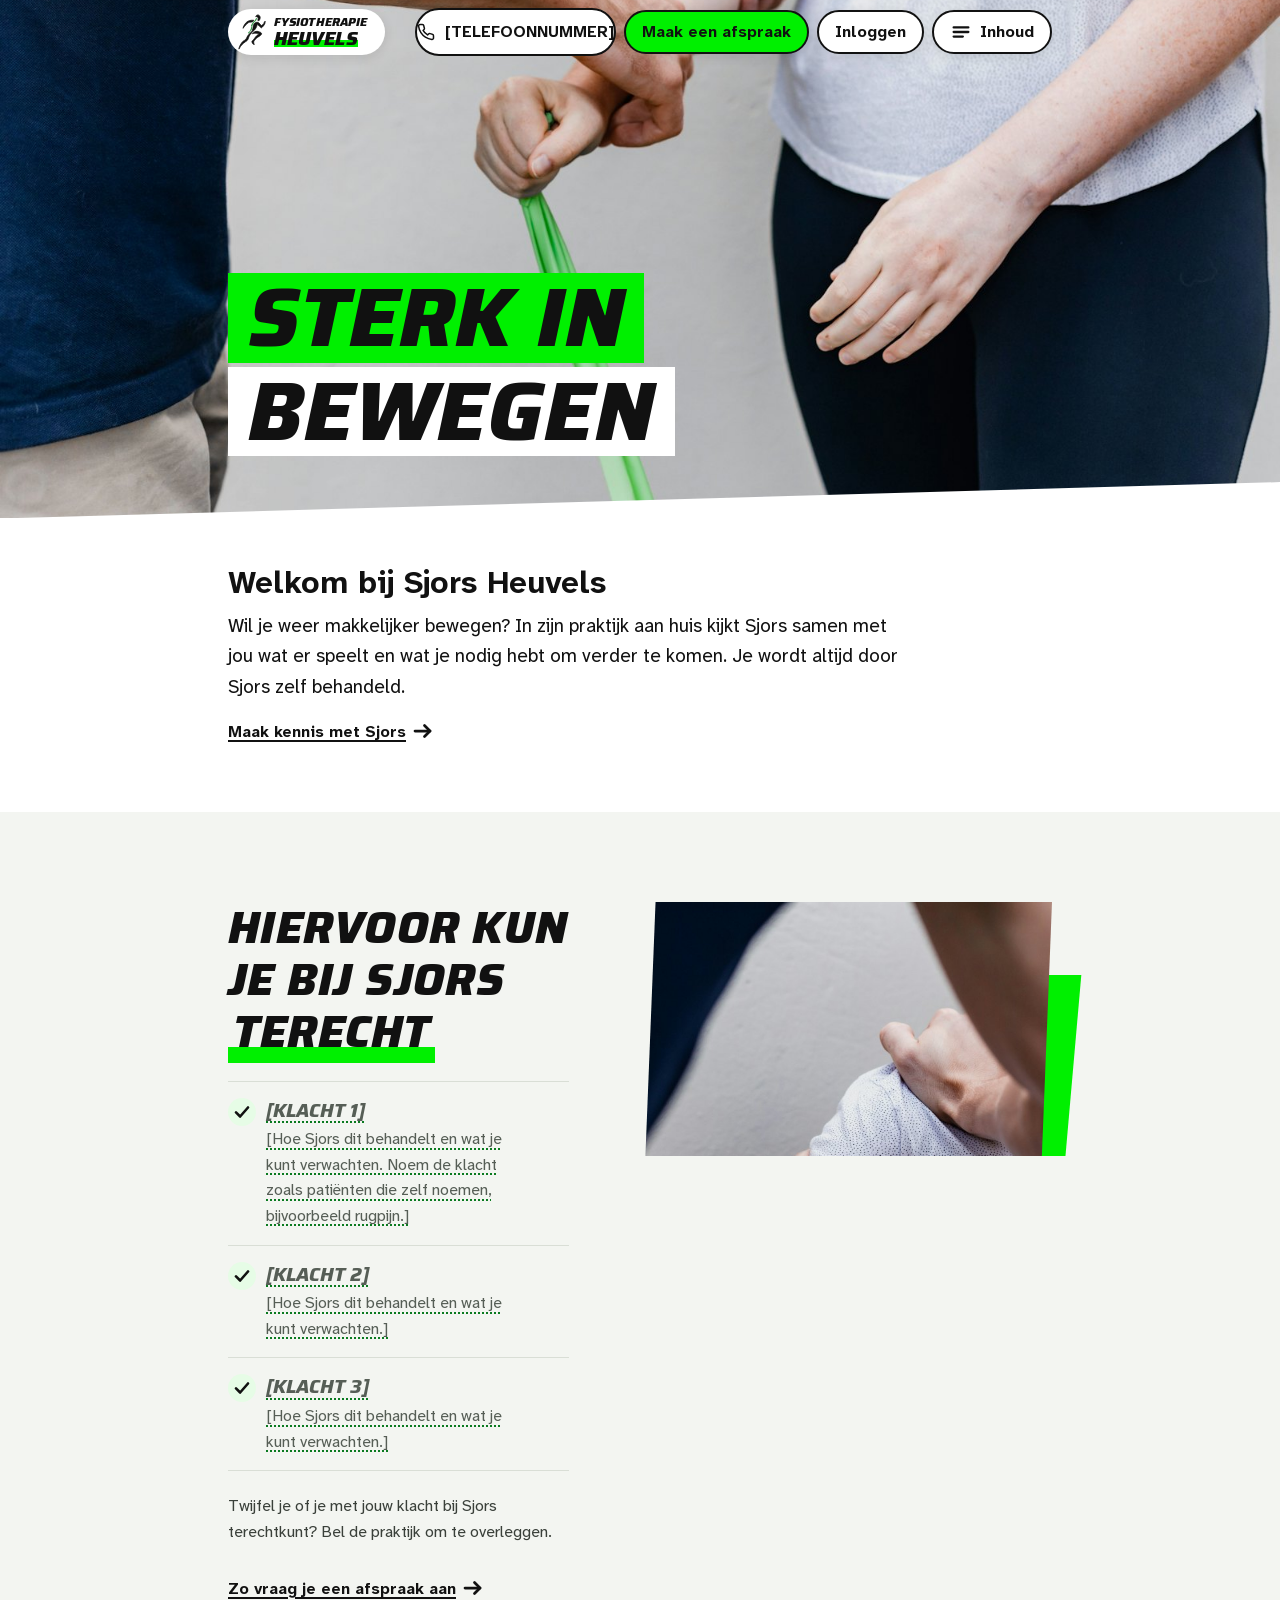
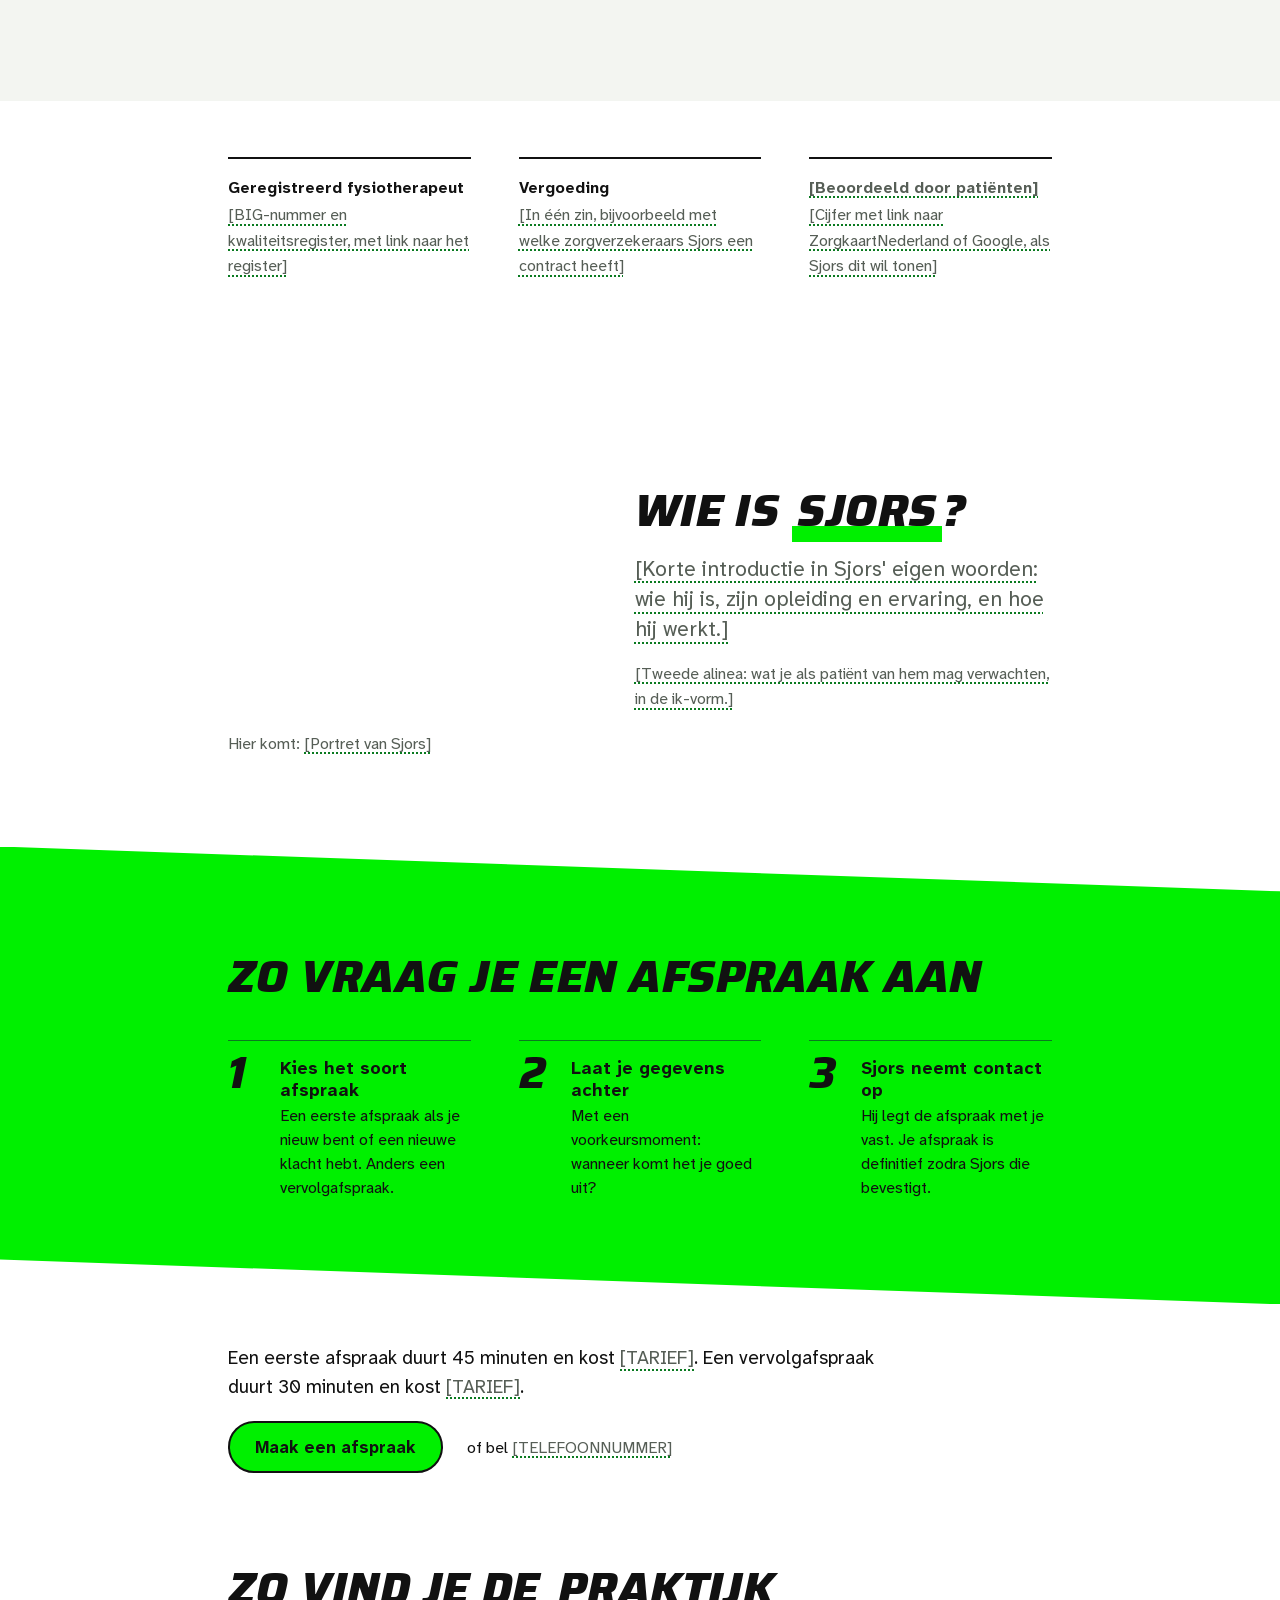
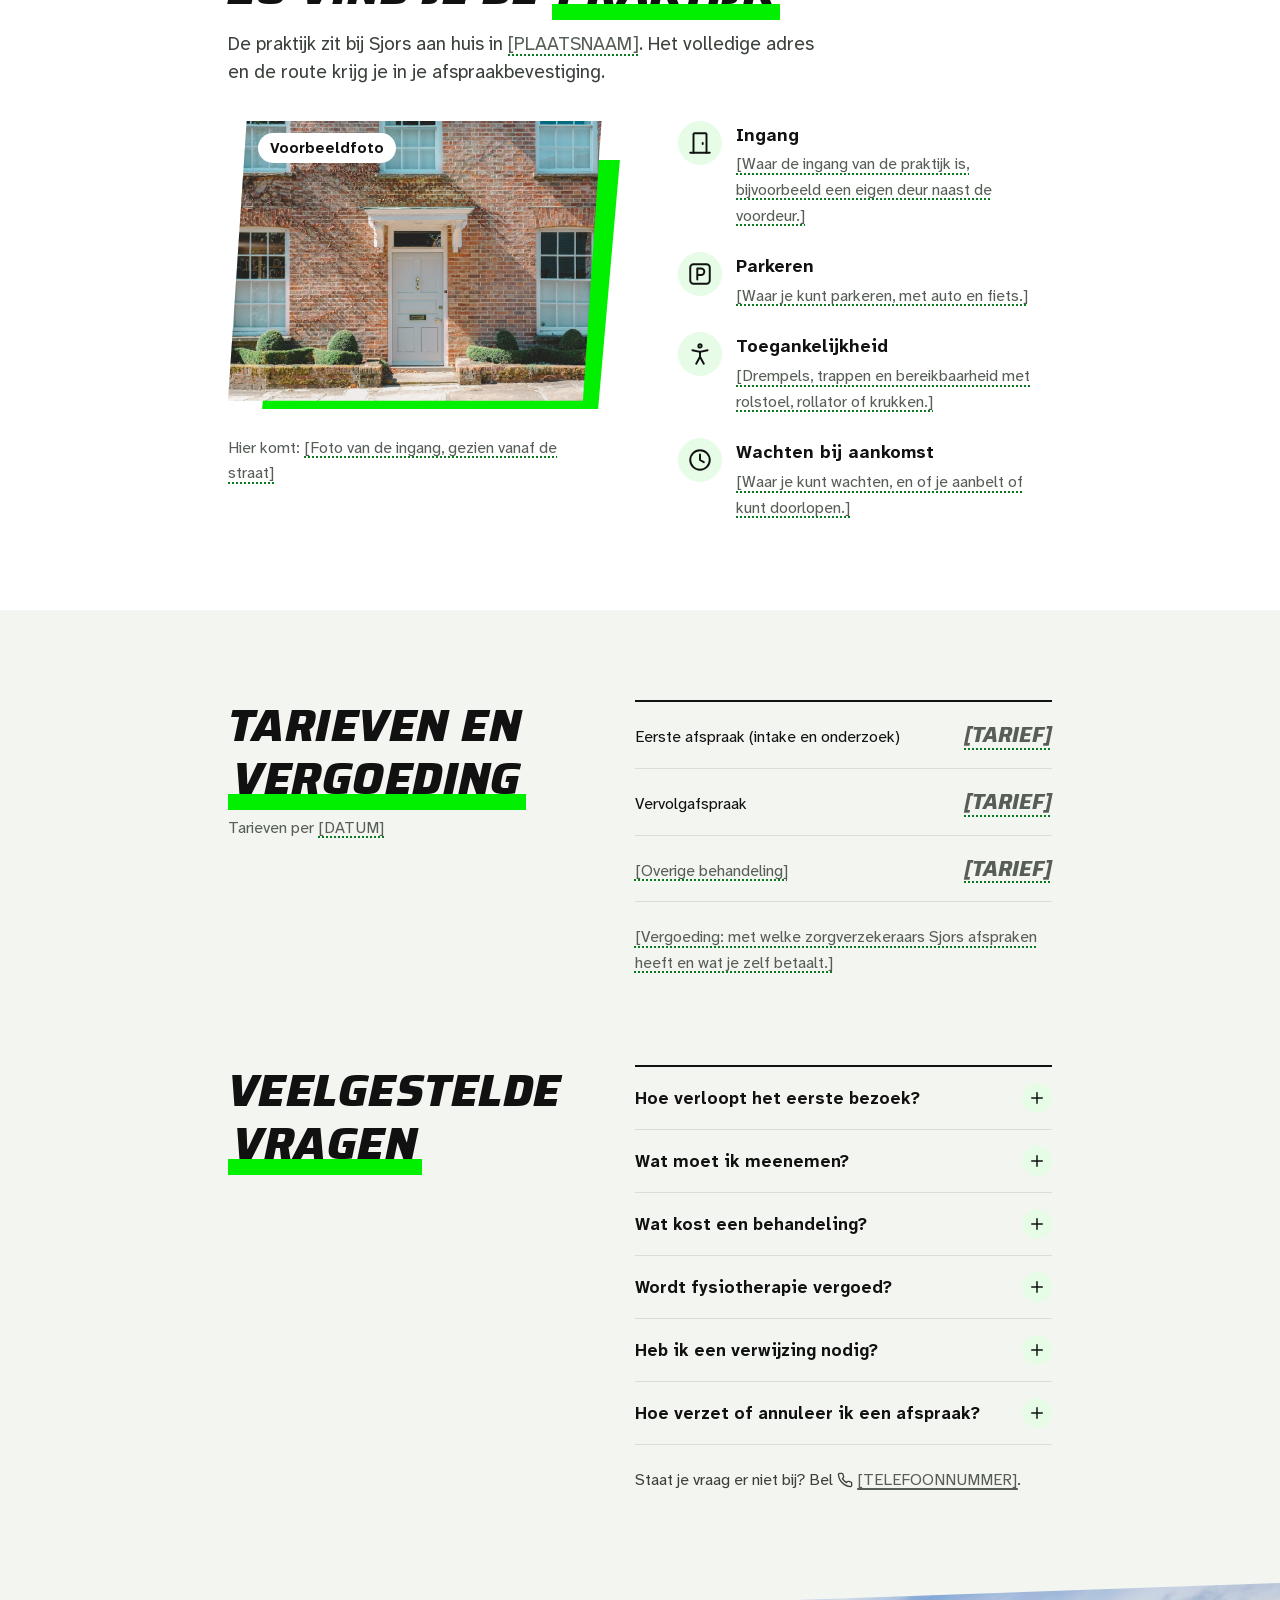
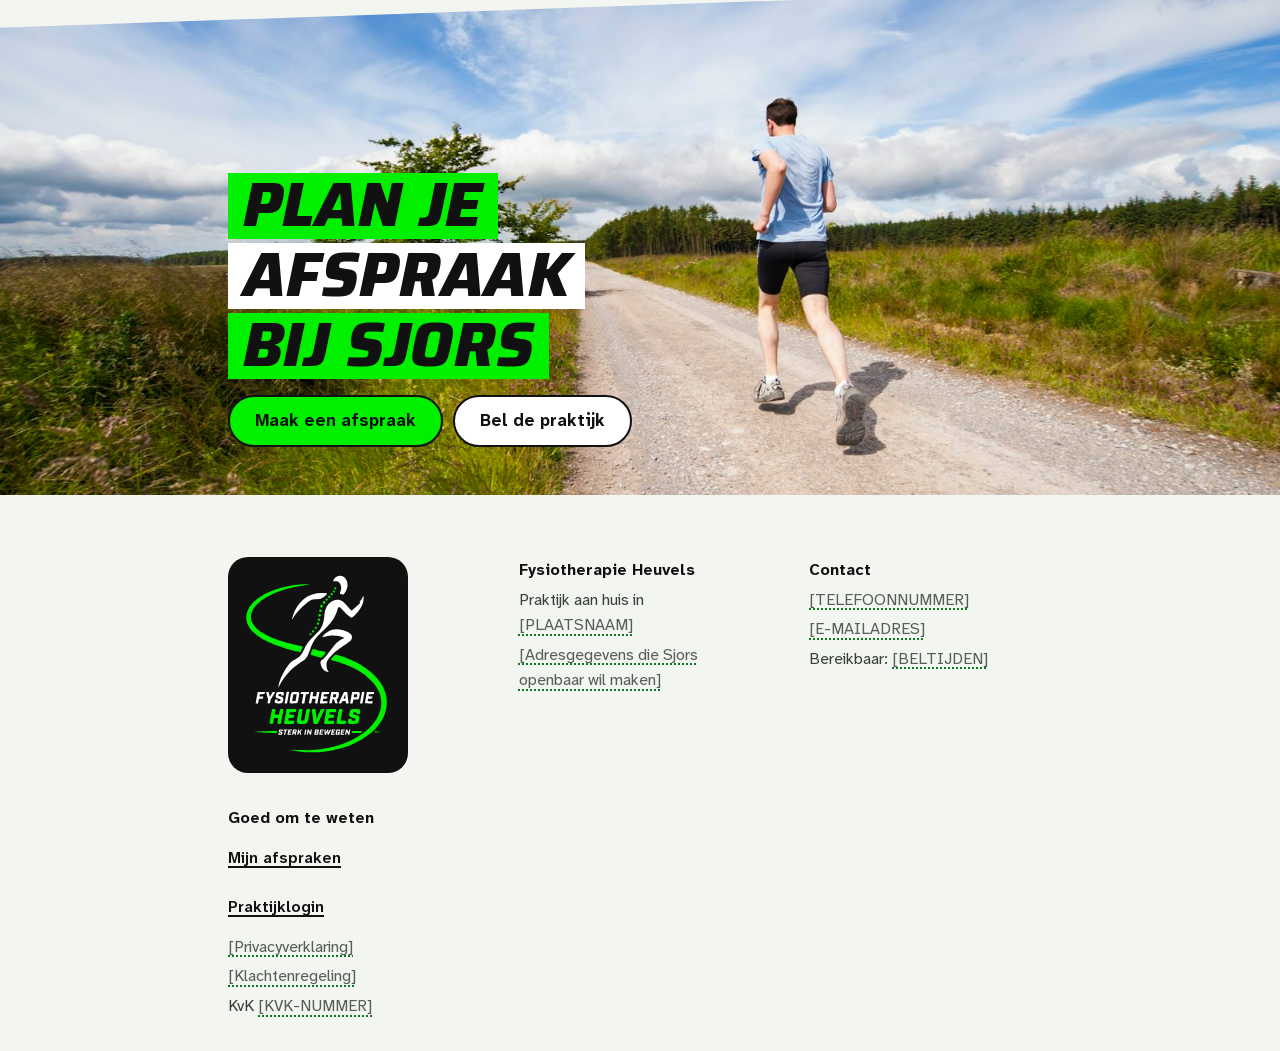
==== commit 13fcc462: "Maak inlog en praktijkagenda klikbaar in de demo" ====
--- a/index.html
+++ b/index.html
@@ -7,8 +7,8 @@
   <meta http-equiv="Content-Security-Policy" content="default-src 'self'; style-src 'self' 'unsafe-inline'; form-action 'none'; base-uri 'none'">
   <title>Fysiotherapie Heuvels · Concept</title>
   <link rel="icon" href="./logo/beeldmerk-klein.svg" type="image/svg+xml">
-  <link rel="stylesheet" href="./site.css?v=a9ecc0df7875">
-  <script src="./demo.js?v=6bebfb1b58e0" defer></script>
+  <link rel="stylesheet" href="./site.css?v=60c561c9b2e2">
+  <script src="./demo.js?v=c44ebe216ade" defer></script>
 </head>
-<body><div id="top"><header class="kop"><div class="binnen"><a href="#top" class="logo" aria-label="Fysiotherapie Heuvels, naar boven"><img src="./logo/beeldmerk-klein.svg" alt="" width="33" height="42"><span class="merk">Fysiotherapie<b>Heuvels</b></span></a><div class="kop-acties"><span class="knop-lijn kop-bel"><svg fill="none" stroke="currentColor" stroke-linecap="round" stroke-linejoin="round" aria-hidden="true" width="18" height="18" viewBox="0 0 24 24" stroke-width="2"><path d="M22 16.92v3a2 2 0 0 1-2.18 2 19.8 19.8 0 0 1-8.63-3.07 19.5 19.5 0 0 1-6-6 19.8 19.8 0 0 1-3.07-8.67A2 2 0 0 1 4.11 2h3a2 2 0 0 1 2 1.72c.13.96.36 1.9.7 2.81a2 2 0 0 1-.45 2.11L8.09 9.91a16 16 0 0 0 6 6l1.27-1.27a2 2 0 0 1 2.11-.45c.91.34 1.85.57 2.81.7A2 2 0 0 1 22 16.92z"></path></svg><span class="tel-lang">[TELEFOONNUMMER]</span><span class="tel-kort">Bel</span></span><a class="knop breed" href="./afspraak.html">Maak een afspraak</a><details class="inhoud" aria-label="Op deze pagina"><summary><svg fill="none" stroke="currentColor" stroke-linecap="round" stroke-linejoin="round" aria-hidden="true" width="22" height="22" viewBox="0 0 24 24" stroke-width="2.5"><path d="M4 7 H20"></path><path d="M4 12 H20"></path><path d="M4 17 H14"></path></svg>Inhoud</summary><ul class="inhoud-lijst"><li><a href="#behandelingen"><span class="stip" aria-hidden="true"></span><span>Kan ik bij Sjors terecht?</span></a></li><li><a href="#over"><span class="stip" aria-hidden="true"></span><span>Wie is Sjors?</span></a></li><li><a href="#afspraak"><span class="stip" aria-hidden="true"></span><span>Zo vraag je een afspraak aan</span></a></li><li><a href="#praktijk"><span class="stip" aria-hidden="true"></span><span>Waar is de praktijk?</span></a></li><li><a href="#tarieven"><span class="stip" aria-hidden="true"></span><span>Wat kost het?</span></a></li><li><a href="#vragen"><span class="stip" aria-hidden="true"></span><span>Veelgestelde vragen</span></a></li></ul></details></div></div></header><main><section class="hero" aria-labelledby="kop-hero"><div class="hero-beeld"><img src="./fotos/elastiek.jpg" alt="" width="1600" height="1067" fetchpriority="high"><div class="binnen"><h1 id="kop-hero" class="labels"><span class="sr-only">Fysiotherapie Heuvels: </span><span class="l">Sterk in</span><span class="l w">bewegen</span></h1></div></div><div class="hero-onder"><div class="binnen"><div class="hero-intro"><h2>Welkom bij Sjors Heuvels</h2><p>Wil je weer makkelijker bewegen? In zijn praktijk aan huis kijkt Sjors samen met jou wat er speelt en wat je nodig hebt om verder te komen. Je wordt altijd door Sjors zelf behandeld.</p><a class="volgende" href="#over"><span class="tekst">Maak kennis met Sjors</span> <svg fill="none" stroke="currentColor" stroke-linecap="round" stroke-linejoin="round" aria-hidden="true" width="24" height="24" viewBox="0 0 24 24" stroke-width="2.75"><path d="M4 12 H19"></path><path d="M13.5 6.5 L19 12 L13.5 17.5"></path></svg></a></div></div></div></section><section id="behandelingen" class="behandelingen sectie mist" aria-labelledby="kop-behandelingen"><div class="binnen twee-kolom"><div class="tekstkolom"><h2 id="kop-behandelingen" class="kop-sectie">Hiervoor kun je bij Sjors <em>terecht</em></h2><ul class="klachten"><li><span class="vink" aria-hidden="true"><svg fill="none" stroke="currentColor" stroke-linecap="round" stroke-linejoin="round" aria-hidden="true" width="18" height="18" viewBox="0 0 24 24" stroke-width="3.5"><path d="M4 12.5 L9.5 18 L20 6"></path></svg></span><h3><span class="invul">[Klacht 1]</span></h3><p><span class="invul">[Hoe Sjors dit behandelt en wat je kunt verwachten. Noem de klacht zoals patiënten die zelf noemen, bijvoorbeeld rugpijn.]</span></p></li><li><span class="vink" aria-hidden="true"><svg fill="none" stroke="currentColor" stroke-linecap="round" stroke-linejoin="round" aria-hidden="true" width="18" height="18" viewBox="0 0 24 24" stroke-width="3.5"><path d="M4 12.5 L9.5 18 L20 6"></path></svg></span><h3><span class="invul">[Klacht 2]</span></h3><p><span class="invul">[Hoe Sjors dit behandelt en wat je kunt verwachten.]</span></p></li><li><span class="vink" aria-hidden="true"><svg fill="none" stroke="currentColor" stroke-linecap="round" stroke-linejoin="round" aria-hidden="true" width="18" height="18" viewBox="0 0 24 24" stroke-width="3.5"><path d="M4 12.5 L9.5 18 L20 6"></path></svg></span><h3><span class="invul">[Klacht 3]</span></h3><p><span class="invul">[Hoe Sjors dit behandelt en wat je kunt verwachten.]</span></p></li></ul><p class="zacht">Twijfel je of je met jouw klacht bij Sjors terechtkunt? <span class="">Bel de praktijk</span> om te overleggen.</p><a class="volgende" href="#afspraak"><span class="tekst">Zo vraag je een afspraak </span><span class="nowrap"><span class="tekst">aan</span>&nbsp;<svg fill="none" stroke="currentColor" stroke-linecap="round" stroke-linejoin="round" aria-hidden="true" width="24" height="24" viewBox="0 0 24 24" stroke-width="2.75"><path d="M4 12 H19"></path><path d="M13.5 6.5 L19 12 L13.5 17.5"></path></svg></span></a></div><figure class="fotokader"><div class="beeld"><img src="./fotos/schouder.jpg" alt="Een behandelaar onderzoekt de schouder van een patiënt" width="1200" height="800" loading="lazy"></div></figure></div></section><section class="feiten" aria-label="In het kort"><dl class="binnen"><div><dt>Geregistreerd fysiotherapeut</dt><dd><span class="invul">[BIG-nummer en kwaliteitsregister, met link naar het register]</span></dd></div><div><dt>Vergoeding</dt><dd><span class="invul">[In één zin, bijvoorbeeld met welke zorgverzekeraars Sjors een contract heeft]</span></dd></div><div><dt><span class="invul">[Beoordeeld door patiënten]</span></dt><dd><span class="invul">[Cijfer met link naar ZorgkaartNederland of Google, als Sjors dit wil tonen]</span></dd></div></dl></section><section id="over" class="over sectie" aria-labelledby="kop-over"><div class="binnen twee-kolom"><figure class="fotokader"><div class="beeld"><img src="./fotos/elastiek-hand.jpg" alt="Voorbeeldfoto: een behandelaar begeleidt een oefening met een groen elastiek" width="1200" height="800" loading="lazy"><span class="voorbeeld">Voorbeeldfoto</span></div><figcaption>Hier komt: <span class="invul">[Portret van Sjors]</span></figcaption></figure><div class="over-tekst"><h2 id="kop-over" class="kop-sectie">Wie is <em>Sjors</em>?</h2><p class="over-intro"><span class="invul">[Korte introductie in Sjors' eigen woorden: wie hij is, zijn opleiding en ervaring, en hoe hij werkt.]</span></p><p class="zacht"><span class="invul">[Tweede alinea: wat je als patiënt van hem mag verwachten, in de ik-vorm.]</span></p></div></div></section><section id="afspraak" class="afspraak-sectie" aria-labelledby="kop-afspraak"><div class="afspraak-stappen groen"><div class="binnen"><h2 id="kop-afspraak" class="kop-sectie">Zo vraag je een afspraak aan</h2><ol class="stappen"><li><span class="cijfer" aria-hidden="true">1</span><h3>Kies het soort afspraak</h3><p>Een eerste afspraak als je nieuw bent of een nieuwe klacht hebt. Anders een vervolgafspraak.</p></li><li><span class="cijfer" aria-hidden="true">2</span><h3>Laat je gegevens achter</h3><p>Met een voorkeursmoment: wanneer komt het je goed uit?</p></li><li><span class="cijfer" aria-hidden="true">3</span><h3>Sjors neemt contact op</h3><p>Hij legt de afspraak met je vast. Je afspraak is definitief zodra Sjors die bevestigt.</p></li></ol></div></div><div class="binnen band-onder"><p>Een eerste afspraak duurt <!-- -->45<!-- --> minuten en kost <span class="invul">[TARIEF]</span>. Een vervolgafspraak duurt <!-- -->30<!-- --> minuten en kost <span class="invul">[TARIEF]</span>.</p><div class="band-actie"><a class="knop knop-groot" href="./afspraak.html">Maak een afspraak</a><p>of bel <span class=""><span class="invul">[TELEFOONNUMMER]</span></span></p></div></div></section><section id="praktijk" class="praktijk sectie" aria-labelledby="kop-praktijk"><div class="binnen"><div class="praktijk-kop"><h2 id="kop-praktijk" class="kop-sectie">Zo vind je de <em>praktijk</em></h2><p class="zacht">De praktijk zit bij Sjors aan huis in <span class="invul">[PLAATSNAAM]</span>. Het volledige adres en de route krijg je in je afspraakbevestiging.</p></div><div class="praktijk-inhoud"><figure class="fotokader"><div class="beeld"><img src="./fotos/ingang.jpg" alt="Voorbeeldfoto: de voordeur van een bakstenen huis" width="1200" height="809" loading="lazy"><span class="voorbeeld">Voorbeeldfoto</span></div><figcaption>Hier komt: <span class="invul">[Foto van de ingang, gezien vanaf de straat]</span></figcaption></figure><dl class="punten"><div><span class="icoon" aria-hidden="true"><svg fill="none" stroke="currentColor" stroke-linecap="round" stroke-linejoin="round" aria-hidden="true" width="26" height="26" viewBox="0 0 24 24" stroke-width="1.8"><path d="M6 21V4a1 1 0 0 1 1-1h10a1 1 0 0 1 1 1v17"></path><line x1="3" y1="21" x2="21" y2="21"></line><line x1="14.5" y1="12" x2="14.5" y2="13"></line></svg></span><div><dt>Ingang</dt><dd><span class="invul">[Waar de ingang van de praktijk is, bijvoorbeeld een eigen deur naast de voordeur.]</span></dd></div></div><div><span class="icoon" aria-hidden="true"><svg fill="none" stroke="currentColor" stroke-linecap="round" stroke-linejoin="round" aria-hidden="true" width="26" height="26" viewBox="0 0 24 24" stroke-width="1.8"><rect x="3" y="3" width="18" height="18" rx="3"></rect><path d="M9.5 17V7h3.5a3 3 0 0 1 0 6H9.5"></path></svg></span><div><dt>Parkeren</dt><dd><span class="invul">[Waar je kunt parkeren, met auto en fiets.]</span></dd></div></div><div><span class="icoon" aria-hidden="true"><svg fill="none" stroke="currentColor" stroke-linecap="round" stroke-linejoin="round" aria-hidden="true" width="26" height="26" viewBox="0 0 24 24" stroke-width="1.8"><circle cx="12" cy="4.5" r="1.5"></circle><path d="M5 8.5l7 1.5 7-1.5"></path><path d="M12 10v4.5"></path><path d="M8.5 21l3.5-6.5 3.5 6.5"></path></svg></span><div><dt>Toegankelijkheid</dt><dd><span class="invul">[Drempels, trappen en bereikbaarheid met rolstoel, rollator of krukken.]</span></dd></div></div><div><span class="icoon" aria-hidden="true"><svg fill="none" stroke="currentColor" stroke-linecap="round" stroke-linejoin="round" aria-hidden="true" width="26" height="26" viewBox="0 0 24 24" stroke-width="1.8"><circle cx="12" cy="12" r="9"></circle><polyline points="12 7 12 12 15.5 14"></polyline></svg></span><div><dt>Wachten bij aankomst</dt><dd><span class="invul">[Waar je kunt wachten, en of je aanbelt of kunt doorlopen.]</span></dd></div></div></dl></div></div></section><div class="mist"><section id="tarieven" class="tarieven sectie" aria-labelledby="kop-tarieven"><div class="binnen twee-kolom"><div><h2 id="kop-tarieven" class="kop-sectie">Tarieven en <em>vergoeding</em></h2><p class="gedempt">Tarieven per <span class="invul">[DATUM]</span></p></div><div><dl class="tarieflijst"><div><dt>Eerste afspraak (intake en onderzoek)</dt><dd><span class="invul">[TARIEF]</span></dd></div><div><dt>Vervolgafspraak</dt><dd><span class="invul">[TARIEF]</span></dd></div><div><dt><span class="invul">[Overige behandeling]</span></dt><dd><span class="invul">[TARIEF]</span></dd></div></dl><p class="zacht"><span class="invul">[Vergoeding: met welke zorgverzekeraars Sjors afspraken heeft en wat je zelf betaalt.]</span></p></div></div></section><section id="vragen" class="vragen sectie" aria-labelledby="kop-vragen"><div class="binnen twee-kolom"><h2 id="kop-vragen" class="kop-sectie">Veel­gestelde <em>vragen</em></h2><div><div class="vragenlijst"><details><summary><span>Hoe verloopt het eerste bezoek?</span><svg fill="none" stroke="currentColor" stroke-linecap="round" stroke-linejoin="round" aria-hidden="true" width="22" height="22" viewBox="0 0 24 24" stroke-width="2"><line x1="5" y1="12" x2="19" y2="12"></line><line class="plus-v" x1="12" y1="5" x2="12" y2="19"></line></svg></summary><p><span class="invul">[Wat er gebeurt tijdens de eerste afspraak en hoe lang die duurt.]</span> De intakevragen vul je vooraf in via de beveiligde zorgomgeving van de praktijk. Daarvoor krijg je een aparte uitnodiging.</p></details><details><summary><span>Wat moet ik meenemen?</span><svg fill="none" stroke="currentColor" stroke-linecap="round" stroke-linejoin="round" aria-hidden="true" width="22" height="22" viewBox="0 0 24 24" stroke-width="2"><line x1="5" y1="12" x2="19" y2="12"></line><line class="plus-v" x1="12" y1="5" x2="12" y2="19"></line></svg></summary><p><span class="invul">[Wat je meeneemt, bijvoorbeeld een identiteitsbewijs, een eventuele verwijsbrief en kleding waarin je makkelijk beweegt.]</span></p></details><details><summary><span>Wat kost een behandeling?</span><svg fill="none" stroke="currentColor" stroke-linecap="round" stroke-linejoin="round" aria-hidden="true" width="22" height="22" viewBox="0 0 24 24" stroke-width="2"><line x1="5" y1="12" x2="19" y2="12"></line><line class="plus-v" x1="12" y1="5" x2="12" y2="19"></line></svg></summary><p>De actuele prijzen staan bij <a href="#tarieven">Tarieven en vergoeding</a>. <span class="invul">[Eventuele toelichting, bijvoorbeeld hoe je betaalt.]</span></p></details><details><summary><span>Wordt fysiotherapie vergoed?</span><svg fill="none" stroke="currentColor" stroke-linecap="round" stroke-linejoin="round" aria-hidden="true" width="22" height="22" viewBox="0 0 24 24" stroke-width="2"><line x1="5" y1="12" x2="19" y2="12"></line><line class="plus-v" x1="12" y1="5" x2="12" y2="19"></line></svg></summary><p><span class="invul">[Hoe vergoeding bij deze praktijk werkt en waar je je eigen polis kunt nakijken.]</span></p></details><details><summary><span>Heb ik een verwijzing nodig?</span><svg fill="none" stroke="currentColor" stroke-linecap="round" stroke-linejoin="round" aria-hidden="true" width="22" height="22" viewBox="0 0 24 24" stroke-width="2"><line x1="5" y1="12" x2="19" y2="12"></line><line class="plus-v" x1="12" y1="5" x2="12" y2="19"></line></svg></summary><p><span class="invul">[Of je zonder verwijzing van de huisarts terechtkunt, en wanneer een verwijzing wel nodig is.]</span></p></details><details><summary><span>Hoe verzet of annuleer ik een afspraak?</span><svg fill="none" stroke="currentColor" stroke-linecap="round" stroke-linejoin="round" aria-hidden="true" width="22" height="22" viewBox="0 0 24 24" stroke-width="2"><line x1="5" y1="12" x2="19" y2="12"></line><line class="plus-v" x1="12" y1="5" x2="12" y2="19"></line></svg></summary><p>Via de link in je bevestigingsmail kun je zelf verzetten of annuleren, tot <span class="invul">[TERMIJN]</span> voor de afspraak. Daarna bel je de praktijk. <!-- --><span class="invul">[Wat er gebeurt als je te laat annuleert.]</span></p></details></div><p class="zacht">Staat je vraag er niet bij? Bel<!-- --> <span class="met-icoon"><svg fill="none" stroke="currentColor" stroke-linecap="round" stroke-linejoin="round" aria-hidden="true" width="16" height="16" viewBox="0 0 24 24" stroke-width="2"><path d="M22 16.92v3a2 2 0 0 1-2.18 2 19.8 19.8 0 0 1-8.63-3.07 19.5 19.5 0 0 1-6-6 19.8 19.8 0 0 1-3.07-8.67A2 2 0 0 1 4.11 2h3a2 2 0 0 1 2 1.72c.13.96.36 1.9.7 2.81a2 2 0 0 1-.45 2.11L8.09 9.91a16 16 0 0 0 6 6l1.27-1.27a2 2 0 0 1 2.11-.45c.91.34 1.85.57 2.81.7A2 2 0 0 1 22 16.92z"></path></svg><span><span class="invul">[TELEFOONNUMMER]</span></span></span>.</p></div></div></section></div></main><footer class="footer"><div class="slot"><img src="./fotos/renner.jpg" alt="" width="1600" height="1065" loading="lazy"><div class="binnen"><p class="labels"><span class="l">Plan je</span><span class="l w">afspraak</span><span class="l">bij Sjors</span></p><div class="footer-knoppen"><a class="knop knop-groot" href="./afspraak.html">Maak een afspraak</a><span class="knop-lijn knop-groot">Bel de praktijk</span></div></div></div><div class="footer-gegevens mist"><div class="binnen"><div class="tegel"><img src="./logo/logo.svg" alt="Fysiotherapie Heuvels, sterk in bewegen" width="174" height="216" loading="lazy"></div><div class="kolom"><p>Fysiotherapie Heuvels</p><p>Praktijk aan huis in <span class="invul">[PLAATSNAAM]</span></p><p><span class="invul">[Adresgegevens die Sjors openbaar wil maken]</span></p></div><div class="kolom"><p>Contact</p><span class=""><span class="invul">[TELEFOONNUMMER]</span></span><span class=""><span class="invul">[E-MAILADRES]</span></span><p>Bereikbaar: <span class="invul">[BELTIJDEN]</span></p></div><div class="kolom"><p>Goed om te weten</p><span class=""><span class="invul">[Privacyverklaring]</span></span><span class=""><span class="invul">[Klachtenregeling]</span></span><p>KvK <span class="invul">[KVK-NUMMER]</span></p></div></div></div></footer><div class="onderbalk"><a class="knop" href="./afspraak.html">Maak een afspraak</a><span class="knop-lijn"><svg fill="none" stroke="currentColor" stroke-linecap="round" stroke-linejoin="round" aria-hidden="true" width="18" height="18" viewBox="0 0 24 24" stroke-width="2"><path d="M22 16.92v3a2 2 0 0 1-2.18 2 19.8 19.8 0 0 1-8.63-3.07 19.5 19.5 0 0 1-6-6 19.8 19.8 0 0 1-3.07-8.67A2 2 0 0 1 4.11 2h3a2 2 0 0 1 2 1.72c.13.96.36 1.9.7 2.81a2 2 0 0 1-.45 2.11L8.09 9.91a16 16 0 0 0 6 6l1.27-1.27a2 2 0 0 1 2.11-.45c.91.34 1.85.57 2.81.7A2 2 0 0 1 22 16.92z"></path></svg><span>Bel</span></span></div></div></body>
+<body><div id="top"><header class="kop"><div class="binnen"><a href="#top" class="logo" aria-label="Fysiotherapie Heuvels, naar boven"><img src="./logo/beeldmerk-klein.svg" alt="" width="33" height="42"><span class="merk">Fysiotherapie<b>Heuvels</b></span></a><div class="kop-acties"><span class="knop-lijn kop-bel"><svg fill="none" stroke="currentColor" stroke-linecap="round" stroke-linejoin="round" aria-hidden="true" width="18" height="18" viewBox="0 0 24 24" stroke-width="2"><path d="M22 16.92v3a2 2 0 0 1-2.18 2 19.8 19.8 0 0 1-8.63-3.07 19.5 19.5 0 0 1-6-6 19.8 19.8 0 0 1-3.07-8.67A2 2 0 0 1 4.11 2h3a2 2 0 0 1 2 1.72c.13.96.36 1.9.7 2.81a2 2 0 0 1-.45 2.11L8.09 9.91a16 16 0 0 0 6 6l1.27-1.27a2 2 0 0 1 2.11-.45c.91.34 1.85.57 2.81.7A2 2 0 0 1 22 16.92z"></path></svg><span class="tel-lang">[TELEFOONNUMMER]</span><span class="tel-kort">Bel</span></span><a class="knop breed" href="./afspraak.html">Maak een afspraak</a><a class="knop-lijn kop-inlog" href="./portaal.html">Inloggen</a><details class="inhoud" aria-label="Op deze pagina"><summary><svg fill="none" stroke="currentColor" stroke-linecap="round" stroke-linejoin="round" aria-hidden="true" width="22" height="22" viewBox="0 0 24 24" stroke-width="2.5"><path d="M4 7 H20"></path><path d="M4 12 H20"></path><path d="M4 17 H14"></path></svg>Inhoud</summary><ul class="inhoud-lijst"><li><a href="#behandelingen"><span class="stip" aria-hidden="true"></span><span>Kan ik bij Sjors terecht?</span></a></li><li><a href="#over"><span class="stip" aria-hidden="true"></span><span>Wie is Sjors?</span></a></li><li><a href="#afspraak"><span class="stip" aria-hidden="true"></span><span>Zo vraag je een afspraak aan</span></a></li><li><a href="#praktijk"><span class="stip" aria-hidden="true"></span><span>Waar is de praktijk?</span></a></li><li><a href="#tarieven"><span class="stip" aria-hidden="true"></span><span>Wat kost het?</span></a></li><li><a href="#vragen"><span class="stip" aria-hidden="true"></span><span>Veelgestelde vragen</span></a></li></ul></details></div></div></header><main><section class="hero" aria-labelledby="kop-hero"><div class="hero-beeld"><img src="./fotos/elastiek.jpg" alt="" width="1600" height="1067" fetchpriority="high"><div class="binnen"><h1 id="kop-hero" class="labels"><span class="sr-only">Fysiotherapie Heuvels: </span><span class="l">Sterk in</span><span class="l w">bewegen</span></h1></div></div><div class="hero-onder"><div class="binnen"><div class="hero-intro"><h2>Welkom bij Sjors Heuvels</h2><p>Wil je weer makkelijker bewegen? In zijn praktijk aan huis kijkt Sjors samen met jou wat er speelt en wat je nodig hebt om verder te komen. Je wordt altijd door Sjors zelf behandeld.</p><a class="volgende" href="#over"><span class="tekst">Maak kennis met Sjors</span> <svg fill="none" stroke="currentColor" stroke-linecap="round" stroke-linejoin="round" aria-hidden="true" width="24" height="24" viewBox="0 0 24 24" stroke-width="2.75"><path d="M4 12 H19"></path><path d="M13.5 6.5 L19 12 L13.5 17.5"></path></svg></a></div></div></div></section><section id="behandelingen" class="behandelingen sectie mist" aria-labelledby="kop-behandelingen"><div class="binnen twee-kolom"><div class="tekstkolom"><h2 id="kop-behandelingen" class="kop-sectie">Hiervoor kun je bij Sjors <em>terecht</em></h2><ul class="klachten"><li><span class="vink" aria-hidden="true"><svg fill="none" stroke="currentColor" stroke-linecap="round" stroke-linejoin="round" aria-hidden="true" width="18" height="18" viewBox="0 0 24 24" stroke-width="3.5"><path d="M4 12.5 L9.5 18 L20 6"></path></svg></span><h3><span class="invul">[Klacht 1]</span></h3><p><span class="invul">[Hoe Sjors dit behandelt en wat je kunt verwachten. Noem de klacht zoals patiënten die zelf noemen, bijvoorbeeld rugpijn.]</span></p></li><li><span class="vink" aria-hidden="true"><svg fill="none" stroke="currentColor" stroke-linecap="round" stroke-linejoin="round" aria-hidden="true" width="18" height="18" viewBox="0 0 24 24" stroke-width="3.5"><path d="M4 12.5 L9.5 18 L20 6"></path></svg></span><h3><span class="invul">[Klacht 2]</span></h3><p><span class="invul">[Hoe Sjors dit behandelt en wat je kunt verwachten.]</span></p></li><li><span class="vink" aria-hidden="true"><svg fill="none" stroke="currentColor" stroke-linecap="round" stroke-linejoin="round" aria-hidden="true" width="18" height="18" viewBox="0 0 24 24" stroke-width="3.5"><path d="M4 12.5 L9.5 18 L20 6"></path></svg></span><h3><span class="invul">[Klacht 3]</span></h3><p><span class="invul">[Hoe Sjors dit behandelt en wat je kunt verwachten.]</span></p></li></ul><p class="zacht">Twijfel je of je met jouw klacht bij Sjors terechtkunt? <span class="">Bel de praktijk</span> om te overleggen.</p><a class="volgende" href="#afspraak"><span class="tekst">Zo vraag je een afspraak </span><span class="nowrap"><span class="tekst">aan</span>&nbsp;<svg fill="none" stroke="currentColor" stroke-linecap="round" stroke-linejoin="round" aria-hidden="true" width="24" height="24" viewBox="0 0 24 24" stroke-width="2.75"><path d="M4 12 H19"></path><path d="M13.5 6.5 L19 12 L13.5 17.5"></path></svg></span></a></div><figure class="fotokader"><div class="beeld"><img src="./fotos/schouder.jpg" alt="Een behandelaar onderzoekt de schouder van een patiënt" width="1200" height="800" loading="lazy"></div></figure></div></section><section class="feiten" aria-label="In het kort"><dl class="binnen"><div><dt>Geregistreerd fysiotherapeut</dt><dd><span class="invul">[BIG-nummer en kwaliteitsregister, met link naar het register]</span></dd></div><div><dt>Vergoeding</dt><dd><span class="invul">[In één zin, bijvoorbeeld met welke zorgverzekeraars Sjors een contract heeft]</span></dd></div><div><dt><span class="invul">[Beoordeeld door patiënten]</span></dt><dd><span class="invul">[Cijfer met link naar ZorgkaartNederland of Google, als Sjors dit wil tonen]</span></dd></div></dl></section><section id="over" class="over sectie" aria-labelledby="kop-over"><div class="binnen twee-kolom"><figure class="fotokader"><div class="beeld"><img src="./fotos/elastiek-hand.jpg" alt="Voorbeeldfoto: een behandelaar begeleidt een oefening met een groen elastiek" width="1200" height="800" loading="lazy"><span class="voorbeeld">Voorbeeldfoto</span></div><figcaption>Hier komt: <span class="invul">[Portret van Sjors]</span></figcaption></figure><div class="over-tekst"><h2 id="kop-over" class="kop-sectie">Wie is <em>Sjors</em>?</h2><p class="over-intro"><span class="invul">[Korte introductie in Sjors' eigen woorden: wie hij is, zijn opleiding en ervaring, en hoe hij werkt.]</span></p><p class="zacht"><span class="invul">[Tweede alinea: wat je als patiënt van hem mag verwachten, in de ik-vorm.]</span></p></div></div></section><section id="afspraak" class="afspraak-sectie" aria-labelledby="kop-afspraak"><div class="afspraak-stappen groen"><div class="binnen"><h2 id="kop-afspraak" class="kop-sectie">Zo vraag je een afspraak aan</h2><ol class="stappen"><li><span class="cijfer" aria-hidden="true">1</span><h3>Kies het soort afspraak</h3><p>Een eerste afspraak als je nieuw bent of een nieuwe klacht hebt. Anders een vervolgafspraak.</p></li><li><span class="cijfer" aria-hidden="true">2</span><h3>Laat je gegevens achter</h3><p>Met een voorkeursmoment: wanneer komt het je goed uit?</p></li><li><span class="cijfer" aria-hidden="true">3</span><h3>Sjors neemt contact op</h3><p>Hij legt de afspraak met je vast. Je afspraak is definitief zodra Sjors die bevestigt.</p></li></ol></div></div><div class="binnen band-onder"><p>Een eerste afspraak duurt <!-- -->45<!-- --> minuten en kost <span class="invul">[TARIEF]</span>. Een vervolgafspraak duurt <!-- -->30<!-- --> minuten en kost <span class="invul">[TARIEF]</span>.</p><div class="band-actie"><a class="knop knop-groot" href="./afspraak.html">Maak een afspraak</a><p>of bel <span class=""><span class="invul">[TELEFOONNUMMER]</span></span></p></div></div></section><section id="praktijk" class="praktijk sectie" aria-labelledby="kop-praktijk"><div class="binnen"><div class="praktijk-kop"><h2 id="kop-praktijk" class="kop-sectie">Zo vind je de <em>praktijk</em></h2><p class="zacht">De praktijk zit bij Sjors aan huis in <span class="invul">[PLAATSNAAM]</span>. Het volledige adres en de route krijg je in je afspraakbevestiging.</p></div><div class="praktijk-inhoud"><figure class="fotokader"><div class="beeld"><img src="./fotos/ingang.jpg" alt="Voorbeeldfoto: de voordeur van een bakstenen huis" width="1200" height="809" loading="lazy"><span class="voorbeeld">Voorbeeldfoto</span></div><figcaption>Hier komt: <span class="invul">[Foto van de ingang, gezien vanaf de straat]</span></figcaption></figure><dl class="punten"><div><span class="icoon" aria-hidden="true"><svg fill="none" stroke="currentColor" stroke-linecap="round" stroke-linejoin="round" aria-hidden="true" width="26" height="26" viewBox="0 0 24 24" stroke-width="1.8"><path d="M6 21V4a1 1 0 0 1 1-1h10a1 1 0 0 1 1 1v17"></path><line x1="3" y1="21" x2="21" y2="21"></line><line x1="14.5" y1="12" x2="14.5" y2="13"></line></svg></span><div><dt>Ingang</dt><dd><span class="invul">[Waar de ingang van de praktijk is, bijvoorbeeld een eigen deur naast de voordeur.]</span></dd></div></div><div><span class="icoon" aria-hidden="true"><svg fill="none" stroke="currentColor" stroke-linecap="round" stroke-linejoin="round" aria-hidden="true" width="26" height="26" viewBox="0 0 24 24" stroke-width="1.8"><rect x="3" y="3" width="18" height="18" rx="3"></rect><path d="M9.5 17V7h3.5a3 3 0 0 1 0 6H9.5"></path></svg></span><div><dt>Parkeren</dt><dd><span class="invul">[Waar je kunt parkeren, met auto en fiets.]</span></dd></div></div><div><span class="icoon" aria-hidden="true"><svg fill="none" stroke="currentColor" stroke-linecap="round" stroke-linejoin="round" aria-hidden="true" width="26" height="26" viewBox="0 0 24 24" stroke-width="1.8"><circle cx="12" cy="4.5" r="1.5"></circle><path d="M5 8.5l7 1.5 7-1.5"></path><path d="M12 10v4.5"></path><path d="M8.5 21l3.5-6.5 3.5 6.5"></path></svg></span><div><dt>Toegankelijkheid</dt><dd><span class="invul">[Drempels, trappen en bereikbaarheid met rolstoel, rollator of krukken.]</span></dd></div></div><div><span class="icoon" aria-hidden="true"><svg fill="none" stroke="currentColor" stroke-linecap="round" stroke-linejoin="round" aria-hidden="true" width="26" height="26" viewBox="0 0 24 24" stroke-width="1.8"><circle cx="12" cy="12" r="9"></circle><polyline points="12 7 12 12 15.5 14"></polyline></svg></span><div><dt>Wachten bij aankomst</dt><dd><span class="invul">[Waar je kunt wachten, en of je aanbelt of kunt doorlopen.]</span></dd></div></div></dl></div></div></section><div class="mist"><section id="tarieven" class="tarieven sectie" aria-labelledby="kop-tarieven"><div class="binnen twee-kolom"><div><h2 id="kop-tarieven" class="kop-sectie">Tarieven en <em>vergoeding</em></h2><p class="gedempt">Tarieven per <span class="invul">[DATUM]</span></p></div><div><dl class="tarieflijst"><div><dt>Eerste afspraak (intake en onderzoek)</dt><dd><span class="invul">[TARIEF]</span></dd></div><div><dt>Vervolgafspraak</dt><dd><span class="invul">[TARIEF]</span></dd></div><div><dt><span class="invul">[Overige behandeling]</span></dt><dd><span class="invul">[TARIEF]</span></dd></div></dl><p class="zacht"><span class="invul">[Vergoeding: met welke zorgverzekeraars Sjors afspraken heeft en wat je zelf betaalt.]</span></p></div></div></section><section id="vragen" class="vragen sectie" aria-labelledby="kop-vragen"><div class="binnen twee-kolom"><h2 id="kop-vragen" class="kop-sectie">Veel­gestelde <em>vragen</em></h2><div><div class="vragenlijst"><details><summary><span>Hoe verloopt het eerste bezoek?</span><svg fill="none" stroke="currentColor" stroke-linecap="round" stroke-linejoin="round" aria-hidden="true" width="22" height="22" viewBox="0 0 24 24" stroke-width="2"><line x1="5" y1="12" x2="19" y2="12"></line><line class="plus-v" x1="12" y1="5" x2="12" y2="19"></line></svg></summary><p><span class="invul">[Wat er gebeurt tijdens de eerste afspraak en hoe lang die duurt.]</span> De intakevragen vul je vooraf in via de beveiligde zorgomgeving van de praktijk. Daarvoor krijg je een aparte uitnodiging.</p></details><details><summary><span>Wat moet ik meenemen?</span><svg fill="none" stroke="currentColor" stroke-linecap="round" stroke-linejoin="round" aria-hidden="true" width="22" height="22" viewBox="0 0 24 24" stroke-width="2"><line x1="5" y1="12" x2="19" y2="12"></line><line class="plus-v" x1="12" y1="5" x2="12" y2="19"></line></svg></summary><p><span class="invul">[Wat je meeneemt, bijvoorbeeld een identiteitsbewijs, een eventuele verwijsbrief en kleding waarin je makkelijk beweegt.]</span></p></details><details><summary><span>Wat kost een behandeling?</span><svg fill="none" stroke="currentColor" stroke-linecap="round" stroke-linejoin="round" aria-hidden="true" width="22" height="22" viewBox="0 0 24 24" stroke-width="2"><line x1="5" y1="12" x2="19" y2="12"></line><line class="plus-v" x1="12" y1="5" x2="12" y2="19"></line></svg></summary><p>De actuele prijzen staan bij <a href="#tarieven">Tarieven en vergoeding</a>. <span class="invul">[Eventuele toelichting, bijvoorbeeld hoe je betaalt.]</span></p></details><details><summary><span>Wordt fysiotherapie vergoed?</span><svg fill="none" stroke="currentColor" stroke-linecap="round" stroke-linejoin="round" aria-hidden="true" width="22" height="22" viewBox="0 0 24 24" stroke-width="2"><line x1="5" y1="12" x2="19" y2="12"></line><line class="plus-v" x1="12" y1="5" x2="12" y2="19"></line></svg></summary><p><span class="invul">[Hoe vergoeding bij deze praktijk werkt en waar je je eigen polis kunt nakijken.]</span></p></details><details><summary><span>Heb ik een verwijzing nodig?</span><svg fill="none" stroke="currentColor" stroke-linecap="round" stroke-linejoin="round" aria-hidden="true" width="22" height="22" viewBox="0 0 24 24" stroke-width="2"><line x1="5" y1="12" x2="19" y2="12"></line><line class="plus-v" x1="12" y1="5" x2="12" y2="19"></line></svg></summary><p><span class="invul">[Of je zonder verwijzing van de huisarts terechtkunt, en wanneer een verwijzing wel nodig is.]</span></p></details><details><summary><span>Hoe verzet of annuleer ik een afspraak?</span><svg fill="none" stroke="currentColor" stroke-linecap="round" stroke-linejoin="round" aria-hidden="true" width="22" height="22" viewBox="0 0 24 24" stroke-width="2"><line x1="5" y1="12" x2="19" y2="12"></line><line class="plus-v" x1="12" y1="5" x2="12" y2="19"></line></svg></summary><p>Via de link in je bevestigingsmail kun je zelf verzetten of annuleren, tot <span class="invul">[TERMIJN]</span> voor de afspraak. Daarna bel je de praktijk. <!-- --><span class="invul">[Wat er gebeurt als je te laat annuleert.]</span></p></details></div><p class="zacht">Staat je vraag er niet bij? Bel<!-- --> <span class="met-icoon"><svg fill="none" stroke="currentColor" stroke-linecap="round" stroke-linejoin="round" aria-hidden="true" width="16" height="16" viewBox="0 0 24 24" stroke-width="2"><path d="M22 16.92v3a2 2 0 0 1-2.18 2 19.8 19.8 0 0 1-8.63-3.07 19.5 19.5 0 0 1-6-6 19.8 19.8 0 0 1-3.07-8.67A2 2 0 0 1 4.11 2h3a2 2 0 0 1 2 1.72c.13.96.36 1.9.7 2.81a2 2 0 0 1-.45 2.11L8.09 9.91a16 16 0 0 0 6 6l1.27-1.27a2 2 0 0 1 2.11-.45c.91.34 1.85.57 2.81.7A2 2 0 0 1 22 16.92z"></path></svg><span><span class="invul">[TELEFOONNUMMER]</span></span></span>.</p></div></div></section></div></main><footer class="footer"><div class="slot"><img src="./fotos/renner.jpg" alt="" width="1600" height="1065" loading="lazy"><div class="binnen"><p class="labels"><span class="l">Plan je</span><span class="l w">afspraak</span><span class="l">bij Sjors</span></p><div class="footer-knoppen"><a class="knop knop-groot" href="./afspraak.html">Maak een afspraak</a><span class="knop-lijn knop-groot">Bel de praktijk</span></div></div></div><div class="footer-gegevens mist"><div class="binnen"><div class="tegel"><img src="./logo/logo.svg" alt="Fysiotherapie Heuvels, sterk in bewegen" width="174" height="216" loading="lazy"></div><div class="kolom"><p>Fysiotherapie Heuvels</p><p>Praktijk aan huis in <span class="invul">[PLAATSNAAM]</span></p><p><span class="invul">[Adresgegevens die Sjors openbaar wil maken]</span></p></div><div class="kolom"><p>Contact</p><span class=""><span class="invul">[TELEFOONNUMMER]</span></span><span class=""><span class="invul">[E-MAILADRES]</span></span><p>Bereikbaar: <span class="invul">[BELTIJDEN]</span></p></div><div class="kolom"><p>Goed om te weten</p><a href="./portaal.html" data-portaal="true">Mijn afspraken</a><a href="./portaal.html?rol=praktijk" data-portaal="true">Praktijklogin</a><span class=""><span class="invul">[Privacyverklaring]</span></span><span class=""><span class="invul">[Klachtenregeling]</span></span><p>KvK <span class="invul">[KVK-NUMMER]</span></p></div></div></div></footer><div class="onderbalk"><a class="knop" href="./afspraak.html">Maak een afspraak</a><span class="knop-lijn"><svg fill="none" stroke="currentColor" stroke-linecap="round" stroke-linejoin="round" aria-hidden="true" width="18" height="18" viewBox="0 0 24 24" stroke-width="2"><path d="M22 16.92v3a2 2 0 0 1-2.18 2 19.8 19.8 0 0 1-8.63-3.07 19.5 19.5 0 0 1-6-6 19.8 19.8 0 0 1-3.07-8.67A2 2 0 0 1 4.11 2h3a2 2 0 0 1 2 1.72c.13.96.36 1.9.7 2.81a2 2 0 0 1-.45 2.11L8.09 9.91a16 16 0 0 0 6 6l1.27-1.27a2 2 0 0 1 2.11-.45c.91.34 1.85.57 2.81.7A2 2 0 0 1 22 16.92z"></path></svg><span>Bel</span></span></div></div></body>
 </html>
--- a/site.css
+++ b/site.css
@@ -2172,7 +2172,7 @@
   border-bottom: 1px solid var(--lijn);
   color: var(--tekst-3);
   flex-wrap: wrap;
-  gap: 6px 12px;
+  gap: 8px 16px;
   margin: 0;
   padding: 0 0 10px;
   font-size: 14px;
@@ -2189,6 +2189,7 @@
 .inlog-stappen span {
   background: var(--mist);
   border-radius: 50%;
+  flex: none;
   place-items: center;
   width: 22px;
   height: 22px;
@@ -2344,6 +2345,97 @@
 
 .afspraak-portaal :is(h2, p) {
   grid-column: 1 / -1;
+}
+
+.inlog-wissel {
+  justify-self: start;
+  align-items: center;
+  font-size: 15px;
+  display: inline-flex;
+}
+
+.inlog-kaart .inlog-form > .acties {
+  display: grid;
+}
+
+.inlog-kaart .inlog-form > .acties > .knop {
+  justify-self: stretch;
+}
+
+.demo-portaal .kaart {
+  gap: 12px;
+}
+
+.demo-portaal .app-main {
+  max-width: 540px;
+}
+
+.demo-portaal .inlog-form .app-knop {
+  justify-self: stretch;
+}
+
+.demo-portaal .portaal-rollen {
+  flex-wrap: wrap;
+  gap: 6px 14px;
+  display: flex;
+}
+
+.demo-portaal .portaal-rollen a {
+  align-items: center;
+  min-height: 44px;
+  font-size: 15px;
+  display: inline-flex;
+}
+
+.demo-portaal .portaal-rollen [aria-current] {
+  font-weight: 700;
+}
+
+.demo-portaal .inlog-stappen {
+  padding-bottom: 8px;
+}
+
+.demo-portaal .app-intro p {
+  line-height: 1.45;
+}
+
+.demo-portaal .agenda-tijden button {
+  font-size: 16px;
+}
+
+.demo-portaal .agenda-tijden button[aria-pressed="true"] {
+  background: var(--groen-zacht);
+  border-color: var(--groen-donker);
+}
+
+@media (max-width: 700px) {
+  .kop-acties {
+    gap: 5px;
+  }
+
+  .kop-acties > .kop-inlog, .inhoud summary {
+    padding-inline: 9px;
+    font-size: 14px;
+  }
+
+  .inhoud summary svg {
+    display: none;
+  }
+}
+
+@media (max-width: 360px) {
+  .kop .binnen {
+    gap: 6px;
+  }
+
+  .kop .logo {
+    gap: 4px;
+    padding-right: 9px;
+  }
+
+  .kop .logo img {
+    height: 30px;
+  }
 }
 
 @media (max-width: 560px) {
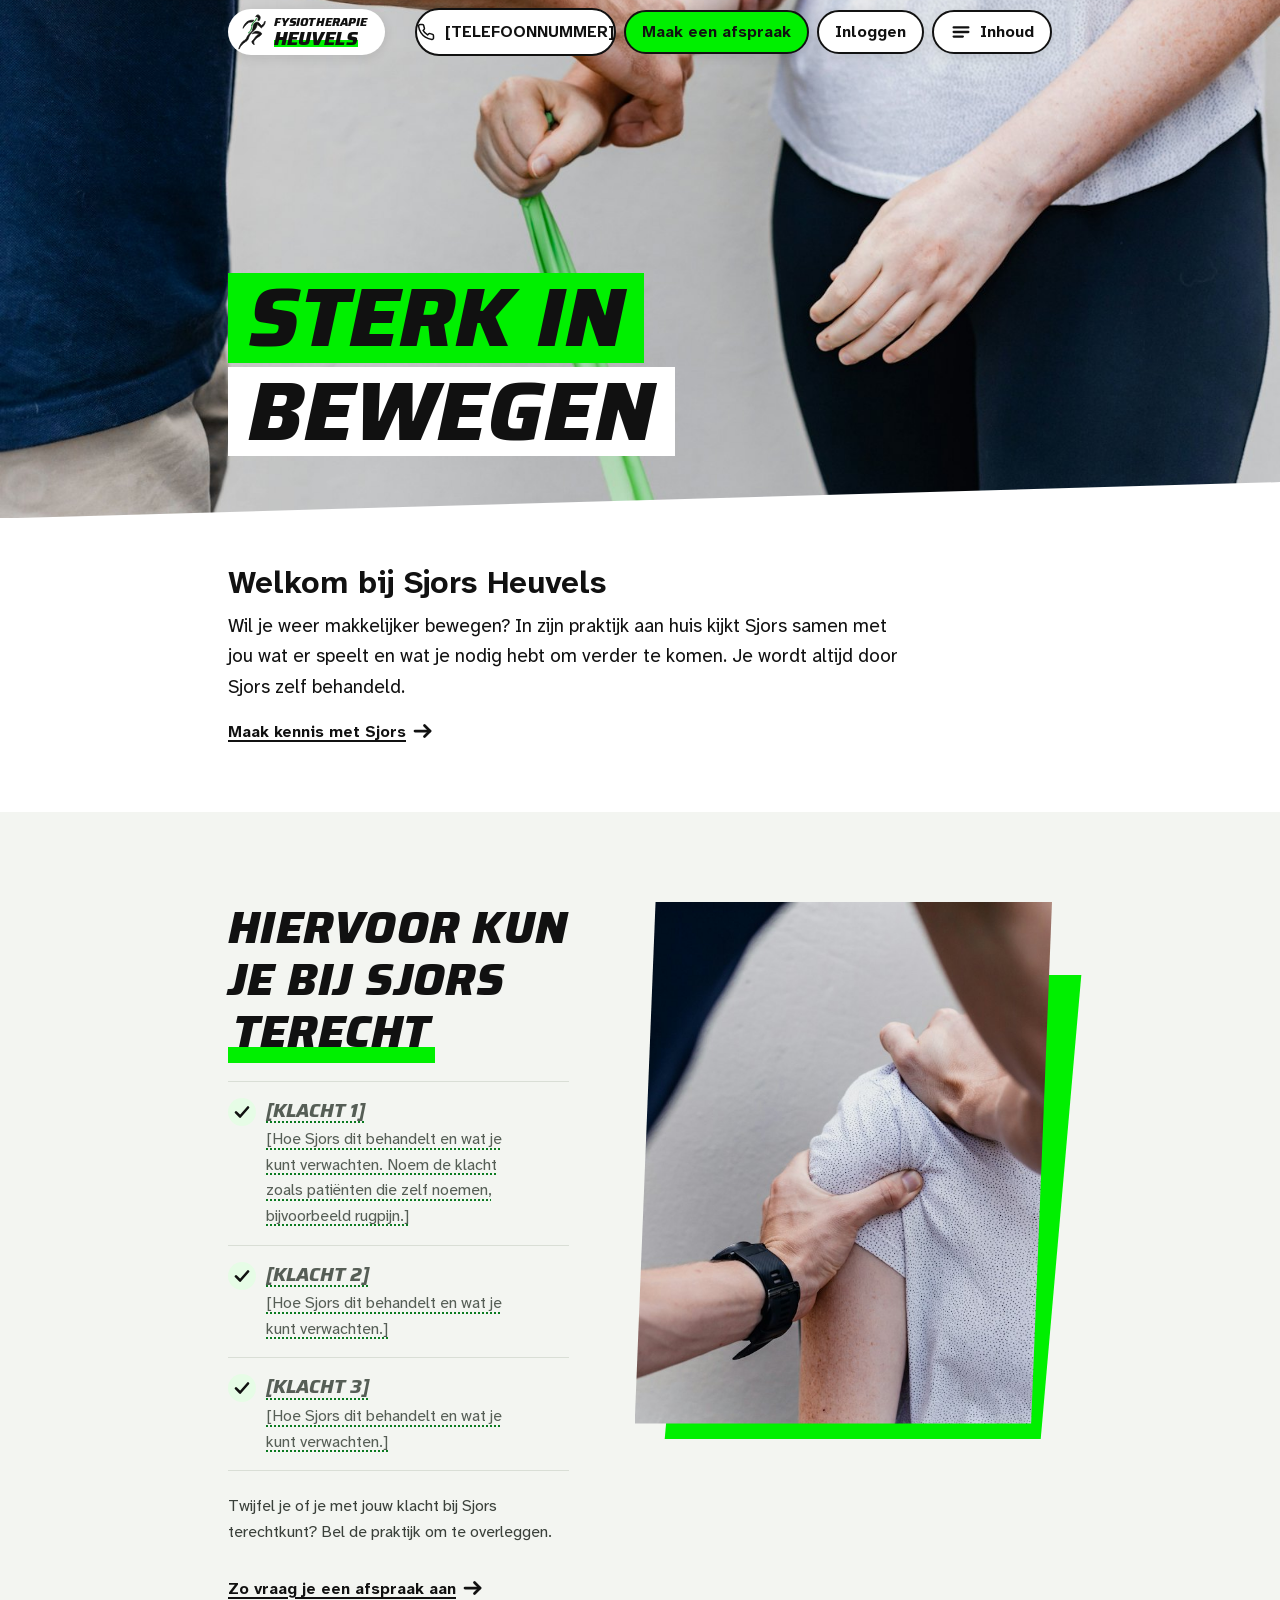
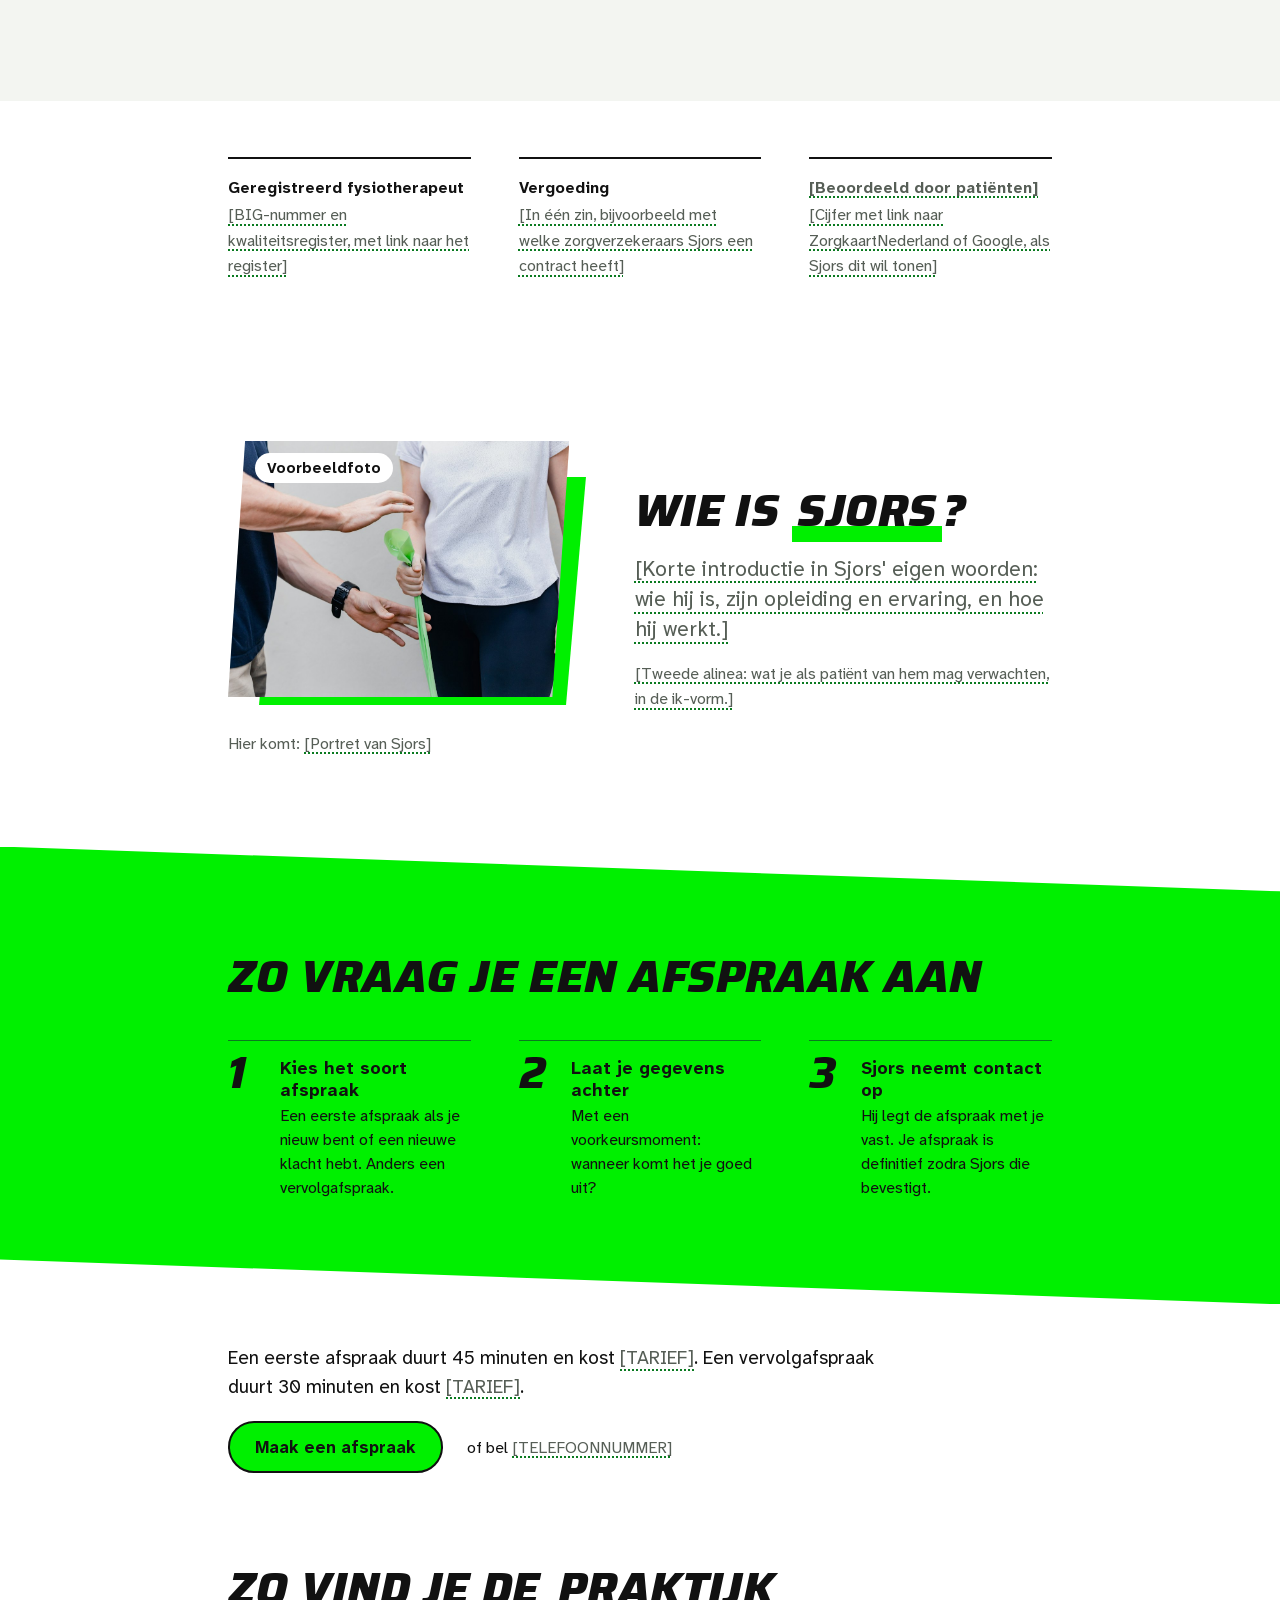
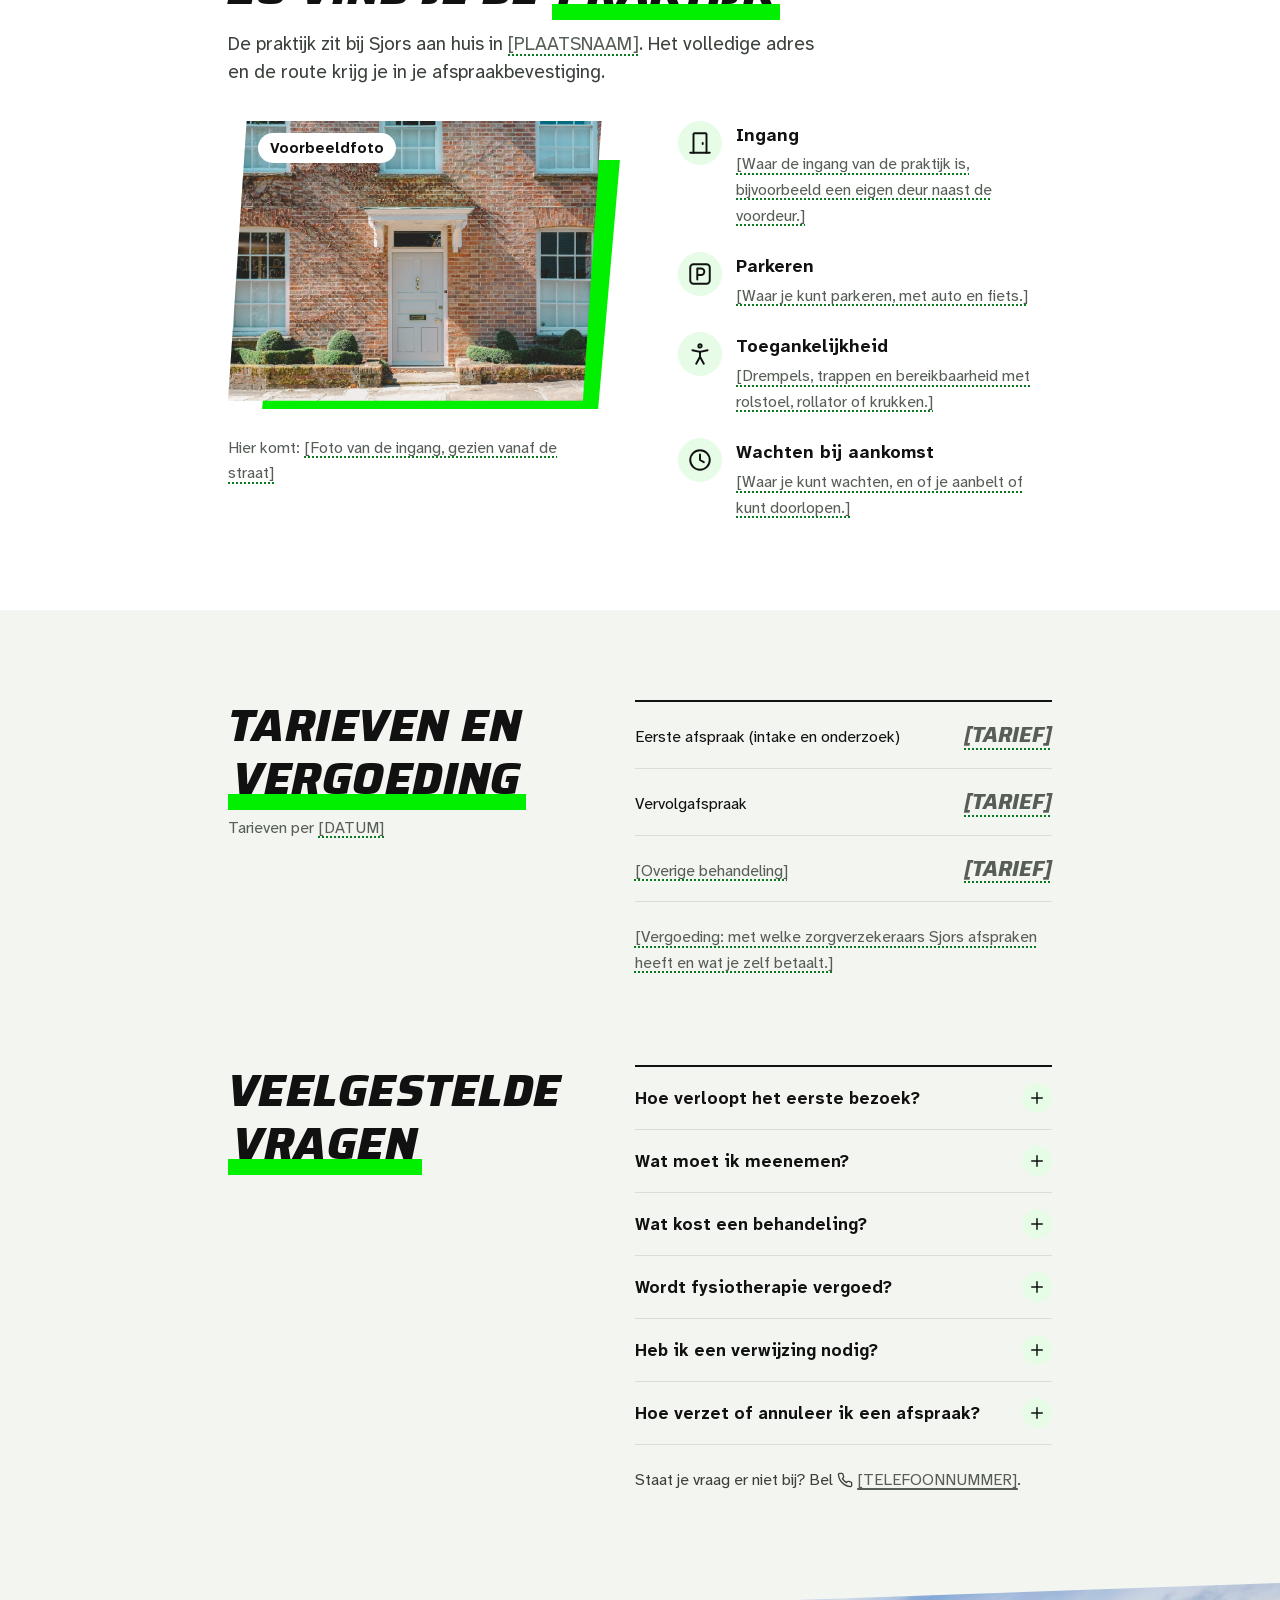
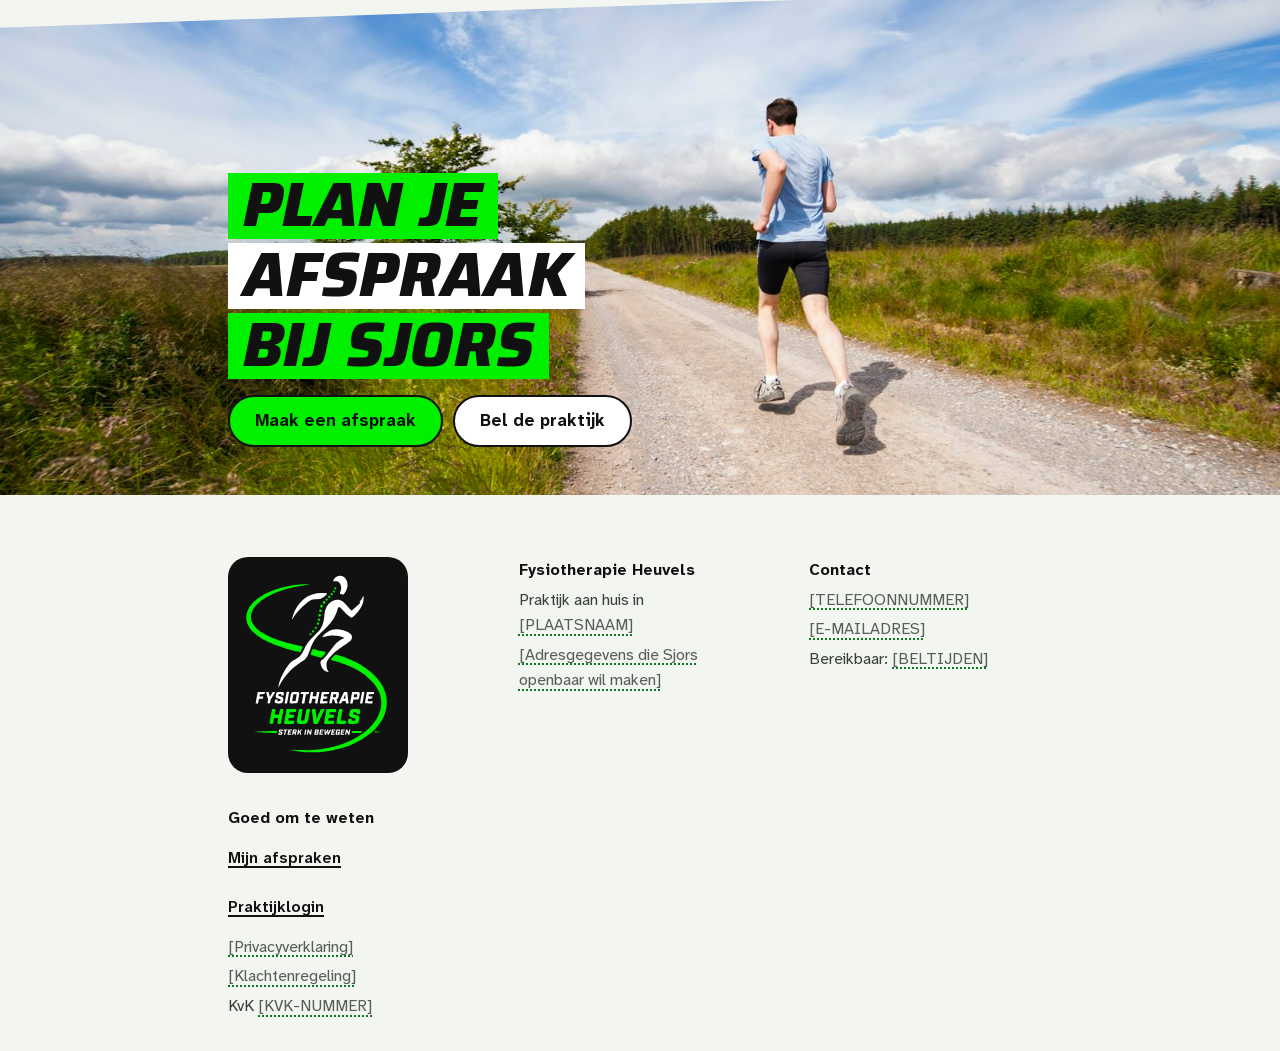
==== commit 5681f51f: "Voeg de horizontale afspraakflow toe" ====
--- a/index.html
+++ b/index.html
@@ -7,8 +7,8 @@
   <meta http-equiv="Content-Security-Policy" content="default-src 'self'; style-src 'self' 'unsafe-inline'; form-action 'none'; base-uri 'none'">
   <title>Fysiotherapie Heuvels · Concept</title>
   <link rel="icon" href="./logo/beeldmerk-klein.svg" type="image/svg+xml">
-  <link rel="stylesheet" href="./site.css?v=60c561c9b2e2">
-  <script src="./demo.js?v=c44ebe216ade" defer></script>
+  <link rel="stylesheet" href="./site.css?v=5ef9981f75bc">
+  <script src="./demo.js?v=6798635ae44d" defer></script>
 </head>
 <body><div id="top"><header class="kop"><div class="binnen"><a href="#top" class="logo" aria-label="Fysiotherapie Heuvels, naar boven"><img src="./logo/beeldmerk-klein.svg" alt="" width="33" height="42"><span class="merk">Fysiotherapie<b>Heuvels</b></span></a><div class="kop-acties"><span class="knop-lijn kop-bel"><svg fill="none" stroke="currentColor" stroke-linecap="round" stroke-linejoin="round" aria-hidden="true" width="18" height="18" viewBox="0 0 24 24" stroke-width="2"><path d="M22 16.92v3a2 2 0 0 1-2.18 2 19.8 19.8 0 0 1-8.63-3.07 19.5 19.5 0 0 1-6-6 19.8 19.8 0 0 1-3.07-8.67A2 2 0 0 1 4.11 2h3a2 2 0 0 1 2 1.72c.13.96.36 1.9.7 2.81a2 2 0 0 1-.45 2.11L8.09 9.91a16 16 0 0 0 6 6l1.27-1.27a2 2 0 0 1 2.11-.45c.91.34 1.85.57 2.81.7A2 2 0 0 1 22 16.92z"></path></svg><span class="tel-lang">[TELEFOONNUMMER]</span><span class="tel-kort">Bel</span></span><a class="knop breed" href="./afspraak.html">Maak een afspraak</a><a class="knop-lijn kop-inlog" href="./portaal.html">Inloggen</a><details class="inhoud" aria-label="Op deze pagina"><summary><svg fill="none" stroke="currentColor" stroke-linecap="round" stroke-linejoin="round" aria-hidden="true" width="22" height="22" viewBox="0 0 24 24" stroke-width="2.5"><path d="M4 7 H20"></path><path d="M4 12 H20"></path><path d="M4 17 H14"></path></svg>Inhoud</summary><ul class="inhoud-lijst"><li><a href="#behandelingen"><span class="stip" aria-hidden="true"></span><span>Kan ik bij Sjors terecht?</span></a></li><li><a href="#over"><span class="stip" aria-hidden="true"></span><span>Wie is Sjors?</span></a></li><li><a href="#afspraak"><span class="stip" aria-hidden="true"></span><span>Zo vraag je een afspraak aan</span></a></li><li><a href="#praktijk"><span class="stip" aria-hidden="true"></span><span>Waar is de praktijk?</span></a></li><li><a href="#tarieven"><span class="stip" aria-hidden="true"></span><span>Wat kost het?</span></a></li><li><a href="#vragen"><span class="stip" aria-hidden="true"></span><span>Veelgestelde vragen</span></a></li></ul></details></div></div></header><main><section class="hero" aria-labelledby="kop-hero"><div class="hero-beeld"><img src="./fotos/elastiek.jpg" alt="" width="1600" height="1067" fetchpriority="high"><div class="binnen"><h1 id="kop-hero" class="labels"><span class="sr-only">Fysiotherapie Heuvels: </span><span class="l">Sterk in</span><span class="l w">bewegen</span></h1></div></div><div class="hero-onder"><div class="binnen"><div class="hero-intro"><h2>Welkom bij Sjors Heuvels</h2><p>Wil je weer makkelijker bewegen? In zijn praktijk aan huis kijkt Sjors samen met jou wat er speelt en wat je nodig hebt om verder te komen. Je wordt altijd door Sjors zelf behandeld.</p><a class="volgende" href="#over"><span class="tekst">Maak kennis met Sjors</span> <svg fill="none" stroke="currentColor" stroke-linecap="round" stroke-linejoin="round" aria-hidden="true" width="24" height="24" viewBox="0 0 24 24" stroke-width="2.75"><path d="M4 12 H19"></path><path d="M13.5 6.5 L19 12 L13.5 17.5"></path></svg></a></div></div></div></section><section id="behandelingen" class="behandelingen sectie mist" aria-labelledby="kop-behandelingen"><div class="binnen twee-kolom"><div class="tekstkolom"><h2 id="kop-behandelingen" class="kop-sectie">Hiervoor kun je bij Sjors <em>terecht</em></h2><ul class="klachten"><li><span class="vink" aria-hidden="true"><svg fill="none" stroke="currentColor" stroke-linecap="round" stroke-linejoin="round" aria-hidden="true" width="18" height="18" viewBox="0 0 24 24" stroke-width="3.5"><path d="M4 12.5 L9.5 18 L20 6"></path></svg></span><h3><span class="invul">[Klacht 1]</span></h3><p><span class="invul">[Hoe Sjors dit behandelt en wat je kunt verwachten. Noem de klacht zoals patiënten die zelf noemen, bijvoorbeeld rugpijn.]</span></p></li><li><span class="vink" aria-hidden="true"><svg fill="none" stroke="currentColor" stroke-linecap="round" stroke-linejoin="round" aria-hidden="true" width="18" height="18" viewBox="0 0 24 24" stroke-width="3.5"><path d="M4 12.5 L9.5 18 L20 6"></path></svg></span><h3><span class="invul">[Klacht 2]</span></h3><p><span class="invul">[Hoe Sjors dit behandelt en wat je kunt verwachten.]</span></p></li><li><span class="vink" aria-hidden="true"><svg fill="none" stroke="currentColor" stroke-linecap="round" stroke-linejoin="round" aria-hidden="true" width="18" height="18" viewBox="0 0 24 24" stroke-width="3.5"><path d="M4 12.5 L9.5 18 L20 6"></path></svg></span><h3><span class="invul">[Klacht 3]</span></h3><p><span class="invul">[Hoe Sjors dit behandelt en wat je kunt verwachten.]</span></p></li></ul><p class="zacht">Twijfel je of je met jouw klacht bij Sjors terechtkunt? <span class="">Bel de praktijk</span> om te overleggen.</p><a class="volgende" href="#afspraak"><span class="tekst">Zo vraag je een afspraak </span><span class="nowrap"><span class="tekst">aan</span>&nbsp;<svg fill="none" stroke="currentColor" stroke-linecap="round" stroke-linejoin="round" aria-hidden="true" width="24" height="24" viewBox="0 0 24 24" stroke-width="2.75"><path d="M4 12 H19"></path><path d="M13.5 6.5 L19 12 L13.5 17.5"></path></svg></span></a></div><figure class="fotokader"><div class="beeld"><img src="./fotos/schouder.jpg" alt="Een behandelaar onderzoekt de schouder van een patiënt" width="1200" height="800" loading="lazy"></div></figure></div></section><section class="feiten" aria-label="In het kort"><dl class="binnen"><div><dt>Geregistreerd fysiotherapeut</dt><dd><span class="invul">[BIG-nummer en kwaliteitsregister, met link naar het register]</span></dd></div><div><dt>Vergoeding</dt><dd><span class="invul">[In één zin, bijvoorbeeld met welke zorgverzekeraars Sjors een contract heeft]</span></dd></div><div><dt><span class="invul">[Beoordeeld door patiënten]</span></dt><dd><span class="invul">[Cijfer met link naar ZorgkaartNederland of Google, als Sjors dit wil tonen]</span></dd></div></dl></section><section id="over" class="over sectie" aria-labelledby="kop-over"><div class="binnen twee-kolom"><figure class="fotokader"><div class="beeld"><img src="./fotos/elastiek-hand.jpg" alt="Voorbeeldfoto: een behandelaar begeleidt een oefening met een groen elastiek" width="1200" height="800" loading="lazy"><span class="voorbeeld">Voorbeeldfoto</span></div><figcaption>Hier komt: <span class="invul">[Portret van Sjors]</span></figcaption></figure><div class="over-tekst"><h2 id="kop-over" class="kop-sectie">Wie is <em>Sjors</em>?</h2><p class="over-intro"><span class="invul">[Korte introductie in Sjors' eigen woorden: wie hij is, zijn opleiding en ervaring, en hoe hij werkt.]</span></p><p class="zacht"><span class="invul">[Tweede alinea: wat je als patiënt van hem mag verwachten, in de ik-vorm.]</span></p></div></div></section><section id="afspraak" class="afspraak-sectie" aria-labelledby="kop-afspraak"><div class="afspraak-stappen groen"><div class="binnen"><h2 id="kop-afspraak" class="kop-sectie">Zo vraag je een afspraak aan</h2><ol class="stappen"><li><span class="cijfer" aria-hidden="true">1</span><h3>Kies het soort afspraak</h3><p>Een eerste afspraak als je nieuw bent of een nieuwe klacht hebt. Anders een vervolgafspraak.</p></li><li><span class="cijfer" aria-hidden="true">2</span><h3>Laat je gegevens achter</h3><p>Met een voorkeursmoment: wanneer komt het je goed uit?</p></li><li><span class="cijfer" aria-hidden="true">3</span><h3>Sjors neemt contact op</h3><p>Hij legt de afspraak met je vast. Je afspraak is definitief zodra Sjors die bevestigt.</p></li></ol></div></div><div class="binnen band-onder"><p>Een eerste afspraak duurt <!-- -->45<!-- --> minuten en kost <span class="invul">[TARIEF]</span>. Een vervolgafspraak duurt <!-- -->30<!-- --> minuten en kost <span class="invul">[TARIEF]</span>.</p><div class="band-actie"><a class="knop knop-groot" href="./afspraak.html">Maak een afspraak</a><p>of bel <span class=""><span class="invul">[TELEFOONNUMMER]</span></span></p></div></div></section><section id="praktijk" class="praktijk sectie" aria-labelledby="kop-praktijk"><div class="binnen"><div class="praktijk-kop"><h2 id="kop-praktijk" class="kop-sectie">Zo vind je de <em>praktijk</em></h2><p class="zacht">De praktijk zit bij Sjors aan huis in <span class="invul">[PLAATSNAAM]</span>. Het volledige adres en de route krijg je in je afspraakbevestiging.</p></div><div class="praktijk-inhoud"><figure class="fotokader"><div class="beeld"><img src="./fotos/ingang.jpg" alt="Voorbeeldfoto: de voordeur van een bakstenen huis" width="1200" height="809" loading="lazy"><span class="voorbeeld">Voorbeeldfoto</span></div><figcaption>Hier komt: <span class="invul">[Foto van de ingang, gezien vanaf de straat]</span></figcaption></figure><dl class="punten"><div><span class="icoon" aria-hidden="true"><svg fill="none" stroke="currentColor" stroke-linecap="round" stroke-linejoin="round" aria-hidden="true" width="26" height="26" viewBox="0 0 24 24" stroke-width="1.8"><path d="M6 21V4a1 1 0 0 1 1-1h10a1 1 0 0 1 1 1v17"></path><line x1="3" y1="21" x2="21" y2="21"></line><line x1="14.5" y1="12" x2="14.5" y2="13"></line></svg></span><div><dt>Ingang</dt><dd><span class="invul">[Waar de ingang van de praktijk is, bijvoorbeeld een eigen deur naast de voordeur.]</span></dd></div></div><div><span class="icoon" aria-hidden="true"><svg fill="none" stroke="currentColor" stroke-linecap="round" stroke-linejoin="round" aria-hidden="true" width="26" height="26" viewBox="0 0 24 24" stroke-width="1.8"><rect x="3" y="3" width="18" height="18" rx="3"></rect><path d="M9.5 17V7h3.5a3 3 0 0 1 0 6H9.5"></path></svg></span><div><dt>Parkeren</dt><dd><span class="invul">[Waar je kunt parkeren, met auto en fiets.]</span></dd></div></div><div><span class="icoon" aria-hidden="true"><svg fill="none" stroke="currentColor" stroke-linecap="round" stroke-linejoin="round" aria-hidden="true" width="26" height="26" viewBox="0 0 24 24" stroke-width="1.8"><circle cx="12" cy="4.5" r="1.5"></circle><path d="M5 8.5l7 1.5 7-1.5"></path><path d="M12 10v4.5"></path><path d="M8.5 21l3.5-6.5 3.5 6.5"></path></svg></span><div><dt>Toegankelijkheid</dt><dd><span class="invul">[Drempels, trappen en bereikbaarheid met rolstoel, rollator of krukken.]</span></dd></div></div><div><span class="icoon" aria-hidden="true"><svg fill="none" stroke="currentColor" stroke-linecap="round" stroke-linejoin="round" aria-hidden="true" width="26" height="26" viewBox="0 0 24 24" stroke-width="1.8"><circle cx="12" cy="12" r="9"></circle><polyline points="12 7 12 12 15.5 14"></polyline></svg></span><div><dt>Wachten bij aankomst</dt><dd><span class="invul">[Waar je kunt wachten, en of je aanbelt of kunt doorlopen.]</span></dd></div></div></dl></div></div></section><div class="mist"><section id="tarieven" class="tarieven sectie" aria-labelledby="kop-tarieven"><div class="binnen twee-kolom"><div><h2 id="kop-tarieven" class="kop-sectie">Tarieven en <em>vergoeding</em></h2><p class="gedempt">Tarieven per <span class="invul">[DATUM]</span></p></div><div><dl class="tarieflijst"><div><dt>Eerste afspraak (intake en onderzoek)</dt><dd><span class="invul">[TARIEF]</span></dd></div><div><dt>Vervolgafspraak</dt><dd><span class="invul">[TARIEF]</span></dd></div><div><dt><span class="invul">[Overige behandeling]</span></dt><dd><span class="invul">[TARIEF]</span></dd></div></dl><p class="zacht"><span class="invul">[Vergoeding: met welke zorgverzekeraars Sjors afspraken heeft en wat je zelf betaalt.]</span></p></div></div></section><section id="vragen" class="vragen sectie" aria-labelledby="kop-vragen"><div class="binnen twee-kolom"><h2 id="kop-vragen" class="kop-sectie">Veel­gestelde <em>vragen</em></h2><div><div class="vragenlijst"><details><summary><span>Hoe verloopt het eerste bezoek?</span><svg fill="none" stroke="currentColor" stroke-linecap="round" stroke-linejoin="round" aria-hidden="true" width="22" height="22" viewBox="0 0 24 24" stroke-width="2"><line x1="5" y1="12" x2="19" y2="12"></line><line class="plus-v" x1="12" y1="5" x2="12" y2="19"></line></svg></summary><p><span class="invul">[Wat er gebeurt tijdens de eerste afspraak en hoe lang die duurt.]</span> De intakevragen vul je vooraf in via de beveiligde zorgomgeving van de praktijk. Daarvoor krijg je een aparte uitnodiging.</p></details><details><summary><span>Wat moet ik meenemen?</span><svg fill="none" stroke="currentColor" stroke-linecap="round" stroke-linejoin="round" aria-hidden="true" width="22" height="22" viewBox="0 0 24 24" stroke-width="2"><line x1="5" y1="12" x2="19" y2="12"></line><line class="plus-v" x1="12" y1="5" x2="12" y2="19"></line></svg></summary><p><span class="invul">[Wat je meeneemt, bijvoorbeeld een identiteitsbewijs, een eventuele verwijsbrief en kleding waarin je makkelijk beweegt.]</span></p></details><details><summary><span>Wat kost een behandeling?</span><svg fill="none" stroke="currentColor" stroke-linecap="round" stroke-linejoin="round" aria-hidden="true" width="22" height="22" viewBox="0 0 24 24" stroke-width="2"><line x1="5" y1="12" x2="19" y2="12"></line><line class="plus-v" x1="12" y1="5" x2="12" y2="19"></line></svg></summary><p>De actuele prijzen staan bij <a href="#tarieven">Tarieven en vergoeding</a>. <span class="invul">[Eventuele toelichting, bijvoorbeeld hoe je betaalt.]</span></p></details><details><summary><span>Wordt fysiotherapie vergoed?</span><svg fill="none" stroke="currentColor" stroke-linecap="round" stroke-linejoin="round" aria-hidden="true" width="22" height="22" viewBox="0 0 24 24" stroke-width="2"><line x1="5" y1="12" x2="19" y2="12"></line><line class="plus-v" x1="12" y1="5" x2="12" y2="19"></line></svg></summary><p><span class="invul">[Hoe vergoeding bij deze praktijk werkt en waar je je eigen polis kunt nakijken.]</span></p></details><details><summary><span>Heb ik een verwijzing nodig?</span><svg fill="none" stroke="currentColor" stroke-linecap="round" stroke-linejoin="round" aria-hidden="true" width="22" height="22" viewBox="0 0 24 24" stroke-width="2"><line x1="5" y1="12" x2="19" y2="12"></line><line class="plus-v" x1="12" y1="5" x2="12" y2="19"></line></svg></summary><p><span class="invul">[Of je zonder verwijzing van de huisarts terechtkunt, en wanneer een verwijzing wel nodig is.]</span></p></details><details><summary><span>Hoe verzet of annuleer ik een afspraak?</span><svg fill="none" stroke="currentColor" stroke-linecap="round" stroke-linejoin="round" aria-hidden="true" width="22" height="22" viewBox="0 0 24 24" stroke-width="2"><line x1="5" y1="12" x2="19" y2="12"></line><line class="plus-v" x1="12" y1="5" x2="12" y2="19"></line></svg></summary><p>Via de link in je bevestigingsmail kun je zelf verzetten of annuleren, tot <span class="invul">[TERMIJN]</span> voor de afspraak. Daarna bel je de praktijk. <!-- --><span class="invul">[Wat er gebeurt als je te laat annuleert.]</span></p></details></div><p class="zacht">Staat je vraag er niet bij? Bel<!-- --> <span class="met-icoon"><svg fill="none" stroke="currentColor" stroke-linecap="round" stroke-linejoin="round" aria-hidden="true" width="16" height="16" viewBox="0 0 24 24" stroke-width="2"><path d="M22 16.92v3a2 2 0 0 1-2.18 2 19.8 19.8 0 0 1-8.63-3.07 19.5 19.5 0 0 1-6-6 19.8 19.8 0 0 1-3.07-8.67A2 2 0 0 1 4.11 2h3a2 2 0 0 1 2 1.72c.13.96.36 1.9.7 2.81a2 2 0 0 1-.45 2.11L8.09 9.91a16 16 0 0 0 6 6l1.27-1.27a2 2 0 0 1 2.11-.45c.91.34 1.85.57 2.81.7A2 2 0 0 1 22 16.92z"></path></svg><span><span class="invul">[TELEFOONNUMMER]</span></span></span>.</p></div></div></section></div></main><footer class="footer"><div class="slot"><img src="./fotos/renner.jpg" alt="" width="1600" height="1065" loading="lazy"><div class="binnen"><p class="labels"><span class="l">Plan je</span><span class="l w">afspraak</span><span class="l">bij Sjors</span></p><div class="footer-knoppen"><a class="knop knop-groot" href="./afspraak.html">Maak een afspraak</a><span class="knop-lijn knop-groot">Bel de praktijk</span></div></div></div><div class="footer-gegevens mist"><div class="binnen"><div class="tegel"><img src="./logo/logo.svg" alt="Fysiotherapie Heuvels, sterk in bewegen" width="174" height="216" loading="lazy"></div><div class="kolom"><p>Fysiotherapie Heuvels</p><p>Praktijk aan huis in <span class="invul">[PLAATSNAAM]</span></p><p><span class="invul">[Adresgegevens die Sjors openbaar wil maken]</span></p></div><div class="kolom"><p>Contact</p><span class=""><span class="invul">[TELEFOONNUMMER]</span></span><span class=""><span class="invul">[E-MAILADRES]</span></span><p>Bereikbaar: <span class="invul">[BELTIJDEN]</span></p></div><div class="kolom"><p>Goed om te weten</p><a href="./portaal.html" data-portaal="true">Mijn afspraken</a><a href="./portaal.html?rol=praktijk" data-portaal="true">Praktijklogin</a><span class=""><span class="invul">[Privacyverklaring]</span></span><span class=""><span class="invul">[Klachtenregeling]</span></span><p>KvK <span class="invul">[KVK-NUMMER]</span></p></div></div></div></footer><div class="onderbalk"><a class="knop" href="./afspraak.html">Maak een afspraak</a><span class="knop-lijn"><svg fill="none" stroke="currentColor" stroke-linecap="round" stroke-linejoin="round" aria-hidden="true" width="18" height="18" viewBox="0 0 24 24" stroke-width="2"><path d="M22 16.92v3a2 2 0 0 1-2.18 2 19.8 19.8 0 0 1-8.63-3.07 19.5 19.5 0 0 1-6-6 19.8 19.8 0 0 1-3.07-8.67A2 2 0 0 1 4.11 2h3a2 2 0 0 1 2 1.72c.13.96.36 1.9.7 2.81a2 2 0 0 1-.45 2.11L8.09 9.91a16 16 0 0 0 6 6l1.27-1.27a2 2 0 0 1 2.11-.45c.91.34 1.85.57 2.81.7A2 2 0 0 1 22 16.92z"></path></svg><span>Bel</span></span></div></div></body>
 </html>
--- a/site.css
+++ b/site.css
@@ -2058,7 +2058,7 @@
   padding-left: 0;
 }
 
-.app-kop .link-knop, .afspraak-portaal .link-knop {
+.app-kop .link-knop {
   align-items: center;
   font-size: 16px;
   display: inline-flex;
@@ -2338,13 +2338,49 @@
   accent-color: var(--groen-donker);
 }
 
-.afspraak-portaal {
-  grid-template-columns: auto 1fr;
-  align-items: center;
-}
-
-.afspraak-portaal :is(h2, p) {
-  grid-column: 1 / -1;
+.aanvraag-stappen .inlog-stappen {
+  text-align: center;
+  grid-template-columns: repeat(4, minmax(0, 1fr));
+  gap: 4px;
+  display: grid;
+}
+
+.aanvraag-stappen .inlog-stappen li {
+  flex-direction: column;
+}
+
+.aanvraag-stap {
+  gap: 14px;
+  display: grid;
+}
+
+.aanvraag-stap h2 {
+  margin: 0;
+  font-size: clamp(20px, 4vw, 25px);
+  line-height: 1.2;
+}
+
+.aanvraag-route {
+  border-bottom: 1px solid var(--lijn);
+  gap: 8px;
+  padding: 10px 0;
+  display: grid;
+}
+
+.aanvraag-stap > .link-knop {
+  justify-self: start;
+}
+
+.aanvraag-stap .velden {
+  gap: 9px;
+}
+
+.aanvraag-stap .veld .hulp {
+  font-size: 14px;
+}
+
+[hidden] {
+  display: none !important;
 }
 
 .inlog-wissel {
@@ -2463,10 +2499,6 @@
     padding: 4px;
     font-size: 13px;
   }
-
-  .afspraak-portaal {
-    grid-template-columns: 1fr;
-  }
 }
 
 
